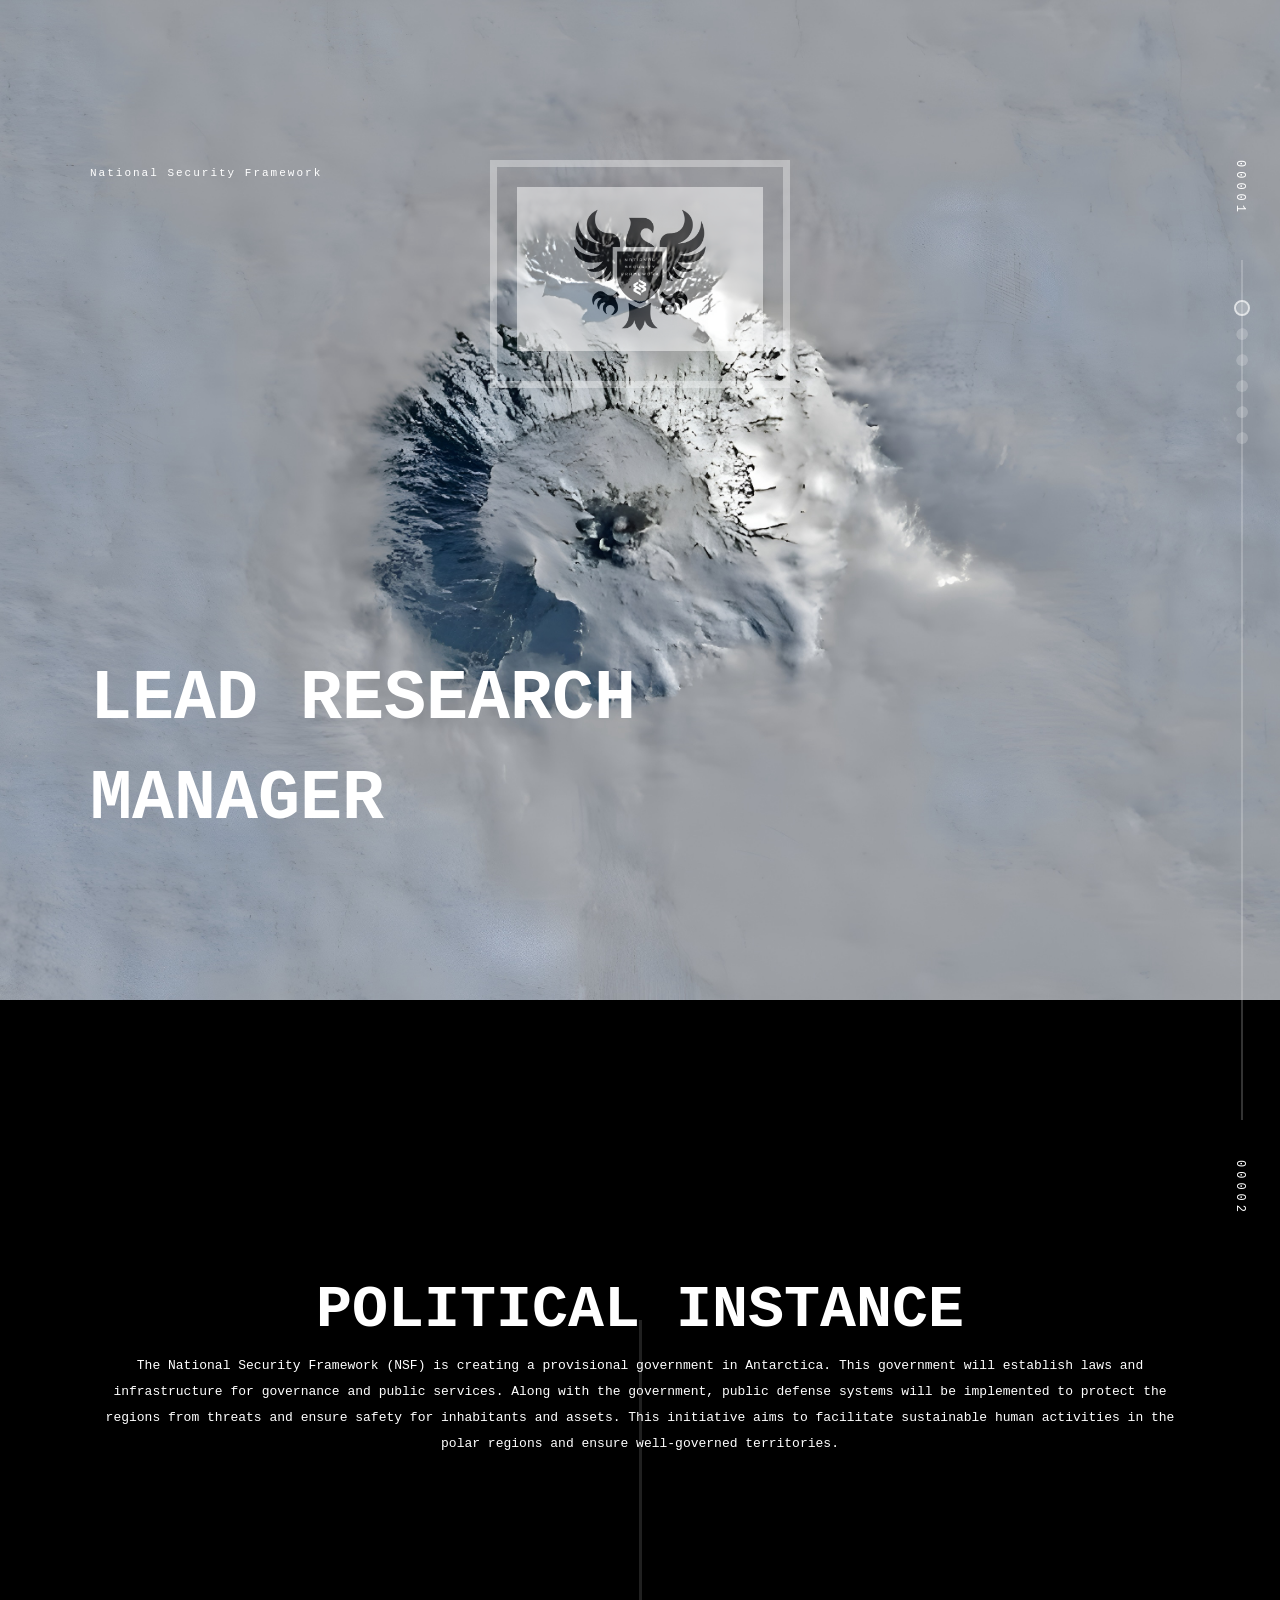
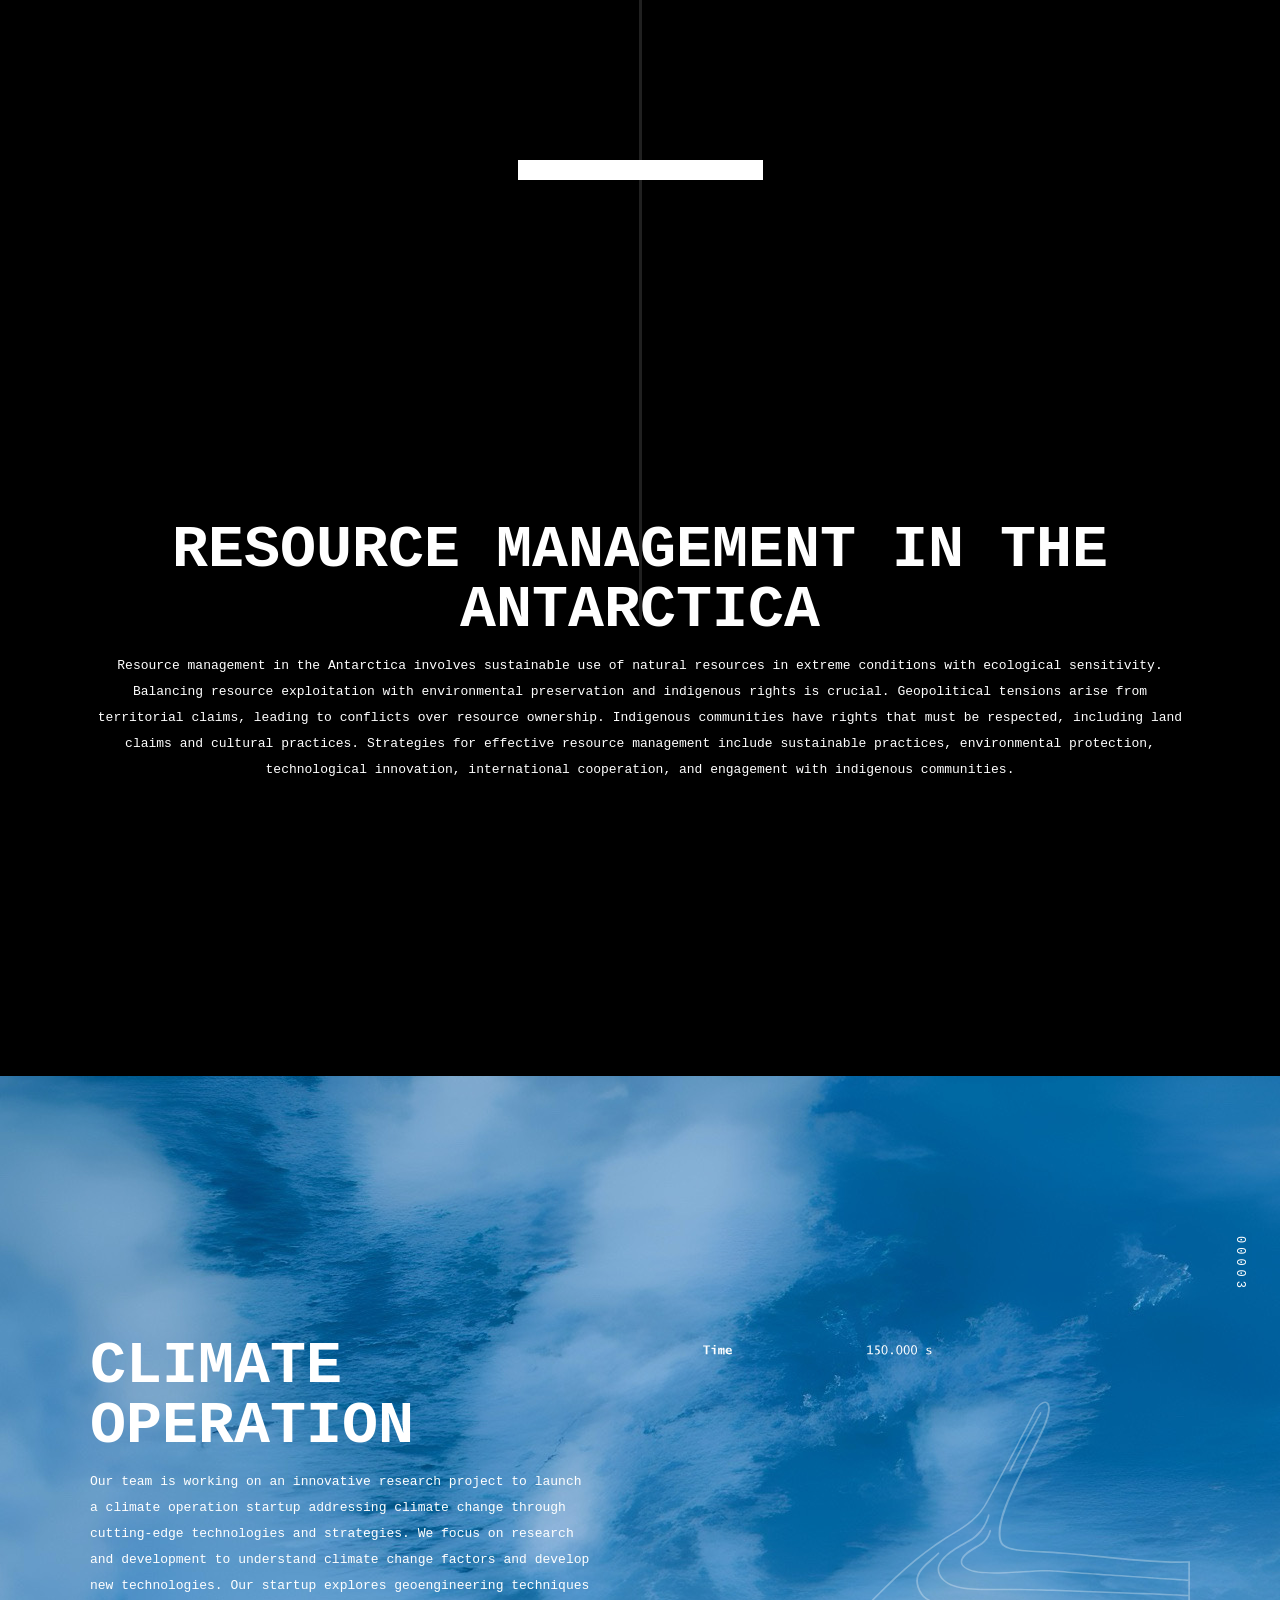
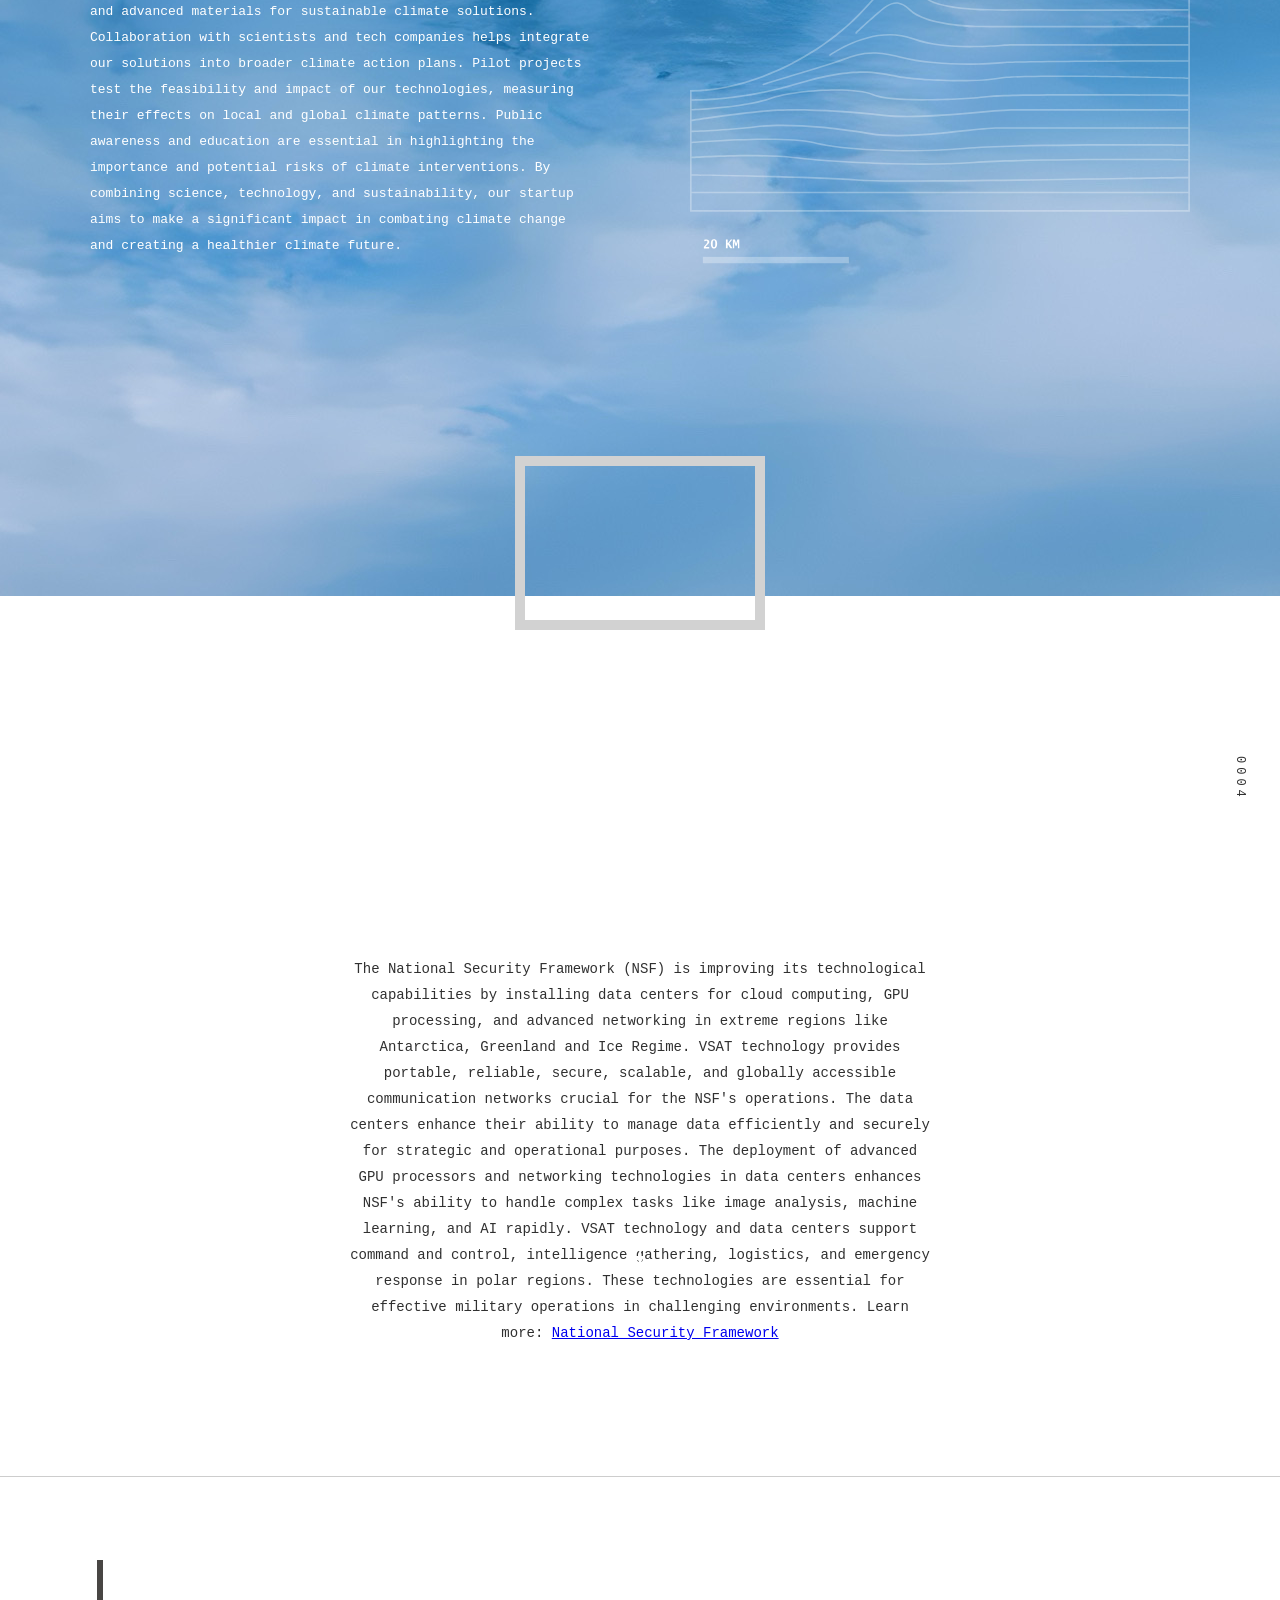
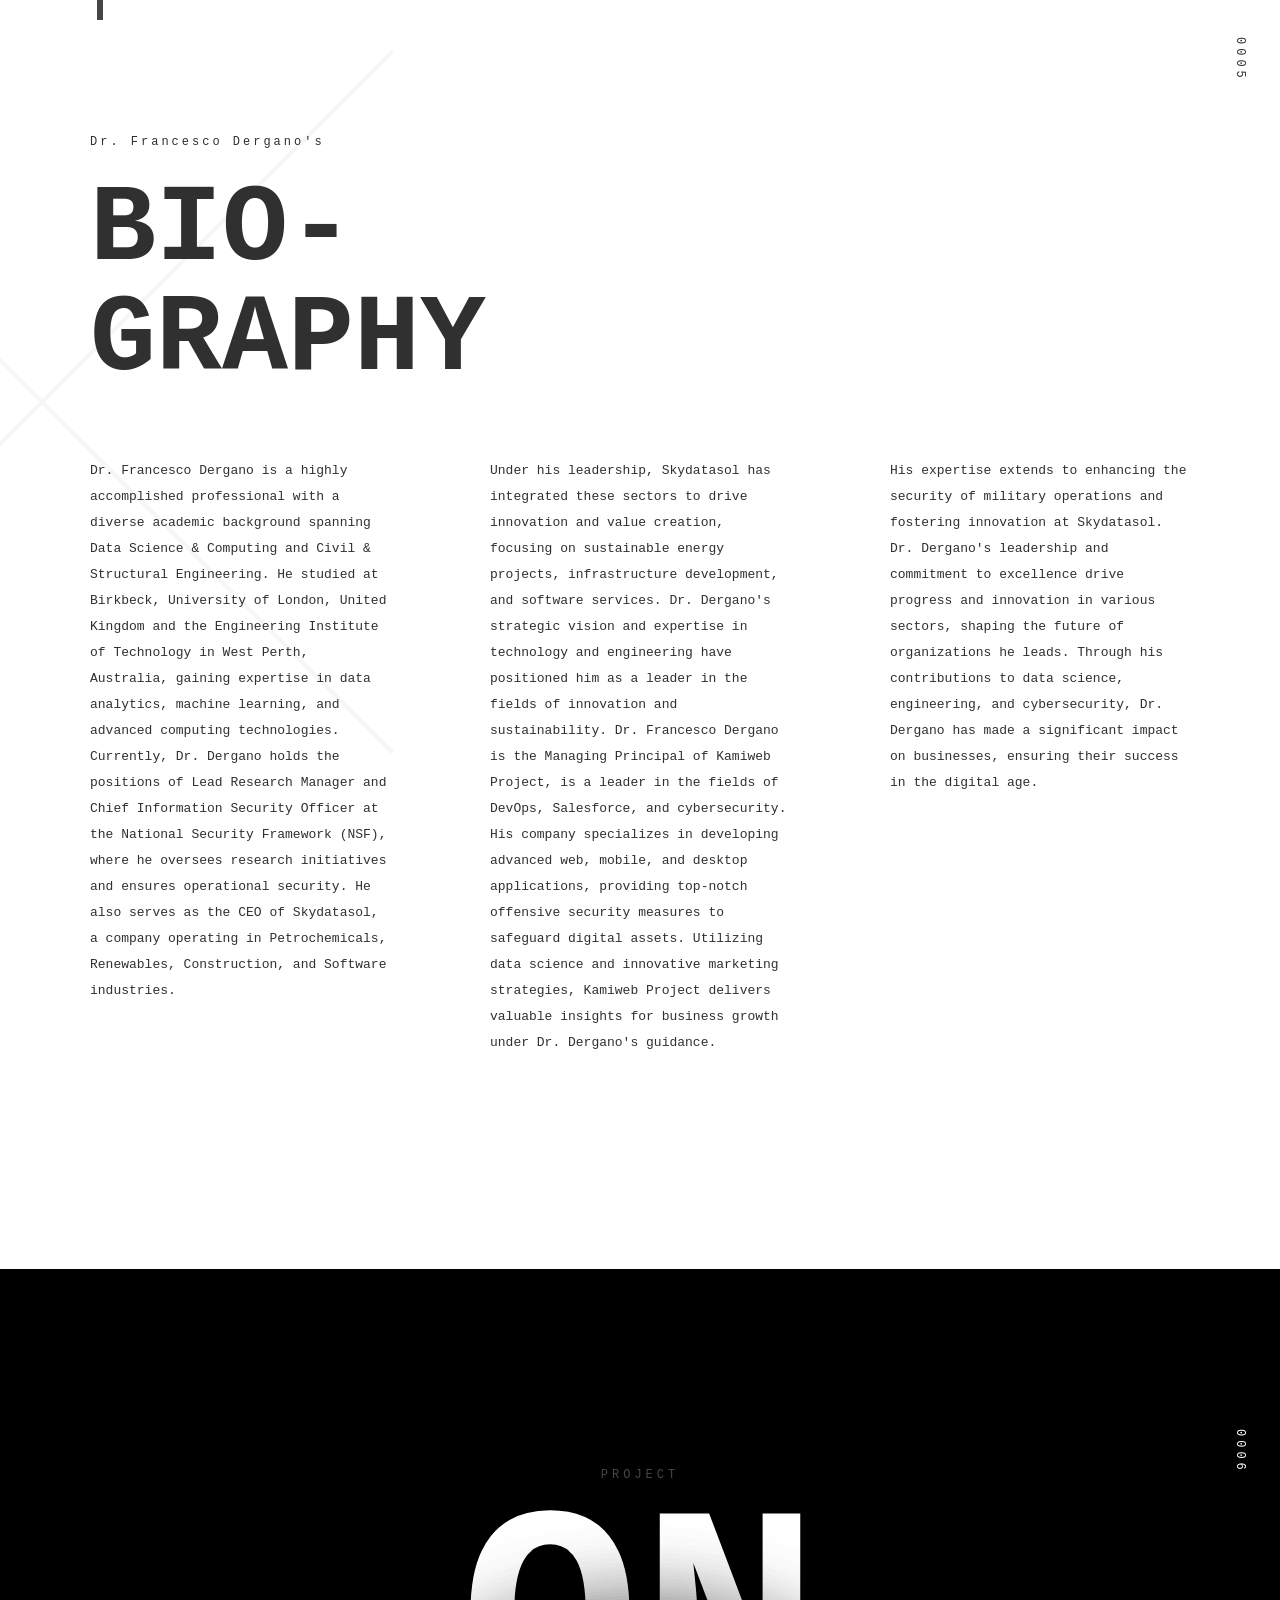
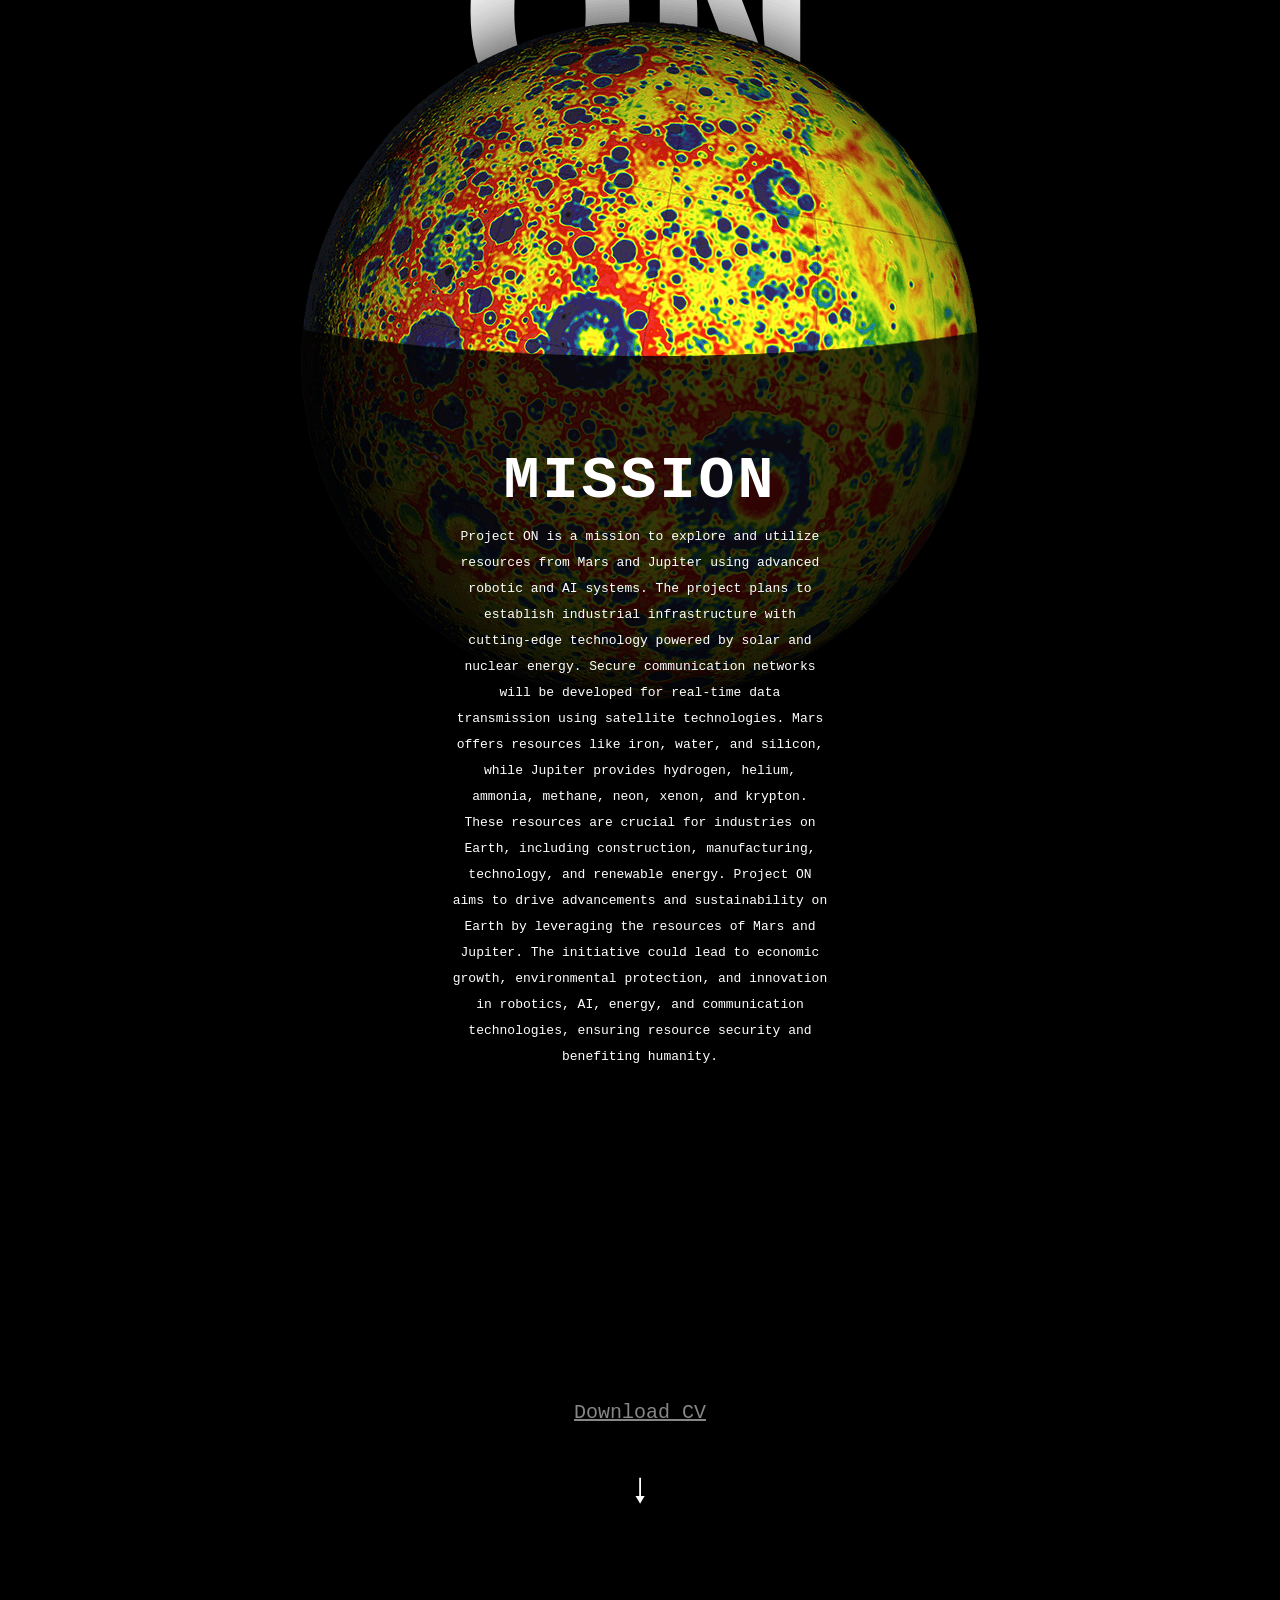
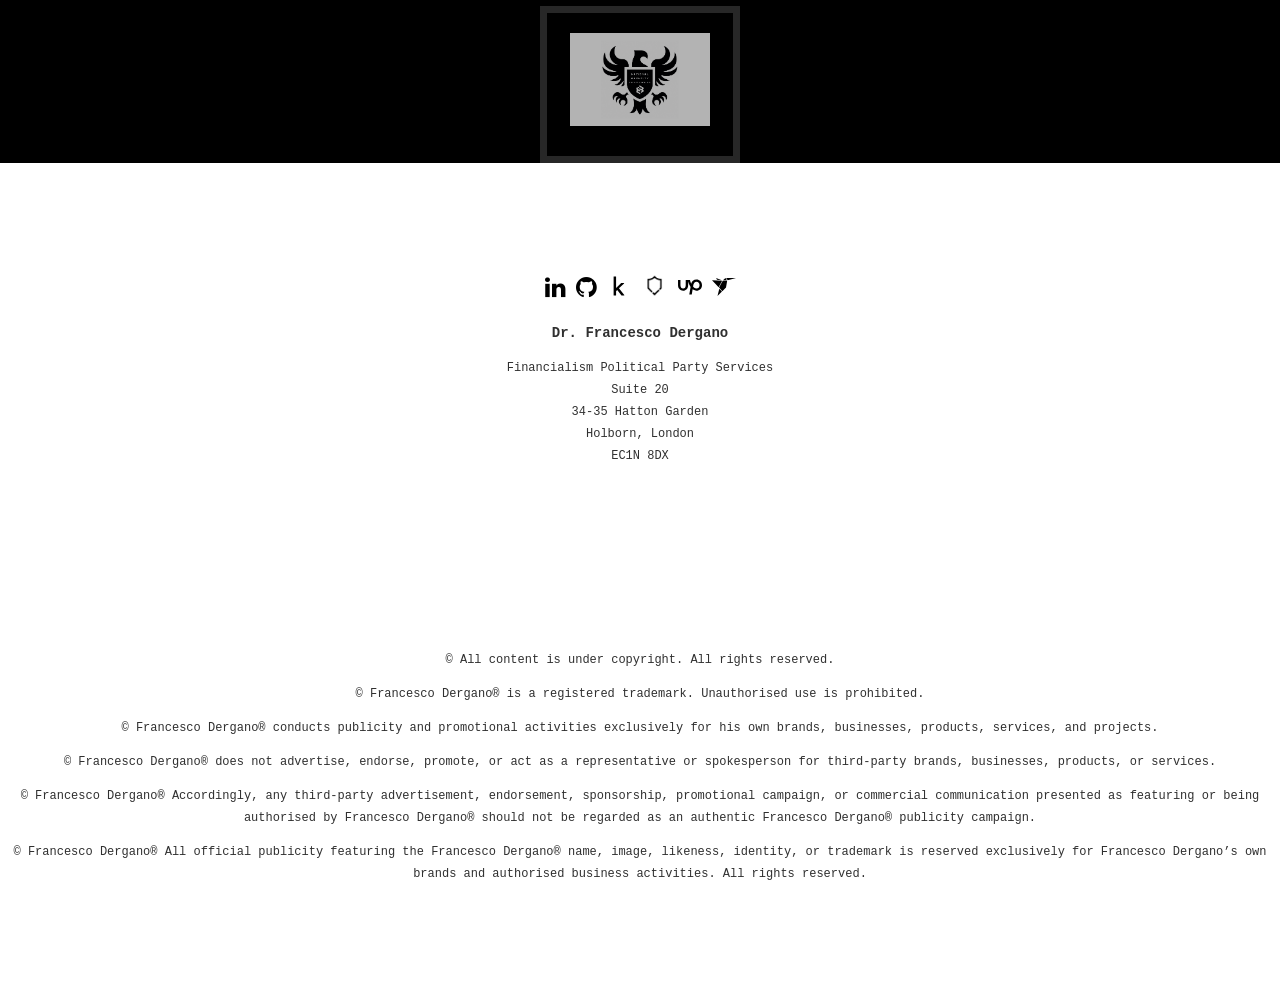
==== index.html @ 64965f9b "Update index.html" ====
<!DOCTYPE html>
<html>

<meta http-equiv="content-type" content="text/html;charset=UTF-8" />

<head>

	<meta charset="utf-8">
	<title>Dr. Francesco Dergano</title>

	<!-- Set Keywords & Description -->
	<meta name="keywords" content="" />
	<meta name="description" content="" />

	<link rel="shortcut icon" type="image/x-icon" href="assets/img/logo.jpg" />

	<!-- Set Viewport Options -->
	<meta name="viewport" content="width=device-width, initial-scale=1.0, maximum-scale=1.0, user-scalable=0;" />
	<meta name="apple-mobile-web-app-capable" content="yes" />

	<!-- Include Fonts -->
	<link
		href="http://fonts.googleapis.com/css?family=Open+Sans:400,300,300italic,400italic,600italic,600,700,700italic"
		rel="stylesheet" type="text/css">

	<!-- Include Stylesheets -->
	<link rel="stylesheet" href="assets/css/main.css" />
	<link rel="stylesheet" href="assets/css/edits.css" />

	<link rel="stylesheet" href="https://cdnjs.cloudflare.com/ajax/libs/font-awesome/4.7.0/css/font-awesome.min.css">
	<!-- Include Libraries -->
	<script src="./assets/js/jquery.min.js"></script>
	<script src="assets/js/lib/waypoints.min.js"></script>
	<script src="assets/js/lib/jquery.easing.min.js"></script>
	<script src="assets/js/lib/modernizr-2.6.2.min.js"></script>
	<script src="assets/js/lib/respond.min.js"></script>


	<!-- Google tag (gtag.js) -->
	<script async src="https://www.googletagmanager.com/gtag/js?id=G-J9BT3529DE"></script>
	<script>
		window.dataLayer = window.dataLayer || [];
		function gtag() { dataLayer.push(arguments); }
		gtag('js', new Date());

		gtag('config', 'G-J9BT3529DE');
	</script>


	<style>
		.social-icons {
			display: flex;
			justify-content: center;
			gap: 10px;
			list-style: none;
			padding: 0;
		}

		.social-icons li {
			display: inline-block;
		}

		.social-icons a {
			color: #000;
			font-size: 24px;
			text-decoration: none;
			transition: color 0.3s;
		}

		.social-icons a:hover {
			color: #0073e6;
		}

		.social-icons .custom-icon {
			width: 24px;
			height: 24px;
		}
	</style>

</head>

<body class="loading">

	<div class="loader">

		<div class="percent">00000</div>

	</div><!-- end .loading -->

	<nav class="navigation">

		<a href="javascript:Navigation.scrollTo('.hero');" class="active"><span></span></a>
		<a href="javascript:Navigation.scrollTo('.about');"><span></span></a>
		<a href="javascript:Navigation.scrollTo('.hydrocode');"><span></span></a>
		<a href="javascript:Navigation.scrollTo('.interests');"><span></span></a>
		<a href="javascript:Navigation.scrollTo('.publications');"><span></span></a>
		<a href="javascript:Navigation.scrollTo('.grail');"><span></span></a>

	</nav><!-- end .navigation -->

	<header class="hero">

		<div class="steez-line"></div>

		<div class="number">00001</div>

		<div class="container">

			<div class="title">National Security Framework</div>

			<div class="logo"><a href="/"><img src="assets/img/logo.jpg" alt="logo" /></a></div>

			<h1 style="font-size: 70px;">Lead Research </br> Manager</h1>

		</div><!-- end .container -->

	</header><!-- end header -->

	<div id="viewport">

		<div class="always-on">

			<div class="on">
				<div class="on-close"><a href="javascript:Dergano.toggleOn();">Close</a></div>
				<div class="on-hold">
					<img src="assets/img/alwayson.svg" alt="alwayson" />
				</div>
			</div><!-- end .on -->

		</div><!-- end .always-on -->

		<section class="about" id="about">

			<canvas class="about-bg-canvas" id="about-bg-canvas"></canvas>

			<div class="number">00002</div>

			<div class="container">

				<h2 style="z-index: 99999999 !important; position: inherit; text-align: center;">Political Instance</h2>
				<p style="z-index: 99999999 !important; position: inherit; text-align: center;">The National Security
					Framework (NSF) is creating a provisional government in Antarctica. This government will establish laws and infrastructure for governance and public
					services. Along with the government, public defense systems will be implemented to protect the
					regions from threats and ensure safety for inhabitants and assets. This initiative aims to
					facilitate sustainable human activities in the polar regions and ensure well-governed territories.
				</p>

				<div class="alwayson">

					<div class="line-steez"></div>
					<div class="line-steez steez-2"></div>
					<div class="rectangle"></div>

				</div><!-- end .alwayson -->


				<h2 style="text-align: center;">
					Resource Management in the Antarctica

				</h2>
				<p style="z-index: 99999999 !important; position: inherit; text-align: center;">
					Resource management in the Antarctica involves sustainable use of natural resources in extreme
					conditions with ecological sensitivity. Balancing resource exploitation with environmental
					preservation and indigenous rights is crucial. Geopolitical tensions arise from territorial claims,
					leading to conflicts over resource ownership. Indigenous communities have rights that must be
					respected, including land claims and cultural practices. Strategies for effective resource
					management include sustainable practices, environmental protection, technological innovation,
					international cooperation, and engagement with indigenous communities.
				</p>
			</div><!-- end .container -->

		</section><!-- end .about -->

		<section class="hydrocode" id="hydrocode">

			<div class="number">00003</div>

			<div class="container">

				<div class="row">

					<div class="column-2">

						<h2>Climate operation</h2>

						<p class="para-3">
							Our team is working on an innovative research project to launch a climate operation startup
							addressing climate change through cutting-edge technologies and strategies. We focus on
							research and development to understand climate change factors and develop new technologies.
							Our startup explores geoengineering techniques and advanced materials for sustainable
							climate solutions. Collaboration with scientists and tech companies helps integrate our
							solutions into broader climate action plans. Pilot projects test the feasibility and impact
							of our technologies, measuring their effects on local and global climate patterns. Public
							awareness and education are essential in highlighting the importance and potential risks of
							climate interventions. By combining science, technology, and sustainability, our startup
							aims to make a significant impact in combating climate change and creating a healthier
							climate future.
						</p>



					</div><!-- end .column-2 -->

					<div class="column-2">

						<div class="graph">
							<img src="assets/img/hydrocode-graph.svg" alt="graph" />
							<div class="graph-line"></div>
							<div class="graph-line line-2"></div>
							<div class="graph-line line-3"></div>
							<div class="graph-line line-4"></div>
						</div><!-- end .graph -->

					</div><!-- end .column-2 -->

				</div><!-- end .row -->



			</div><!-- end .container -->

		</section><!-- end .hydrocode -->

		<section class="interests" id="interests">

			<div class="number">0004</div>

			<div class="container">

				<div class="line-steez"></div>

				<div class="profile">

					<video autoplay muted loop playsinline
						src="https://res.cloudinary.com/djvrkepv3/video/upload/f_mp4/v1780967443/p8sexdv8n1ajid01hcil.mov">
						Your browser does not support the video tag.
					</video><br />

				</div><!-- end .profile -->

				<div class="text">

					The National Security Framework (NSF) is improving its technological capabilities by installing data
					centers for cloud computing, GPU processing, and advanced networking in extreme regions like
					Antarctica, Greenland and Ice Regime. VSAT technology provides portable, reliable, secure, scalable,
					and globally accessible communication networks crucial for the NSF's operations. The data centers
					enhance their ability to manage data efficiently and securely for strategic and operational
					purposes. The deployment of advanced GPU processors and networking technologies in data centers
					enhances NSF's ability to handle complex tasks like image analysis, machine learning, and AI
					rapidly. VSAT technology and data centers support command and control, intelligence gathering,
					logistics, and emergency response in polar regions. These technologies are essential for effective
					military operations in challenging environments. Learn more: <a
						href="http://www.nationalsecurityframework.org/">National Security Framework</a>

				</div><!-- end .text -->

				<div class="scroll"><a href="javascript:Navigation.scrollTo('.publications');"><img
							src="assets/img/icon-arrow.svg" alt="arrow" class="svg-raw" /></a></div>

			</div><!-- end .container -->

		</section><!-- end .interests -->

		<section class="publications" id="publications">

			<div class="number">0005</div>

			<div class="container">

				<div class="line-x"></div>

				<div class="line-x-parallax">
					<div class="line-x line-x-2"></div>
				</div>

				<div class="line-steez"></div>

				<div class="line-steez line-steez-2"></div>

				<div class="text">

					<div class="title">
						<span>Dr. Francesco Dergano's</span>
					</div><!-- end .title -->

					<h2>Bio-<br />
						Graphy</h2>

					<div class="row">

						<div class="column-3">
							<p>Dr. Francesco Dergano is a highly accomplished professional with a diverse academic
								background spanning Data Science & Computing and Civil & Structural Engineering. He
								studied at Birkbeck, University of London, United Kingdom and the Engineering Institute
								of Technology in West Perth, Australia, gaining expertise in data analytics, machine
								learning, and advanced computing technologies. Currently, Dr. Dergano holds the
								positions of Lead Research Manager and Chief Information Security Officer at the
								National Security Framework (NSF), where he oversees research initiatives and ensures
								operational security. He also serves as the CEO of Skydatasol, a company operating in
								Petrochemicals, Renewables, Construction, and Software industries. </p>
						</div><!-- end .column-3 -->

						<div class="column-3">
							<p> Under his leadership,
								Skydatasol has integrated these sectors to drive innovation and value creation, focusing
								on sustainable energy projects, infrastructure development, and software services. Dr.
								Dergano's strategic vision and expertise in technology and engineering have positioned
								him as a leader in the fields of innovation and sustainability.
								Dr. Francesco Dergano is the Managing Principal of Kamiweb Project, is a leader in the
								fields of DevOps, Salesforce, and cybersecurity. His company specializes in developing
								advanced web, mobile, and desktop applications, providing top-notch offensive security
								measures to safeguard digital assets. Utilizing data science and innovative marketing
								strategies, Kamiweb Project delivers valuable insights for business growth under Dr.
								Dergano's guidance. </p>
						</div><!-- end .column-3 -->

						<div class="column-3">
							<p> His expertise extends to enhancing the security of military operations and fostering
								innovation at Skydatasol.
								Dr. Dergano's leadership and commitment to excellence drive progress and innovation in
								various sectors, shaping the future of organizations he leads. Through his contributions
								to data science, engineering, and cybersecurity, Dr. Dergano has made a significant
								impact on businesses, ensuring their success in the digital age.</p>
						</div><!-- end .column-3 -->

					</div><!-- end .row -->



				</div>

			</div><!-- end .container -->

		</section><!-- end .publications -->

		<section class="grail" id="grail">

			<div class="number">0006</div>

			<div class="container">

				<h2>
					<span>Project</span>
					On
				</h2>

				<div class="planet">
					<div class="world-steez-ring"><img src="assets/img/grail-steez-ring.svg" alt="steez" /></div>
					<div class="world-steez"><img src="assets/img/grail-circle.svg" alt="steez" /></div>
					<div class="world"><img src="assets/img/grail-world.png" alt="world" /></div>
				</div><!-- end .planet -->

				<div class="text">

					<h3>Mission</h3>
					<p>Project ON is a mission to explore and utilize resources from Mars and Jupiter using advanced
						robotic and AI systems. The project plans to establish industrial infrastructure with
						cutting-edge technology powered by solar and nuclear energy. Secure communication networks will
						be developed for real-time data transmission using satellite technologies. Mars offers resources
						like iron, water, and silicon, while Jupiter provides hydrogen, helium, ammonia, methane, neon,
						xenon, and krypton. These resources are crucial for industries on Earth, including construction,
						manufacturing, technology, and renewable energy. Project ON aims to drive advancements and
						sustainability on Earth by leveraging the resources of Mars and Jupiter. The initiative could
						lead to economic growth, environmental protection, and innovation in robotics, AI, energy, and
						communication technologies, ensuring resource security and benefiting humanity.</p>

					<div class="vert-line"></div>

				</div><!-- end .text -->

				<div class="cv">

					<!-- <a href="">Latest News</a> <span>|</span>  --><a
						href="./assets/img/Curriculum_Vitae_Francesco_Dergano.pdf" target="_blank">Download CV</a>

				</div><!-- end .cv -->

				<div class="scroll"><a href="javascript:Navigation.scrollTo('.footer');"><img
							src="assets/img/icon-arrow.svg" alt="arrow" class="svg-raw" /></a></div>

				<div class="logo"><a href="/"><img src="assets/img/logo.jpg" alt="logo" /></a></div>

			</div><!-- end .container -->

		</section><!-- end .grail -->

	</div><!-- end #viewport -->

	<footer class="footer">

		<div class="social-icons-main">
			<ul class="social-icons">
				<li><a href="https://www.linkedin.com/in/raccomandino/" target="_blank"><i
							class="fa fa-linkedin"></i></a></li>
				<li><a href="https://github.com/raccomandino" target="_blank"><i class="fa fa-github"></i></a></li>
				<li><a href="https://www.kaggle.com/francescoderganodr" target="_blank"><img
							src="./assets/img/kaggle.svg" alt="Kaggle" class="custom-icon kaggle"></a>
				</li>
				<li><a href="https://www.get-licensed.co.uk/guardpass/francesco-dergano-a60qvubi" target="_blank"><img
							src="./assets/img/guard-pass.png" alt="Guard Pass" class="custom-icon guard-pass"></a>
				</li>
				<li><a href="https://www.upwork.com/freelancers/~01e4e1fadd4714d1fc" target="_blank"><img
							src="./assets/img/upwork-brands-solid.svg" alt="Upwork" class="custom-icon"></a></li>
				<li><a href="https://www.freelancer.com/get/raccomandino" target="_blank"><img
							src="./assets/img/7i9bl65q0tylzdmlchg (1).svg" alt="Freelancer" class="custom-icon"></a>
				</li>
			</ul>
		</div>
		<div class="container">

			<p><b>Dr. Francesco Dergano</b></p>

			<p>
				Financialism Political Party Services
				<br />
				Suite 20
				<br />
				34-35 Hatton Garden
				<br />
				Holborn, London
				<br />
				EC1N 8DX
			</p>

			<div class="vid-hold">
				<video autoplay loop muted playsinline
					src="https://res.cloudinary.com/djvrkepv3/video/upload/f_mp4/v1780967590/sp1g2nskfpmmbtbgrdtg.mov"></video>
			</div>

		</div>

		<p>© All content is under copyright. All rights reserved.</p>
		<p>© Francesco Dergano® is a registered trademark. Unauthorised use is prohibited.</p>
		<p>© Francesco Dergano® conducts publicity and promotional activities exclusively for his own brands, businesses, products, services, and projects.</p>
		<p>© Francesco Dergano® does not advertise, endorse, promote, or act as a representative or spokesperson for third-party brands, businesses, products, or services.</p>
		<p>© Francesco Dergano® Accordingly, any third-party advertisement, endorsement, sponsorship, promotional campaign, or commercial communication presented as featuring or being authorised by Francesco Dergano® should not be regarded as an authentic Francesco Dergano® publicity campaign.</p>
		<p>© Francesco Dergano® All official publicity featuring the Francesco Dergano® name, image, likeness, identity, or trademark is reserved exclusively for Francesco Dergano’s own brands and authorised business activities. All rights reserved.</p>

	</footer><!-- end footer -->

	<!-- Include Scripts -->
	<script src="assets/js/Dergano.Loader.js"></script>
	<script src="assets/js/Dergano.Parallax.js"></script>
	<script src="assets/js/Dergano.Navigation.js"></script>
	<script src="assets/js/Dergano.js"></script>
	<script src="assets/js/about-background.js"></script>

</body>

</html>
---- assets/css/main.css ----
body {
    font-family: "Lucida Sans Typewriter", "Lucida Console", Monaco, "Bitstream Vera Sans Mono", monospace;
    font-weight: 300;
    font-size: 13px;
    color: #303030;
    line-height: 26px
}

@media (max-width: 767px) {
    body {
        font-size: 12px;
        line-height: 24px
    }
}

h1,
h2,
h3,
h4 {
    margin: 0px;
    padding: 0px;
    font-weight: bold;
    text-transform: uppercase
}

@media (max-width: 767px) {

    h1,
    h2,
    h3,
    h4 {
        font-family: 'Open Sans', sans-serif
    }
}

h1 {
    font-size: 110px;
    line-height: 100px
}

@media (max-width: 767px) {
    h1 {
        font-size: 60px;
        line-height: 60px
    }
}

h2 {
    font-size: 60px;
    line-height: 60px
}

@media (max-width: 767px) {
    h2 {
        font-size: 35px;
        line-height: 35px
    }
}

h3 {
    font-size: 22px;
    font-weight: bold;
    color: #484644;
    letter-spacing: 3px;
    text-align: center
}

h3 span {
    display: block;
    font-weight: normal;
    font-size: 13px;
    color: #ffffff;
    letter-spacing: 6px
}

a img {
    border: none
}

html {
    height: 100%
}

body {
    padding: 0px;
    margin: 0px;
    background: #ffffff;
    height: 100%
}

#viewport {
    overflow: hidden;
    width: 100%
}

.container {
    margin: auto;
    width: 1100px;
    position: relative
}

@media (max-width: 1150px) {
    .container {
        width: 900px
    }
}

@media (max-width: 960px) {
    .container {
        width: 700px
    }
}

@media (max-width: 767px) {
    .container {
        width: auto;
        margin: 0px 30px
    }
}

.fade-zoom {
    -webkit-transition: 1.5s all cubic-bezier(0.23, 1, 0.32, 1);
    -moz-transition: 1.5s all cubic-bezier(0.23, 1, 0.32, 1);
    -ms-transition: 1.5s all cubic-bezier(0.23, 1, 0.32, 1);
    -o-transition: 1.5s all cubic-bezier(0.23, 1, 0.32, 1);
    transition: 1.5s all cubic-bezier(0.23, 1, 0.32, 1);
    -webkit-transform: scale(0.5);
    -moz-transform: scale(0.5);
    -ms-transform: scale(0.5);
    transform: scale(0.5);
    opacity: 0
}

img {
    max-width: 100%
}

.borderbox,
.always-on .on,
.navigation a,
.about .rectangle,
.interests .profile {
    box-sizing: border-box;
    -webkit-box-sizing: border-box;
    -moz-box-sizing: border-box
}

.clear {
    clear: both
}

.number {
    -webkit-transform: rotate(90deg);
    -moz-transform: rotate(90deg);
    -ms-transform: rotate(90deg);
    transform: rotate(90deg);
    position: absolute;
    right: 30px;
    top: 160px;
    letter-spacing: 4px;
    font-size: 12px;
    height: 20px;
    width: 20px;
    line-height: 20px
}

@media (max-width: 767px) {
    .number {
        top: 40px;
        right: 15px
    }
}

.number-dark {
    color: #000000
}

.row:after {
    content: "";
    display: table;
    clear: both
}

.row .column-2 {
    width: 500px;
    float: right;
    position: relative
}

@media (max-width: 1150px) {
    .row .column-2 {
        width: 400px
    }
}

@media (max-width: 960px) {
    .row .column-2 {
        width: 100%;
        float: none
    }
}

.row .column-2:first-child {
    float: left
}

@media (max-width: 960px) {
    .row .column-2:first-child {
        float: none
    }
}

.row .column-3 {
    width: 300px;
    float: left;
    position: relative;
    margin-left: 100px
}

@media (max-width: 1150px) {
    .row .column-3 {
        width: 250px;
        margin-left: 60px
    }
}

@media (max-width: 960px) {
    .row .column-3 {
        width: 100%;
        float: none;
        margin-bottom: 80px;
        margin-left: 0px
    }
}

.row .column-3:first-child {
    margin-left: 0px
}

.loading {
    height: 100%;
    overflow: hidden
}

.loader {
    background: #000000;
    position: fixed;
    width: 100%;
    height: 100%;
    z-index: 300
}

.loader .percent {
    color: #ffffff;
    letter-spacing: 4px;
    font-size: 12px;
    position: fixed;
    width: 100%;
    text-align: center;
    bottom: 30px;
    left: 0px
}

.always-on {
    -webkit-transition: 1s all cubic-bezier(0.23, 1, 0.32, 1);
    -moz-transition: 1s all cubic-bezier(0.23, 1, 0.32, 1);
    -ms-transition: 1s all cubic-bezier(0.23, 1, 0.32, 1);
    -o-transition: 1s all cubic-bezier(0.23, 1, 0.32, 1);
    transition: 1s all cubic-bezier(0.23, 1, 0.32, 1);
    position: fixed;
    width: 100%;
    height: 100%;
    top: 0px;
    left: 0px;
    z-index: 400;
    background: rgba(0, 0, 0, 0.9);
    visibility: hidden;
    opacity: 0
}

.always-on .on {
    position: fixed;
    left: 0px;
    right: 0px;
    top: 0px;
    bottom: 0px;
    margin: auto;
    width: 470px;
    height: 650px;
    border: 10px solid #404040
}

@media (max-width: 1150px) {
    .always-on .on {
        width: 400px;
        height: 555px
    }
}

@media (max-width: 960px) {
    .always-on .on {
        width: 300px;
        height: 415px
    }
}

.always-on .on img {
    -webkit-transition: 1s all cubic-bezier(0.23, 1, 0.32, 1);
    -moz-transition: 1s all cubic-bezier(0.23, 1, 0.32, 1);
    -ms-transition: 1s all cubic-bezier(0.23, 1, 0.32, 1);
    -o-transition: 1s all cubic-bezier(0.23, 1, 0.32, 1);
    transition: 1s all cubic-bezier(0.23, 1, 0.32, 1);
    margin-top: -50px;
    opacity: 0
}

.always-on .on-hold {
    overflow: hidden
}

.always-on .on-close {
    position: absolute;
    right: -10px;
    top: -50px;
    text-align: right
}

.always-on .on-close a {
    text-decoration: none;
    color: #5e5e5e
}

.always-on .on-close a:hover {
    color: #ffffff
}

.always-on-active {
    visibility: visible;
    opacity: 1
}

.always-on-active .on img {
    opacity: 1;
    margin-top: 0px
}

header {
    background: #000 url(../img/bg-hero.jpg) center no-repeat;
    background-size: cover;
    height: 1000px;
    position: relative;
    color: #ffffff
}

@media (max-width: 767px) {
    header {
        height: 800px
    }
}

header .steez-line {
    -webkit-transition: 1.5s all cubic-bezier(0.23, 1, 0.32, 1);
    -moz-transition: 1.5s all cubic-bezier(0.23, 1, 0.32, 1);
    -ms-transition: 1.5s all cubic-bezier(0.23, 1, 0.32, 1);
    -o-transition: 1.5s all cubic-bezier(0.23, 1, 0.32, 1);
    transition: 1.5s all cubic-bezier(0.23, 1, 0.32, 1);
    -webkit-transition-delay: 0.5s;
    -moz-transition-delay: 0.5s;
    -ms-transition-delay: 0.5s;
    -o-transition-delay: 0.5s;
    transition-delay: 0.5s;
    background: rgba(255, 255, 255, 0.2);
    position: absolute;
    right: -37px;
    top: 260px;
    width: 2px;
    height: 860px;
    z-index: 10
}

@media (max-width: 767px) {
    header .steez-line {
        display: none
    }
}

header .title {
    -webkit-transition: 1.5s all cubic-bezier(0.23, 1, 0.32, 1);
    -moz-transition: 1.5s all cubic-bezier(0.23, 1, 0.32, 1);
    -ms-transition: 1.5s all cubic-bezier(0.23, 1, 0.32, 1);
    -o-transition: 1.5s all cubic-bezier(0.23, 1, 0.32, 1);
    transition: 1.5s all cubic-bezier(0.23, 1, 0.32, 1);
    letter-spacing: 2px;
    font-size: 11px;
    position: absolute;
    left: 0px;
    top: 50px
}

header .logo {
    -webkit-transition: 1.5s all cubic-bezier(0.23, 1, 0.32, 1);
    -moz-transition: 1.5s all cubic-bezier(0.23, 1, 0.32, 1);
    -ms-transition: 1.5s all cubic-bezier(0.23, 1, 0.32, 1);
    -o-transition: 1.5s all cubic-bezier(0.23, 1, 0.32, 1);
    transition: 1.5s all cubic-bezier(0.23, 1, 0.32, 1);
    -webkit-transform: scale(1.2);
    -moz-transform: scale(1.2);
    -ms-transform: scale(1.2);
    transform: scale(1.2);
    width: 300px;
    position: fixed;
    left: 0px;
    right: 0px;
    margin: auto;
    top: 160px;
    z-index: 300
}

@media (max-width: 767px) {
    header .logo {
        -webkit-transform: scale(1);
        -moz-transform: scale(1);
        -ms-transform: scale(1);
        transform: scale(1);
        top: 100px
    }
}

header .logo img {
    width: 300px;
}

header .logo a {
    -webkit-transition: all 0.3s;
    -moz-transition: all 0.3s;
    -ms-transition: all 0.3s;
    -o-transition: all 0.3s;
    transition: all 0.3s;
    display: block;
    padding: 20px;
    opacity: 1;
    border: 7px solid rgba(255, 255, 255, 0.7)
}

header .logo a:hover {
    opacity: 1;
    border: 7px solid #fff
}

header h1 {
    -webkit-transition: 1.5s all cubic-bezier(0.23, 1, 0.32, 1);
    -moz-transition: 1.5s all cubic-bezier(0.23, 1, 0.32, 1);
    -ms-transition: 1.5s all cubic-bezier(0.23, 1, 0.32, 1);
    -o-transition: 1.5s all cubic-bezier(0.23, 1, 0.32, 1);
    transition: 1.5s all cubic-bezier(0.23, 1, 0.32, 1);
    -webkit-transition-delay: 0.5s;
    -moz-transition-delay: 0.5s;
    -ms-transition-delay: 0.5s;
    -o-transition-delay: 0.5s;
    transition-delay: 0.5s;
    position: absolute;
    top: 750px;
    left: 0px;
    z-index: 10;
    opacity: 0
}

header .container {
    height: 100%
}

.loaded header .title {
    top: 160px
}

@media (max-width: 767px) {
    .loaded header .title {
        top: 40px
    }
}

.loaded header .logo {
    -webkit-transform: scale(1);
    -moz-transform: scale(1);
    -ms-transform: scale(1);
    transform: scale(1);
    position: absolute
}

.loaded header .logo a {
    opacity: 0.5
}

.loaded header .logo a:hover {
    opacity: 1;
    border: 7px solid #fff
}

.loaded header h1 {
    opacity: 1;
    top: 650px
}

@media (max-width: 767px) {
    .loaded header h1 {
        top: 430px
    }
}

.loaded header .steez-line {
    right: 37px
}

.navigation {
    -webkit-transition: 1s all cubic-bezier(0.23, 1, 0.32, 1);
    -moz-transition: 1s all cubic-bezier(0.23, 1, 0.32, 1);
    -ms-transition: 1s all cubic-bezier(0.23, 1, 0.32, 1);
    -o-transition: 1s all cubic-bezier(0.23, 1, 0.32, 1);
    transition: 1s all cubic-bezier(0.23, 1, 0.32, 1);
    -webkit-transition-delay: 1s;
    -moz-transition-delay: 1s;
    -ms-transition-delay: 1s;
    -o-transition-delay: 1s;
    transition-delay: 1s;
    position: fixed;
    top: 300px;
    right: -30px;
    width: 16px;
    z-index: 100
}

@media (max-width: 767px) {
    .navigation {
        top: 150px
    }
}

.navigation a {
    -webkit-transition: all 0.3s;
    -moz-transition: all 0.3s;
    -ms-transition: all 0.3s;
    -o-transition: all 0.3s;
    transition: all 0.3s;
    -webkit-border-radius: 100%;
    -moz-border-radius: 100%;
    -ms-border-radius: 100%;
    border-radius: 100%;
    border: 2px solid rgba(255, 255, 255, 0);
    display: block;
    margin-bottom: 10px;
    width: 16px;
    height: 16px;
    overflow: hidden
}

.navigation a span {
    -webkit-border-radius: 100%;
    -moz-border-radius: 100%;
    -ms-border-radius: 100%;
    border-radius: 100%;
    background: rgba(255, 255, 255, 0.2);
    display: block;
    width: 14px;
    height: 14px;
    vertical-align: top
}

.navigation a.active,
.navigation a:hover {
    border: 2px solid rgba(255, 255, 255, 0.7)
}

.navigation-dark a {
    border: 2px solid transparent
}

.navigation-dark a span {
    background: rgba(0, 0, 0, 0.2)
}

.navigation-dark a.active,
.navigation-dark a:hover {
    border: 2px solid rgba(0, 0, 0, 0.4)
}

.loaded .navigation {
    right: 30px
}

@media (max-width: 767px) {
    .loaded .navigation {
        right: 15px
    }
}

footer {
    padding: 100px 0px;
    text-align: center;
    font-size: 12px;
    line-height: 22px
}

@media (max-width: 767px) {
    footer {
        padding: 80px 0px
    }
}

footer b {
    font-size: 14px;
    font-weight: bold
}

footer a {
    text-decoration: underline;
    color: #303030
}

footer a:hover {
    color: #808080
}

.about {
    background: #000000;
    padding: 280px 0px;
    position: relative;
    color: #ffffff
}

@media (max-width: 767px) {
    .about {
        padding: 100px 0px
    }
}

.about .asteroid {
    width: 300px;
    position: absolute;
    left: -150px;
    top: 0px
}

@media (max-width: 767px) {
    .about .asteroid {
        display: none
    }
}

.about .asteroid-2 {
    width: 120px;
    left: 800px;
    top: 100px;
    z-index: 0
}

@media (max-width: 767px) {
    .about .asteroid-2 {
        display: none
    }
}

.about .asteroid-3 {
    width: 840px;
    left: auto;
    right: -800px;
    top: 600px;
    z-index: 0
}

@media (max-width: 960px) {
    .about .asteroid-3 {
        display: none
    }
}

.about .asteroid-main {
    width: 100%;
    z-index: 50;
    top: -20px;
    position: absolute;
    text-align: center
}

@media (max-width: 960px) {
    .about .asteroid-main {
        top: 40px
    }
}

@media (max-width: 767px) {
    .about .asteroid-main {
        display: none
    }
}

.about .alwayson {
    height: 600px;
    position: relative;
    margin-bottom: 50px
}

@media (max-width: 767px) {
    .about .alwayson {
        display: none
    }
}

.about .rectangle {
    -webkit-transition: 1.3s all cubic-bezier(0.23, 1, 0.32, 1);
    -moz-transition: 1.3s all cubic-bezier(0.23, 1, 0.32, 1);
    -ms-transition: 1.3s all cubic-bezier(0.23, 1, 0.32, 1);
    -o-transition: 1.3s all cubic-bezier(0.23, 1, 0.32, 1);
    transition: 1.3s all cubic-bezier(0.23, 1, 0.32, 1);
    position: absolute;
    left: 0px;
    right: 0px;
    top: 0px;
    bottom: 0px;
    margin: auto;
    border: 10px solid #ffffff;
    height: 0px;
    width: 245px
}

.about .line-steez {
    -webkit-transition: 1.3s all cubic-bezier(0.23, 1, 0.32, 1);
    -moz-transition: 1.3s all cubic-bezier(0.23, 1, 0.32, 1);
    -ms-transition: 1.3s all cubic-bezier(0.23, 1, 0.32, 1);
    -o-transition: 1.3s all cubic-bezier(0.23, 1, 0.32, 1);
    transition: 1.3s all cubic-bezier(0.23, 1, 0.32, 1);
    height: 900px;
    width: 3px;
    background: #202020;
    position: absolute;
    left: 0px;
    right: 0px;
    top: -150px;
    margin: auto
}

.about .text {
    width: 350px;
    margin: auto;
    text-align: center
}

.about .text a {
    color: #484644
}

.about .text a:hover {
    color: #ffffff
}

@media (max-width: 767px) {
    .about .text {
        width: 100%
    }
}

.about .scroll {
    padding-top: 150px;
    height: 30px;
    overflow: hidden
}

@media (max-width: 767px) {
    .about .scroll {
        padding-top: 100px
    }
}

.about .scroll svg,
.about .scroll img {
    width: 20px;
    height: 30px
}

.about .scroll path {
    -webkit-transition: all 0.3s;
    -moz-transition: all 0.3s;
    -ms-transition: all 0.3s;
    -o-transition: all 0.3s;
    transition: all 0.3s;
    fill: #303030
}

.about .scroll a:hover path {
    fill: #ffffff
}

.about h3 {
    z-index: 80;
    position: relative
}

.about-active .rectangle {
    height: 500px
}

.about-active .line-steez {
    -webkit-transform: rotate(45deg);
    -moz-transform: rotate(45deg);
    -ms-transform: rotate(45deg);
    transform: rotate(45deg)
}

.about-active .steez-2 {
    -webkit-transform: rotate(-45deg);
    -moz-transform: rotate(-45deg);
    -ms-transform: rotate(-45deg);
    transform: rotate(-45deg)
}

.hydrocode {
    background: #000 url(../img/bg-hydrocode.jpg) top no-repeat;
    background-size: none;
    padding: 260px 0px;
    position: relative;
    color: #ffffff;
    overflow: hidden
}

@media (min-width: 1800px) {
    .hydrocode {
        background-size: contain
    }
}

@media (max-width: 767px) {
    .hydrocode {
        padding: 160px 0px
    }
}

.hydrocode .impact {
    padding-top: 100px;
    line-height: 18px
}

@media (max-width: 767px) {
    .hydrocode .impact {
        padding-top: 50px;
        padding-bottom: 100px
    }
}

.hydrocode .impact a {
    -webkit-transition: 0.5s all;
    -moz-transition: 0.5s all;
    -ms-transition: 0.5s all;
    -o-transition: 0.5s all;
    transition: 0.5s all;
    color: #ffffff;
    text-decoration: none;
    font-size: 12px;
    display: block
}

.hydrocode .impact a:after {
    content: "";
    display: table;
    clear: both
}

.hydrocode .impact a:hover {
    color: #a98f75
}

.hydrocode .impact a:hover path {
    fill: #a98f75
}

.hydrocode .impact span {
    display: inline-block;
    font-weight: bold;
    text-transform: uppercase;
    letter-spacing: 3px;
    font-size: 14px;
    padding-top: 10px
}

.hydrocode .impact path {
    -webkit-transition: 0.5s all;
    -moz-transition: 0.5s all;
    -ms-transition: 0.5s all;
    -o-transition: 0.5s all;
    transition: 0.5s all
}

.hydrocode .impact svg,
.hydrocode .impact img {
    float: left;
    margin-right: 20px;
    width: 60px;
    height: 70px
}

.hydrocode .alwayson {
    position: absolute;
    left: 0px;
    bottom: -120px
}

@media (max-width: 767px) {
    .hydrocode .alwayson {
        display: none
    }
}

.hydrocode .alwayson b {
    color: #ffffff
}

.hydrocode .alwayson span {
    margin: 0px 5px;
    color: #383838
}

.hydrocode .alwayson a {
    color: #5e5e5e;
    text-decoration: none
}

.hydrocode .alwayson a:hover {
    color: #ffffff
}

.hydrocode .graph {
    height: 600px;
    position: relative
}

@media (max-width: 960px) {
    .hydrocode .graph {
        width: 50%;
        margin: auto;
        margin-top: 100px
    }
}

@media (max-width: 767px) {
    .hydrocode .graph {
        display: none
    }
}

.hydrocode .graph-line {
    -webkit-transition: 1.5s all cubic-bezier(0.23, 1, 0.32, 1);
    -moz-transition: 1.5s all cubic-bezier(0.23, 1, 0.32, 1);
    -ms-transition: 1.5s all cubic-bezier(0.23, 1, 0.32, 1);
    -o-transition: 1.5s all cubic-bezier(0.23, 1, 0.32, 1);
    transition: 1.5s all cubic-bezier(0.23, 1, 0.32, 1);
    background: rgba(255, 255, 255, 0.2);
    width: 2px;
    height: 0px;
    position: absolute;
    left: 0%;
    bottom: -260px
}

.hydrocode .line-2 {
    -webkit-transition: 1.8s all cubic-bezier(0.23, 1, 0.32, 1);
    -moz-transition: 1.8s all cubic-bezier(0.23, 1, 0.32, 1);
    -ms-transition: 1.8s all cubic-bezier(0.23, 1, 0.32, 1);
    -o-transition: 1.8s all cubic-bezier(0.23, 1, 0.32, 1);
    transition: 1.8s all cubic-bezier(0.23, 1, 0.32, 1);
    left: 33%
}

.hydrocode .line-3 {
    -webkit-transition: 2.1s all cubic-bezier(0.23, 1, 0.32, 1);
    -moz-transition: 2.1s all cubic-bezier(0.23, 1, 0.32, 1);
    -ms-transition: 2.1s all cubic-bezier(0.23, 1, 0.32, 1);
    -o-transition: 2.1s all cubic-bezier(0.23, 1, 0.32, 1);
    transition: 2.1s all cubic-bezier(0.23, 1, 0.32, 1);
    left: 66%
}

.hydrocode .line-4 {
    -webkit-transition: 2.4s all cubic-bezier(0.23, 1, 0.32, 1);
    -moz-transition: 2.4s all cubic-bezier(0.23, 1, 0.32, 1);
    -ms-transition: 2.4s all cubic-bezier(0.23, 1, 0.32, 1);
    -o-transition: 2.4s all cubic-bezier(0.23, 1, 0.32, 1);
    transition: 2.4s all cubic-bezier(0.23, 1, 0.32, 1);
    left: 100%
}

.hydrocode-active .fade-zoom {
    -webkit-transform: scale(1);
    -moz-transform: scale(1);
    -ms-transform: scale(1);
    transform: scale(1);
    opacity: 1
}

.hydrocode-active .graph-line {
    height: 860px
}

.interests {
    background: #ffffff;
    position: relative;
    padding-top: 360px;
    padding-bottom: 130px;
    border-bottom: 1px solid #cdcdcd;
    text-align: center;
    font-size: 14px
}

@media (max-width: 767px) {
    .interests {
        padding-top: 240px;
        font-size: 12px
    }
}

.interests .line-steez {
    -webkit-transition: 1.5s all cubic-bezier(0.23, 1, 0.32, 1);
    -moz-transition: 1.5s all cubic-bezier(0.23, 1, 0.32, 1);
    -ms-transition: 1.5s all cubic-bezier(0.23, 1, 0.32, 1);
    -o-transition: 1.5s all cubic-bezier(0.23, 1, 0.32, 1);
    transition: 1.5s all cubic-bezier(0.23, 1, 0.32, 1);
    position: absolute;
    left: 0px;
    top: -300px;
    width: 0px;
    height: 6px;
    background: #484644
}

.interests .profile {
    width: 250px;
    padding: 22px;
    position: absolute;
    left: 0px;
    right: 0px;
    top: -500px;
    padding-bottom: 30px;
    margin: auto;
    border: 10px solid #d2d2d2
}

@media (max-width: 767px) {
    .interests .profile {
        width: 200px;
        top: -430px
    }
}

.interests .profile img {
    margin-bottom: 20px
}

.interests .profile a {
    font-weight: bold;
    color: #303030;
    text-decoration: underline
}

.interests .profile a:hover {
    color: #707070
}

.interests .text {
    width: 580px;
    margin: auto
}

@media (max-width: 767px) {
    .interests .text {
        width: 100%
    }
}

.interests .scroll {
    position: absolute;
    width: 100%;
    left: 0px;
    top: 280px;
    height: 30px;
    overflow: hidden
}

@media (max-width: 767px) {
    .interests .scroll {
        top: auto;
        bottom: -145px
    }
}

.interests .scroll svg,
.interests .scroll img {
    width: 20px;
    height: 30px
}

.interests .scroll path {
    fill: #303030
}

.interests-active .line-steez {
    width: 60px
}

.publications {
    padding: 250px 0px;
    position: relative;
    padding-bottom: 200px
}

@media (max-width: 767px) {
    .publications {
        padding-bottom: 100px
    }
}

.publications .line-x {
    -webkit-transform: rotate(45deg);
    -moz-transform: rotate(45deg);
    -ms-transform: rotate(45deg);
    transform: rotate(45deg);
    position: absolute;
    left: 0px;
    top: -200px;
    z-index: 0;
    height: 850px;
    width: 4px;
    background: #f6f6f6
}

.publications .line-x-2 {
    -webkit-transform: rotate(-45deg);
    -moz-transform: rotate(-45deg);
    -ms-transform: rotate(-45deg);
    transform: rotate(-45deg);
    top: -100px
}

.publications .line-steez {
    -webkit-transition: 1.5s all cubic-bezier(0.23, 1, 0.32, 1);
    -moz-transition: 1.5s all cubic-bezier(0.23, 1, 0.32, 1);
    -ms-transition: 1.5s all cubic-bezier(0.23, 1, 0.32, 1);
    -o-transition: 1.5s all cubic-bezier(0.23, 1, 0.32, 1);
    transition: 1.5s all cubic-bezier(0.23, 1, 0.32, 1);
    -webkit-transform: rotate(90deg);
    -moz-transform: rotate(90deg);
    -ms-transform: rotate(90deg);
    transform: rotate(90deg);
    position: absolute;
    left: -20px;
    top: -140px;
    width: 60px;
    height: 6px;
    background: #484644
}

.publications .line-steez-2 {
    -webkit-transform: rotate(0deg);
    -moz-transform: rotate(0deg);
    -ms-transform: rotate(0deg);
    transform: rotate(0deg);
    top: -160px;
    left: auto;
    width: 0px;
    right: 0px
}

.publications .text {
    position: relative;
    z-index: 1
}

.publications .title {
    font-size: 18px;
    margin-bottom: 20px
}

.publications .title span {
    font-size: 12px;
    letter-spacing: 3px
}

.publications h2 {
    font-size: 110px;
    line-height: 110px;
    margin-bottom: 50px
}

@media (max-width: 767px) {
    .publications h2 {
        font-size: 40px;
        line-height: 40px
    }
}

.publications .highlight {
    background: #fff899;
    padding: 0px 5px;
    display: inline-block
}

.publications .contact {
    text-align: center;
    margin-top: 100px;
    height: 290px;
    overflow: hidden
}

@media (max-width: 767px) {
    .publications .contact {
        margin-top: 20px
    }
}

.publications .contact a {
    -webkit-transition: all 0.3s;
    -moz-transition: all 0.3s;
    -ms-transition: all 0.3s;
    -o-transition: all 0.3s;
    transition: all 0.3s;
    border: 10px solid #e0e0e0;
    display: inline-block
}

.publications .contact a:hover {
    border: 10px solid #000000
}

.publications .contact svg,
.publications .contact img {
    -webkit-transition: all 0.3s;
    -moz-transition: all 0.3s;
    -ms-transition: all 0.3s;
    -o-transition: all 0.3s;
    transition: all 0.3s;
    width: 120px;
    height: 248px
}

@media (max-width: 767px) {

    .publications .contact svg,
    .publications .contact img {
        width: 100px
    }
}

.publications-active .line-steez-2 {
    width: 60px
}

.grail {
    background: #000000;
    padding: 200px 0px;
    text-align: center;
    position: relative;
    color: #ffffff;
    padding-bottom: 0px;
    overflow: hidden
}

@media (max-width: 767px) {
    .grail {
        padding: 100px 0px
    }
}

.grail .planet {
    height: 270px;
    position: relative
}

@media (max-width: 767px) {
    .grail .planet {
        height: 20px
    }
}

.grail .planet .world {
    width: 880px;
    position: absolute;
    left: 0px;
    right: 0px;
    margin: auto;
    top: -260px;
    z-index: 5
}

@media (max-width: 960px) {
    .grail .planet .world {
        width: 700px;
        top: -200px
    }
}

@media (max-width: 767px) {
    .grail .planet .world {
        display: none
    }
}

.grail .planet .world-steez {
    -webkit-transition: 1.5s all cubic-bezier(0.23, 1, 0.32, 1);
    -moz-transition: 1.5s all cubic-bezier(0.23, 1, 0.32, 1);
    -ms-transition: 1.5s all cubic-bezier(0.23, 1, 0.32, 1);
    -o-transition: 1.5s all cubic-bezier(0.23, 1, 0.32, 1);
    transition: 1.5s all cubic-bezier(0.23, 1, 0.32, 1);
    -webkit-transform: rotate(12deg) scale(0.8);
    -moz-transform: rotate(12deg) scale(0.8);
    -ms-transform: rotate(12deg) scale(0.8);
    transform: rotate(12deg) scale(0.8);
    width: 800px;
    left: 0px;
    right: 0px;
    top: -225px;
    margin: auto;
    position: absolute;
    z-index: 4
}

@media (max-width: 960px) {
    .grail .planet .world-steez {
        width: 600px;
        top: -155px
    }
}

@media (max-width: 767px) {
    .grail .planet .world-steez {
        display: none
    }
}

.grail .planet .world-steez-ring {
    -webkit-transition: 1.5s all cubic-bezier(0.23, 1, 0.32, 1);
    -moz-transition: 1.5s all cubic-bezier(0.23, 1, 0.32, 1);
    -ms-transition: 1.5s all cubic-bezier(0.23, 1, 0.32, 1);
    -o-transition: 1.5s all cubic-bezier(0.23, 1, 0.32, 1);
    transition: 1.5s all cubic-bezier(0.23, 1, 0.32, 1);
    position: absolute;
    width: 1065px;
    z-index: 6;
    left: 0px;
    right: 0px;
    top: 195px;
    margin: auto;
    opacity: 0
}

@media (max-width: 1150px) {
    .grail .planet .world-steez-ring {
        left: -85px
    }
}

@media (max-width: 960px) {
    .grail .planet .world-steez-ring {
        width: 865px
    }
}

@media (max-width: 767px) {
    .grail .planet .world-steez-ring {
        display: none
    }
}

.grail .text {
    position: relative;
    z-index: 10;
    width: 380px;
    margin: auto
}

@media (max-width: 767px) {
    .grail .text {
        width: 100%
    }
}

.grail .vert-line {
    -webkit-transition: 1.5s all cubic-bezier(0.23, 1, 0.32, 1);
    -moz-transition: 1.5s all cubic-bezier(0.23, 1, 0.32, 1);
    -ms-transition: 1.5s all cubic-bezier(0.23, 1, 0.32, 1);
    -o-transition: 1.5s all cubic-bezier(0.23, 1, 0.32, 1);
    transition: 1.5s all cubic-bezier(0.23, 1, 0.32, 1);
    width: 1px;
    background: #232323;
    height: 0px;
    position: absolute;
    left: 0px;
    right: 0px;
    margin: auto;
    top: 240px
}

@media (max-width: 767px) {
    .grail .vert-line {
        display: none
    }
}

.grail .cv {
    color: #363636;
    margin-top: 290px;
    padding-top: 40px
}

@media (max-width: 767px) {
    .grail .cv {
        margin-top: 20px
    }
}

.grail .cv span {
    margin: 0px 5px
}

.grail .cv a {
    color: #868686
}

.grail .cv a:hover {
    color: #ffffff
}

.grail .scroll {
    padding-top: 50px;
    margin-bottom: 100px;
    height: 30px;
    overflow: hidden
}

@media (max-width: 767px) {
    .grail .scroll {
        margin-bottom: 70px
    }
}

.grail .scroll svg,
.grail .scroll img {
    width: 20px;
    height: 30px
}

.grail .scroll path {
    -webkit-transition: all 0.3s;
    -moz-transition: all 0.3s;
    -ms-transition: all 0.3s;
    -o-transition: all 0.3s;
    transition: all 0.3s;
    fill: #303030
}

.grail .scroll a:hover path {
    fill: #ffffff
}

.grail .logo {
    width: 200px;
    margin: auto;
}

@media (max-width: 767px) {
    .grail .logo {
        width: 100px;
        margin-bottom: 0px
    }
}

.grail .logo img {
    width: 140px
}

@media (max-width: 767px) {
    .grail .logo img {
        width: 100px
    }
}

.grail .logo a {
    -webkit-transition: all 0.3s;
    -moz-transition: all 0.3s;
    -ms-transition: all 0.3s;
    -o-transition: all 0.3s;
    transition: all 0.3s;
    display: block;
    padding: 20px;
    opacity: 0.7;
    border: 7px solid rgba(255, 255, 255, 0.22)
}

.grail .logo a:hover {
    opacity: 1;
    border: 7px solid #fff
}

.grail h2 {
    color: #ffffff;
    font-size: 300px;
    line-height: 300px
}

@media (max-width: 767px) {
    .grail h2 {
        font-size: 120px;
        line-height: 120px
    }
}

.grail h2 span {
    font-size: 12px;
    letter-spacing: 4px;
    display: block;
    line-height: 12px;
    color: #484644;
    font-weight: normal
}

.grail h3 {
    font-size: 60px;
    line-height: 60px;
    color: #ffffff
}

@media (max-width: 767px) {
    .grail h3 {
        font-size: 40px;
        line-height: 40px
    }
}

.grail-active .planet .world-steez-ring {
    top: 95px;
    opacity: 1
}

.grail-active .planet .world-steez {
    -webkit-transform: rotate(0deg) scale(1);
    -moz-transform: rotate(0deg) scale(1);
    -ms-transform: rotate(0deg) scale(1);
    transform: rotate(0deg) scale(1)
}

.grail-active .vert-line {
    height: 250px
}

video {
    width: 300px;
}

.social-icons {
    display: flex;
    justify-content: center;
    gap: 10px;
    list-style: none;
    padding: 0;
}

.social-icons li {
    display: inline-block;
}

.social-icons a {
    color: #000;
    font-size: 24px;
    text-decoration: none;
    transition: color 0.3s;
}

.social-icons a:hover {
    color: #0073e6;
}

.social-icons .custom-icon {
    width: 24px;
    height: 24px;
}

.para-3 {
	margin-bottom: 50px;
}

img.custom-icon.substack {
    width: 20px !important;
}

img.custom-icon.kaggle {
    height: 22px;
    padding: 0px !important;
    margin: 0px !important;
}

img.custom-icon.guard-pass {
    height: 27px;
    width: 27px;
    transform: translate(0px, -3px);
}

.profile video {
    width: 100%;
    max-width: 300px;
    height: auto;
    object-fit: cover;
}
---- assets/css/edits.css ----
.cv {

	font-size: 20px;
}

.about {
	overflow: hidden;
}

.about-bg-canvas {
	position: absolute;
	inset: 0;
	top: 0;
	left: 0;
	width: 100%;
	height: 100%;
	display: block;
	z-index: 0;
	pointer-events: none;
}

.about .container {
	z-index: 5;
}


@media (max-width: 767px) {
	.about .alwayson {
		display: block;
		height: 210px;
		margin-bottom: 0;
	}

	.about .alwayson .line-steez,
	.about .alwayson .rectangle {
		display: none;
	}
}
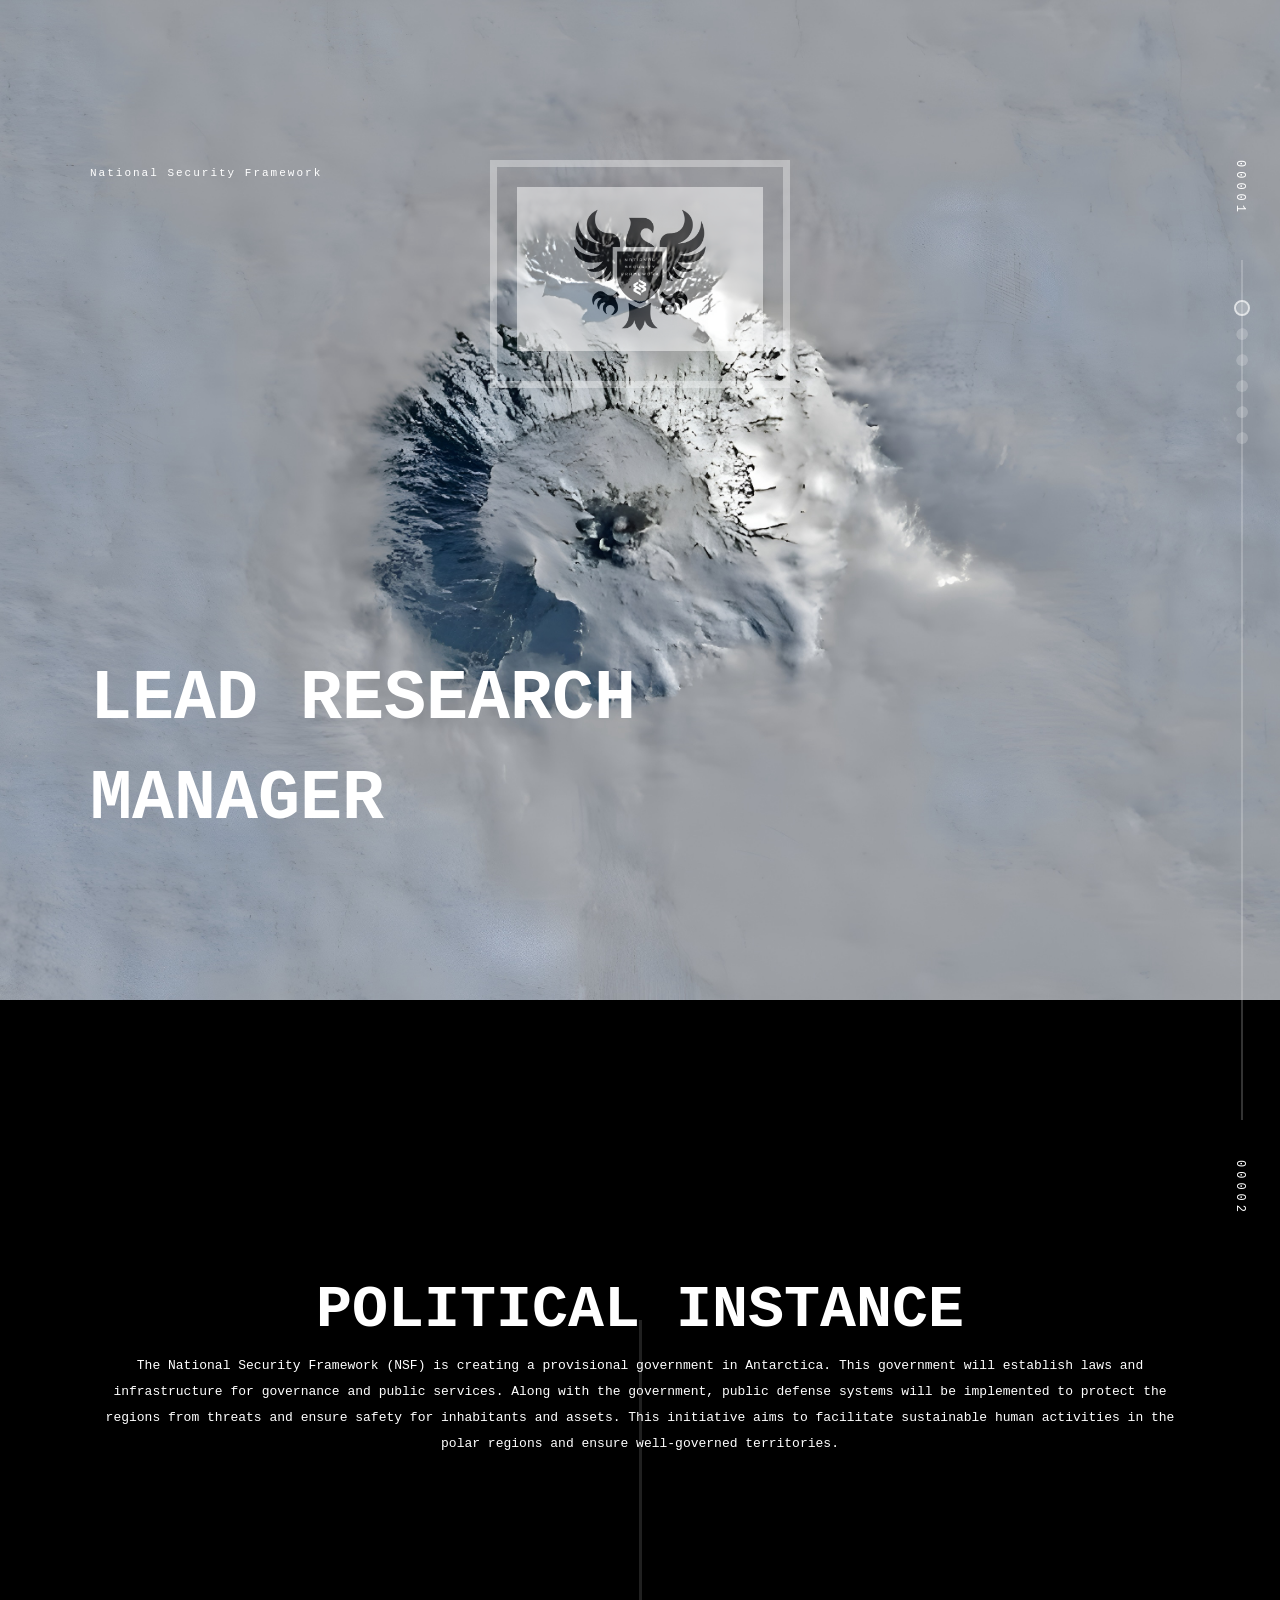
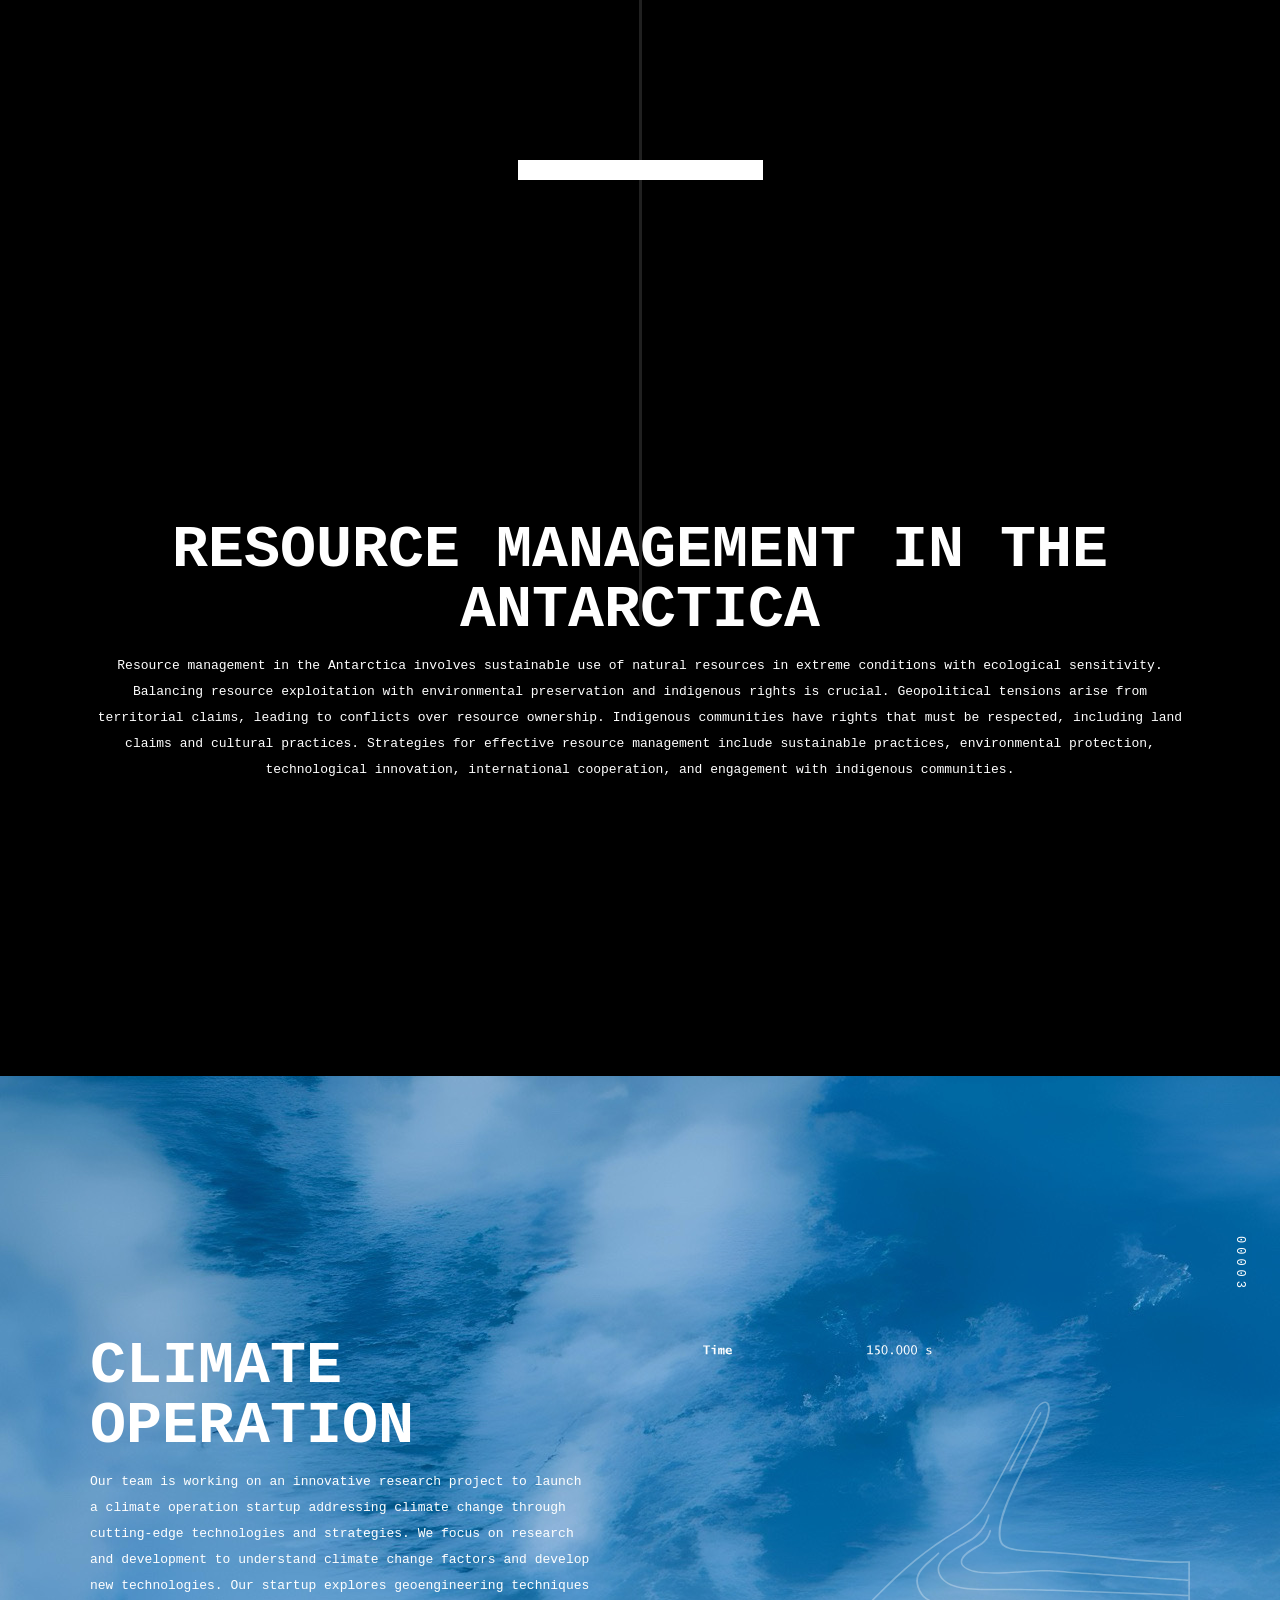
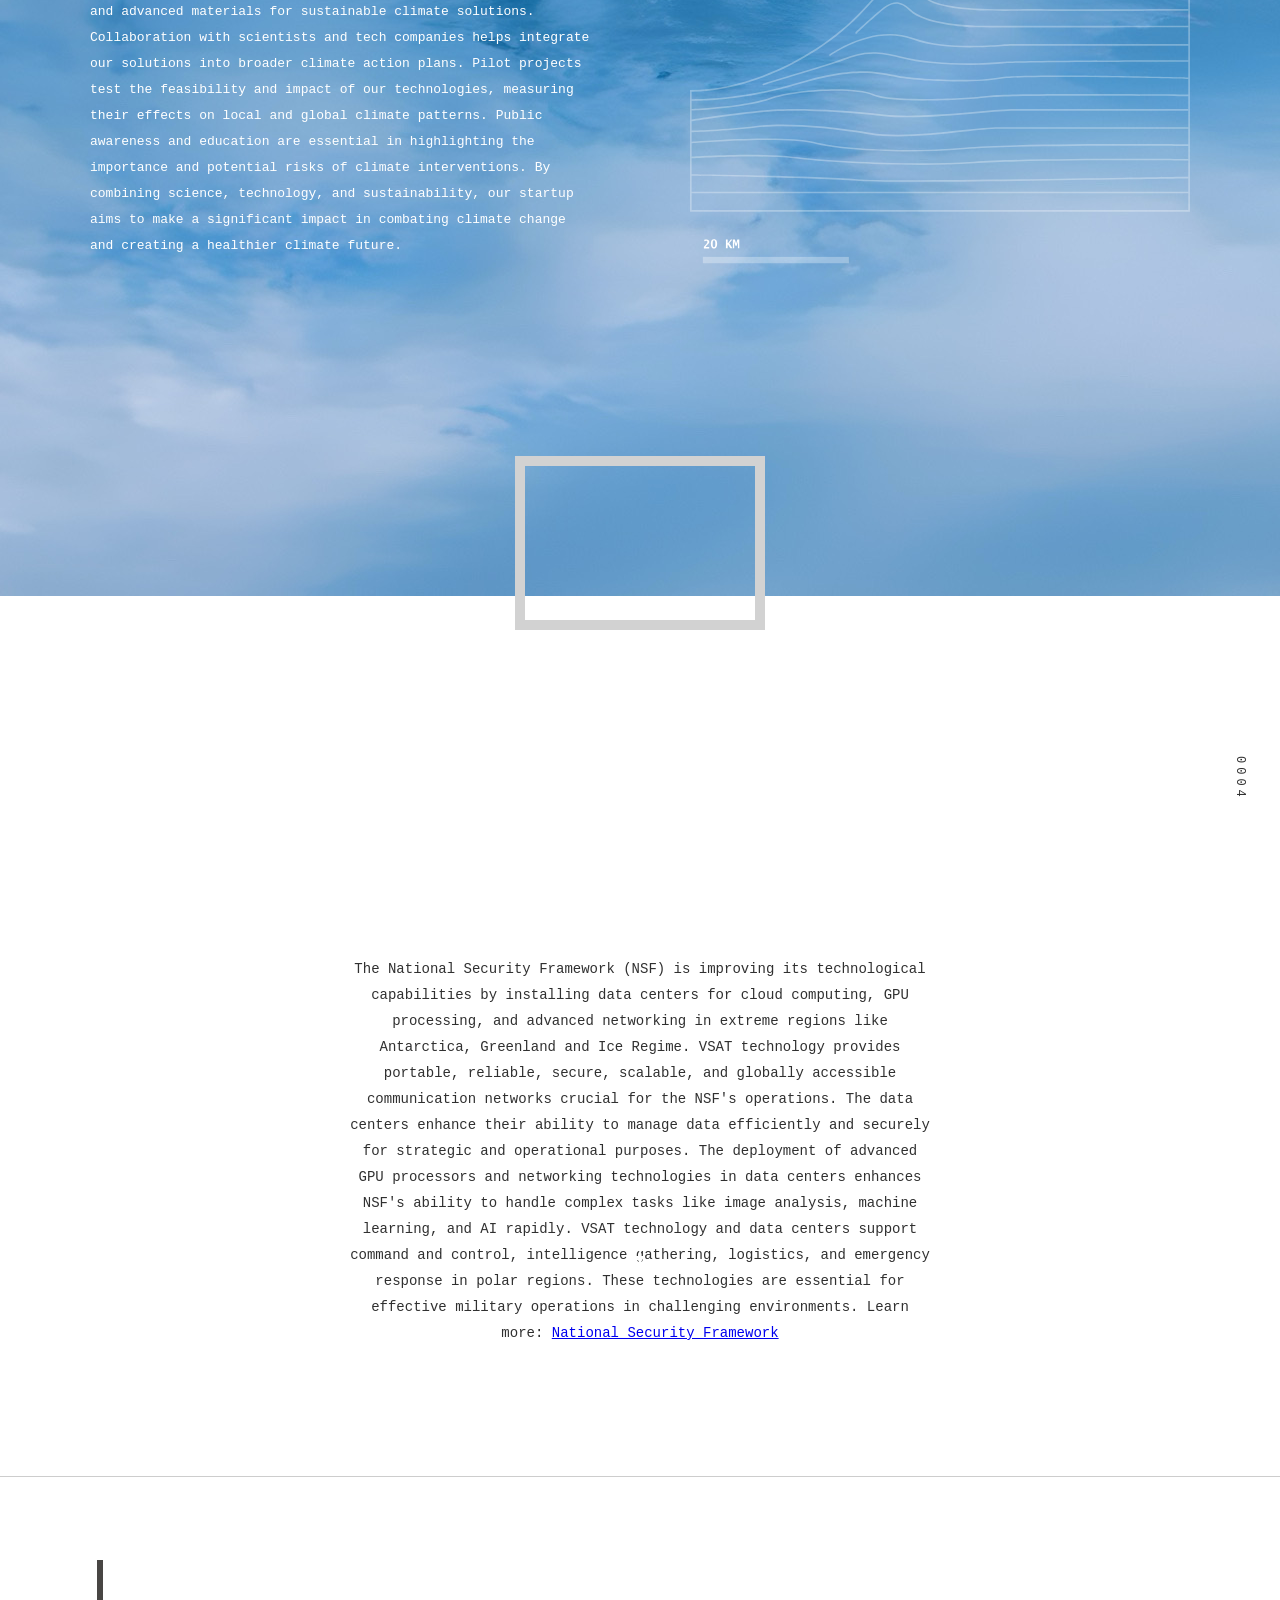
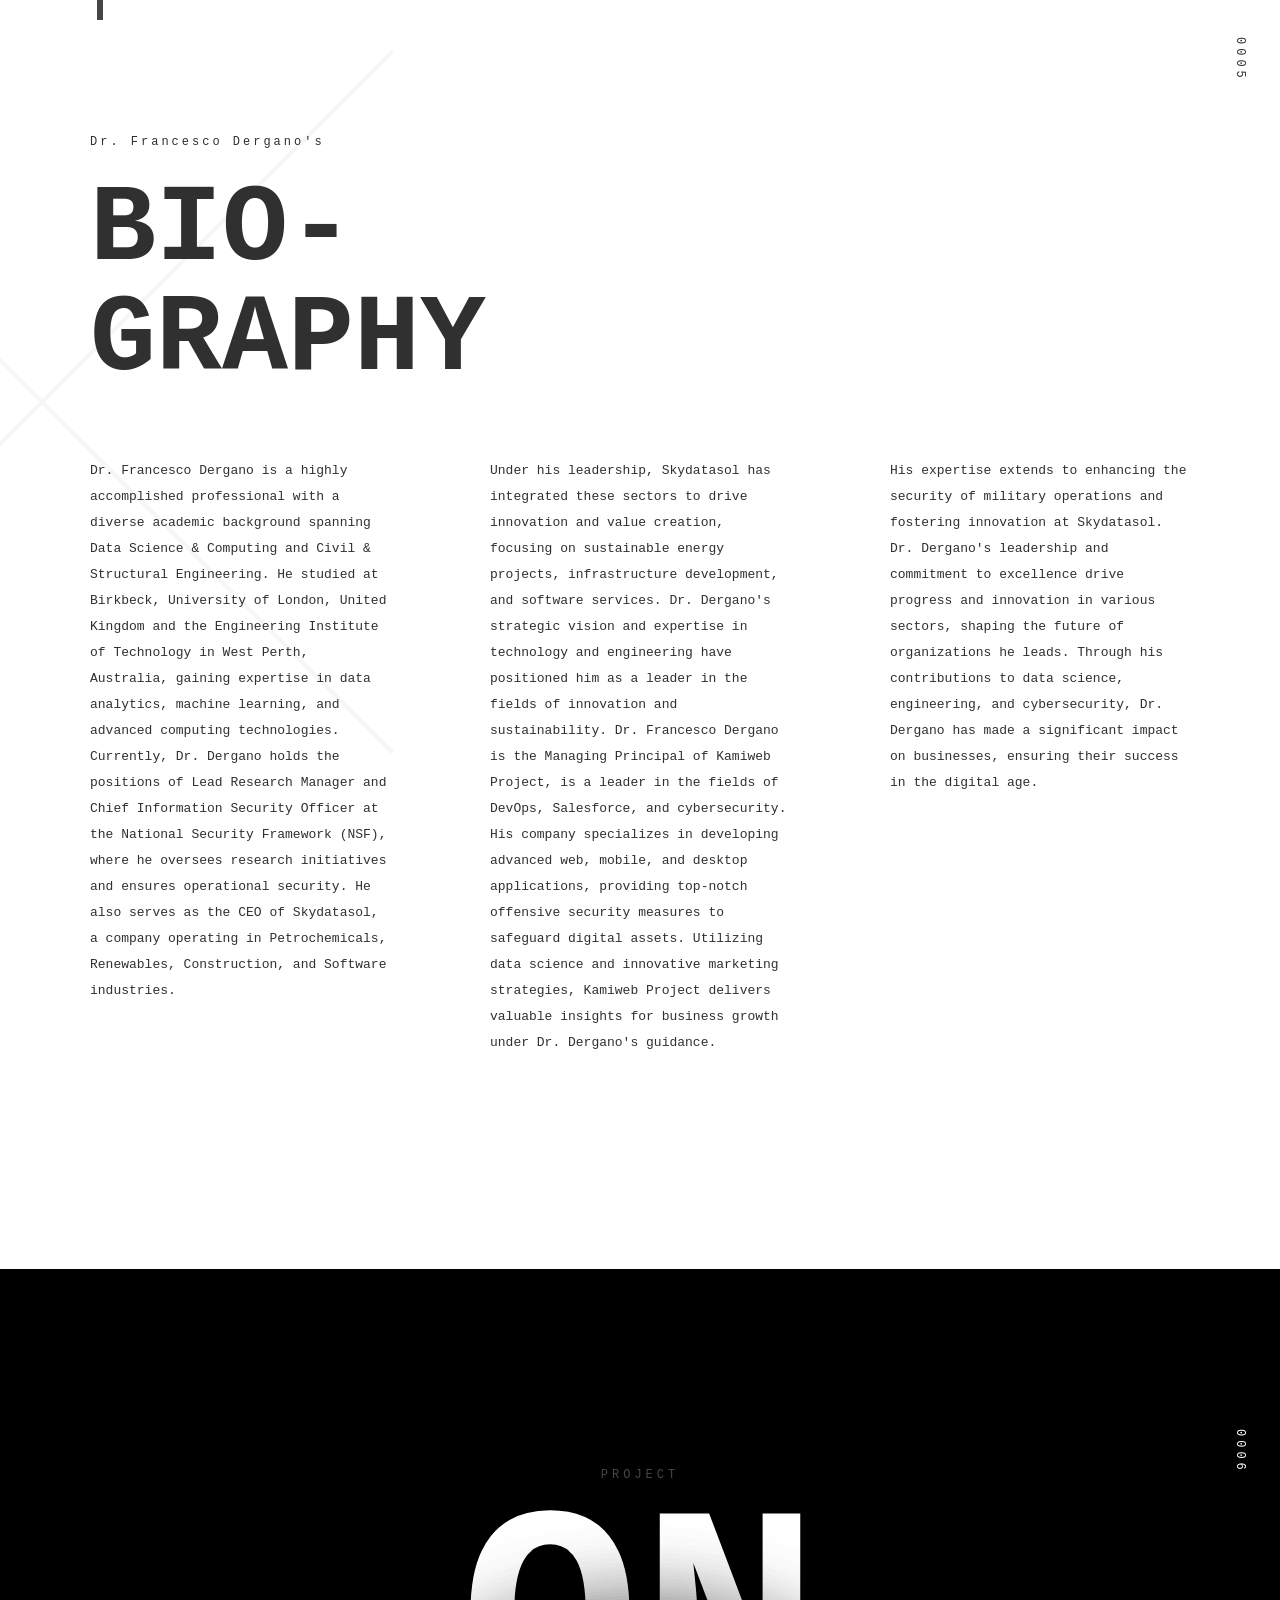
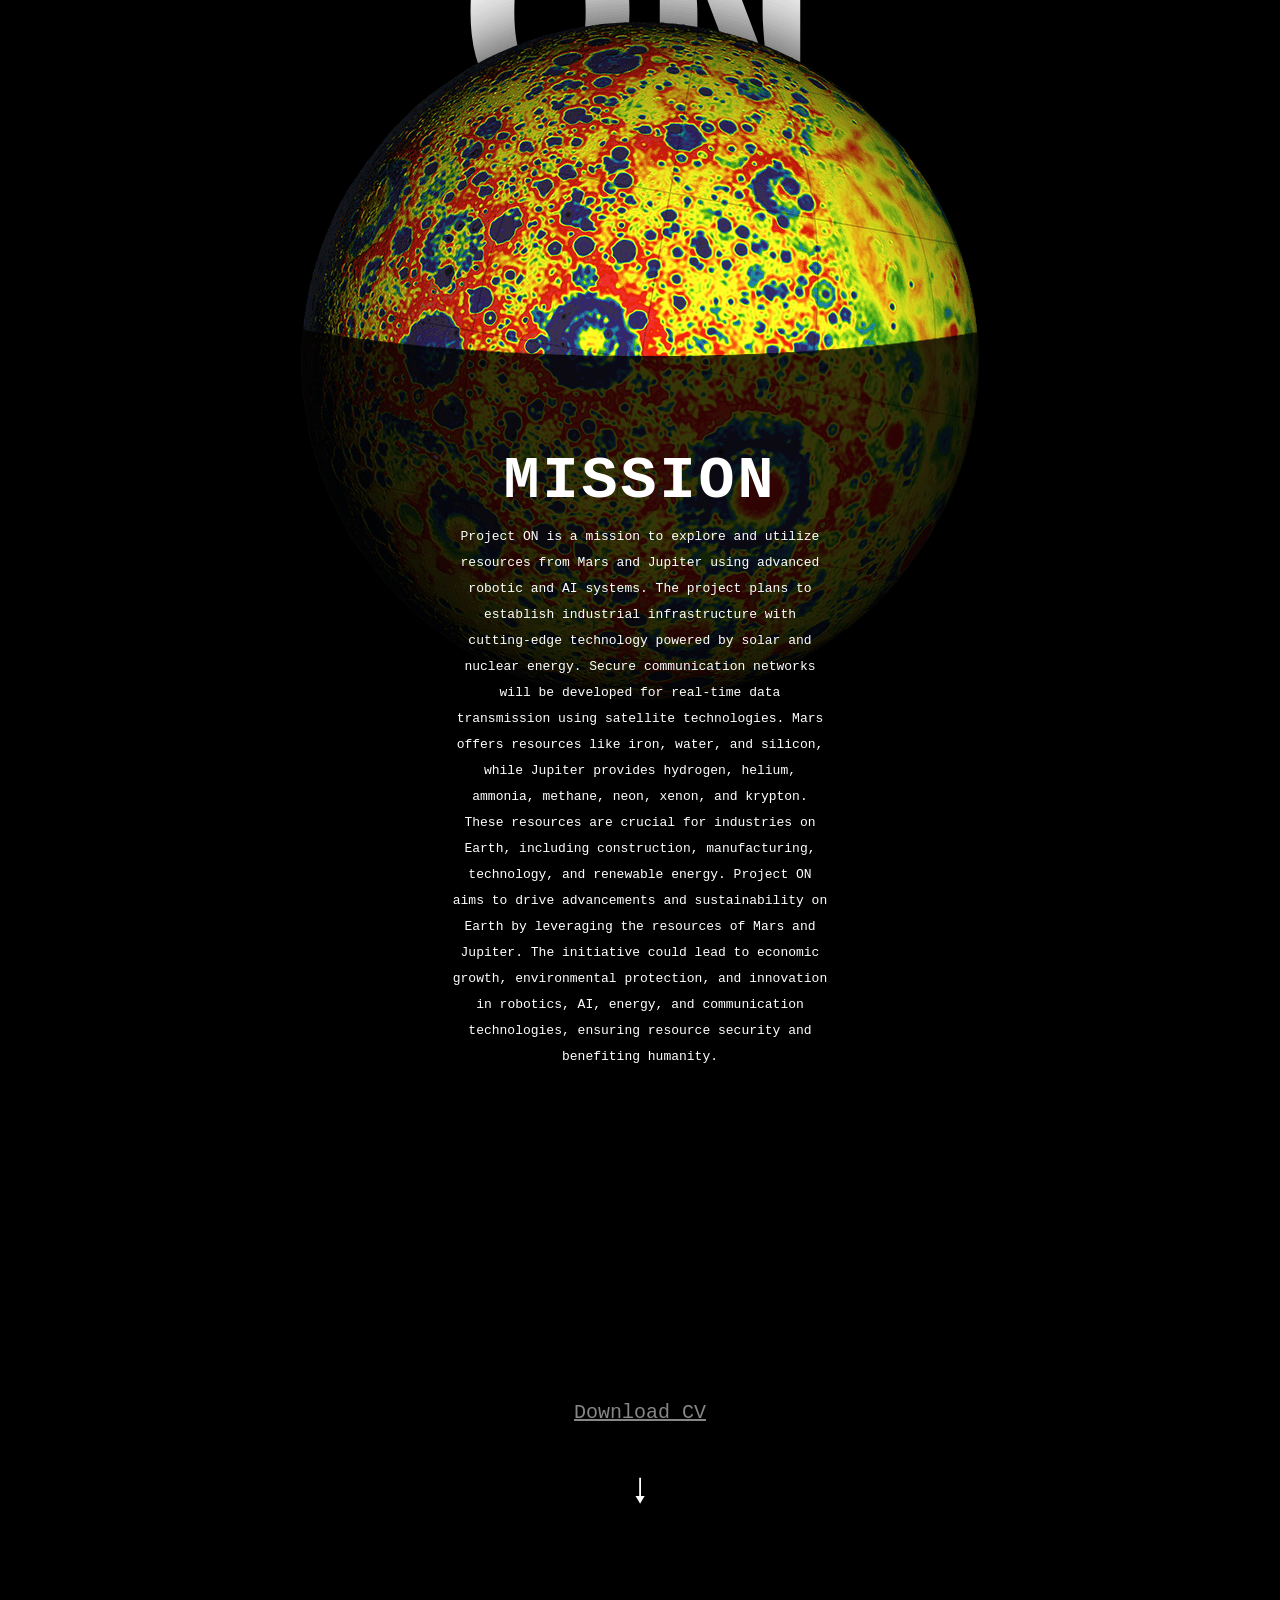
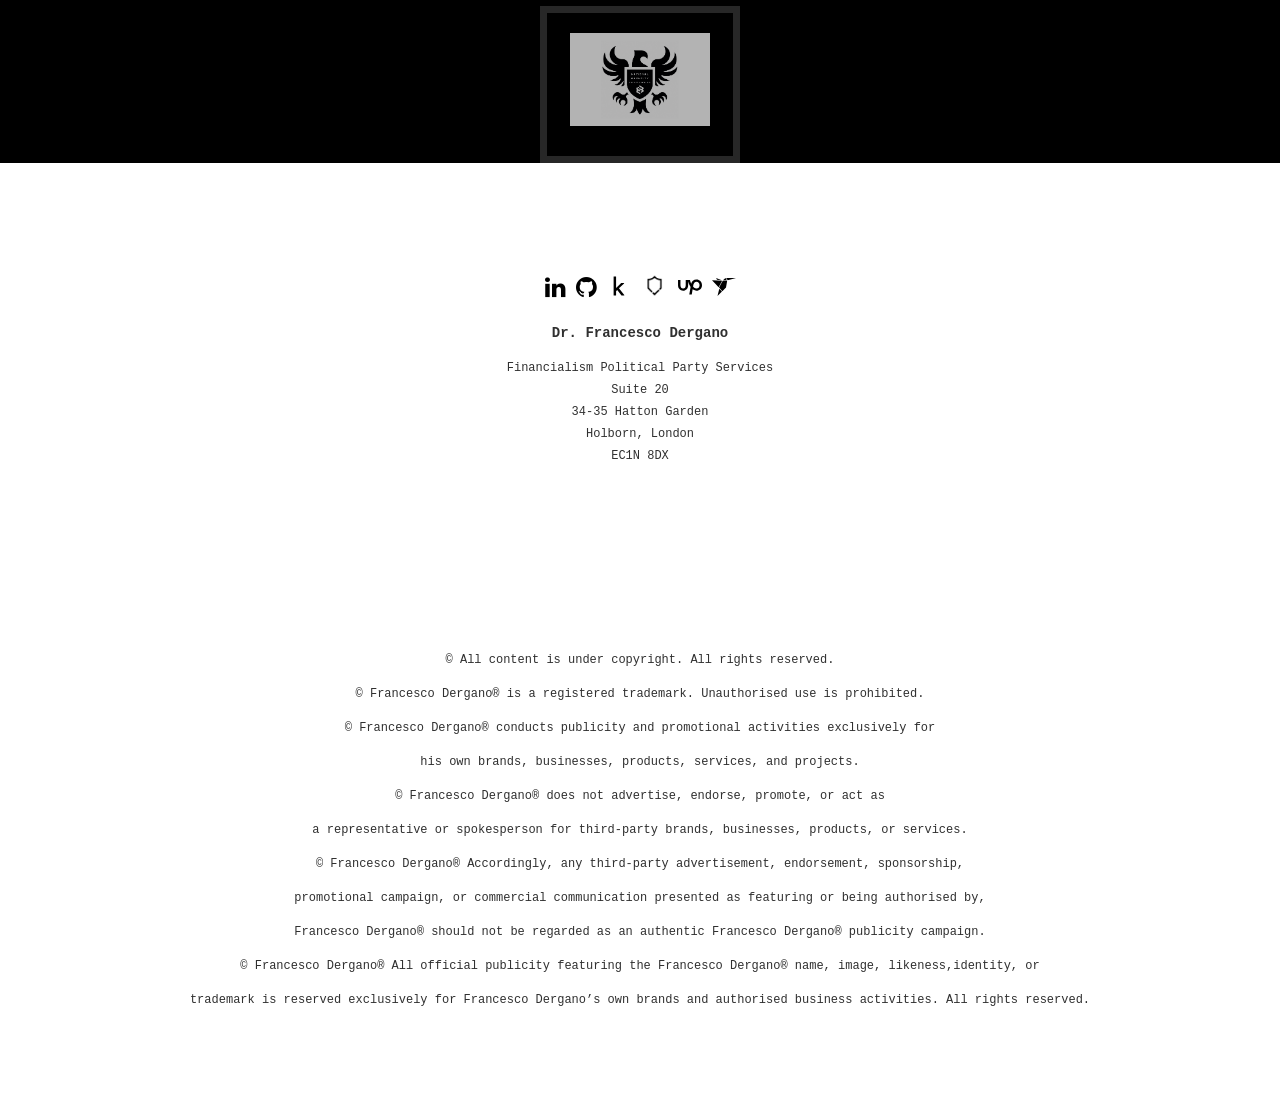
==== commit 26530d9b: "Update index.html" ====
--- a/index.html
+++ b/index.html
@@ -431,10 +431,15 @@
 
 		<p>© All content is under copyright. All rights reserved.</p>
 		<p>© Francesco Dergano® is a registered trademark. Unauthorised use is prohibited.</p>
-		<p>© Francesco Dergano® conducts publicity and promotional activities exclusively for his own brands, businesses, products, services, and projects.</p>
-		<p>© Francesco Dergano® does not advertise, endorse, promote, or act as a representative or spokesperson for third-party brands, businesses, products, or services.</p>
-		<p>© Francesco Dergano® Accordingly, any third-party advertisement, endorsement, sponsorship, promotional campaign, or commercial communication presented as featuring or being authorised by Francesco Dergano® should not be regarded as an authentic Francesco Dergano® publicity campaign.</p>
-		<p>© Francesco Dergano® All official publicity featuring the Francesco Dergano® name, image, likeness, identity, or trademark is reserved exclusively for Francesco Dergano’s own brands and authorised business activities. All rights reserved.</p>
+		<p>© Francesco Dergano® conducts publicity and promotional activities exclusively for<p>
+		</p>his own brands, businesses, products, services, and projects.</p>
+		<p>© Francesco Dergano® does not advertise, endorse, promote, or act as</p>
+		<p>a representative or spokesperson for third-party brands, businesses, products, or services.</p>
+		<p>© Francesco Dergano® Accordingly, any third-party advertisement, endorsement, sponsorship,</p>
+		<p>promotional campaign, or commercial communication presented as featuring or being authorised by,</p>
+		<p>Francesco Dergano® should not be regarded as an authentic Francesco Dergano® publicity campaign.</p>
+		<p>© Francesco Dergano® All official publicity featuring the Francesco Dergano® name, image, likeness,identity, or </p>
+		<p>trademark is reserved exclusively for Francesco Dergano’s own brands and authorised business activities. All rights reserved.</p>
 
 	</footer><!-- end footer -->
 
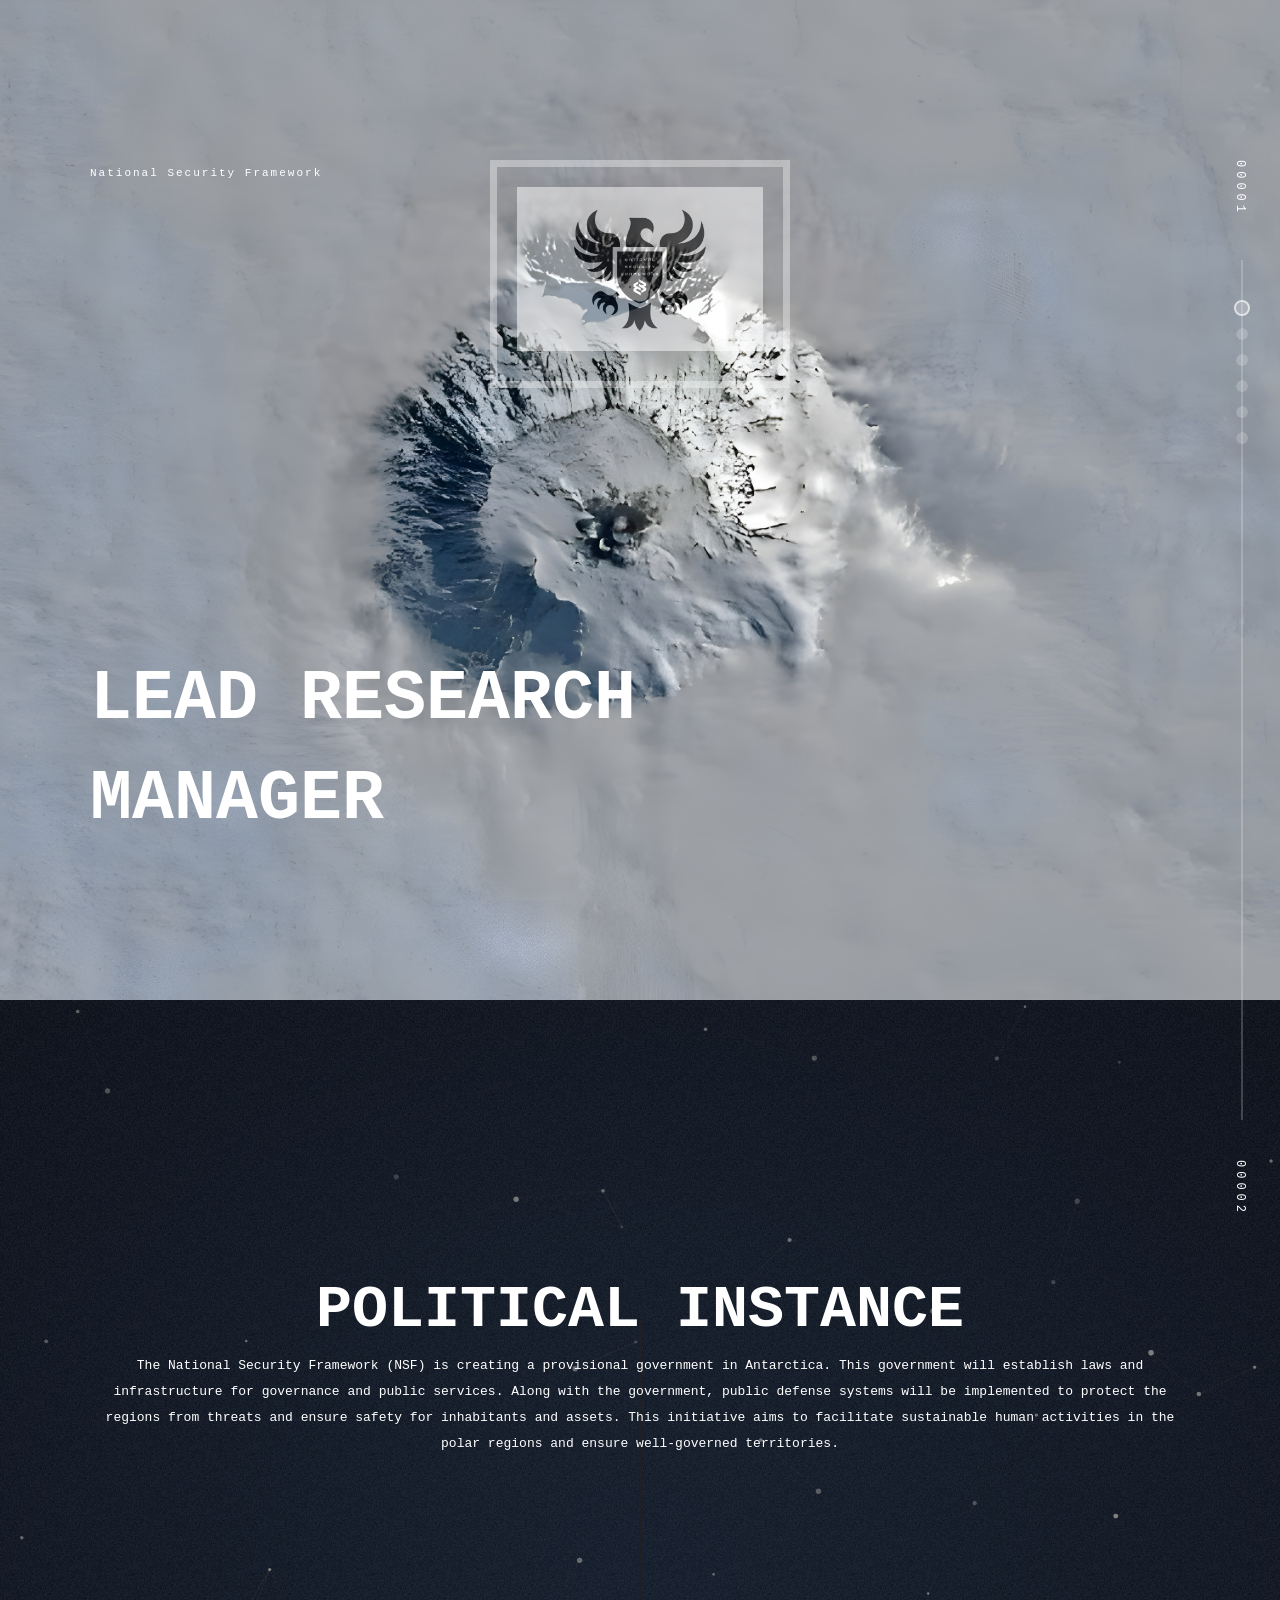
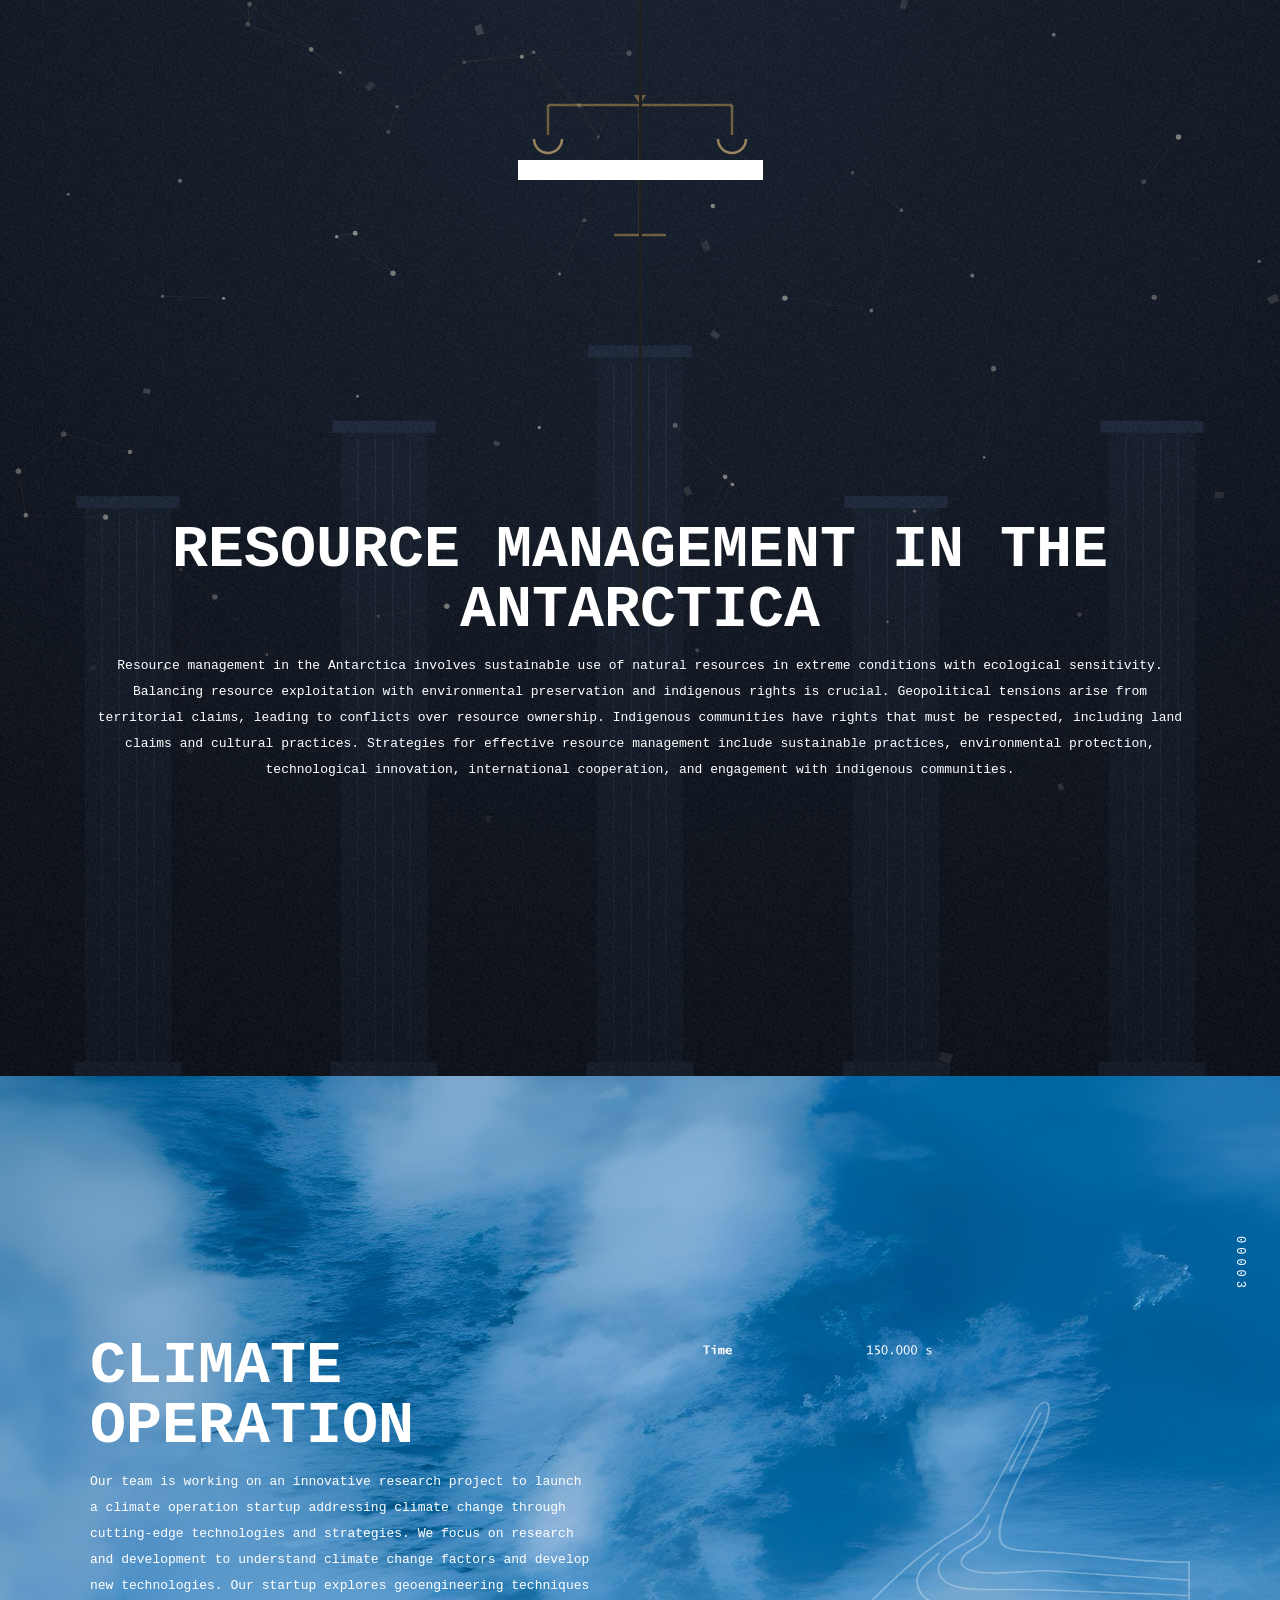
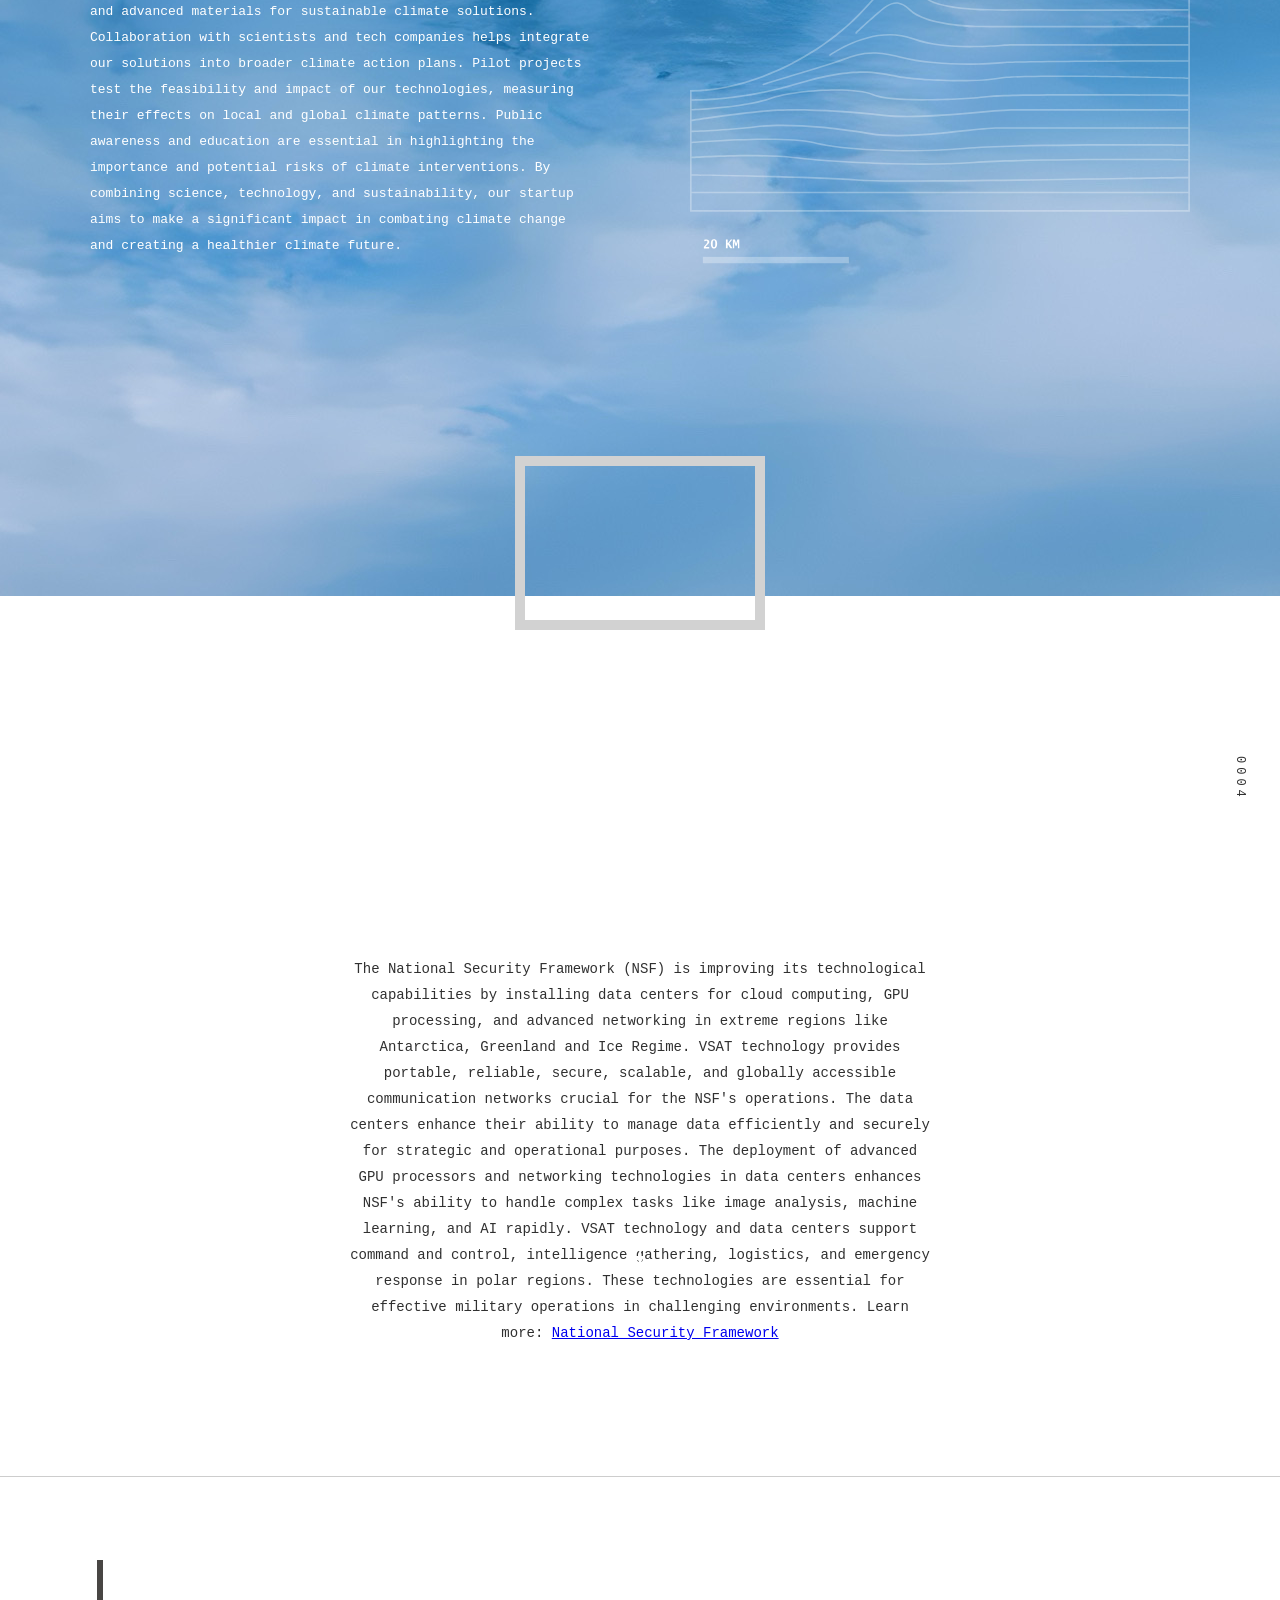
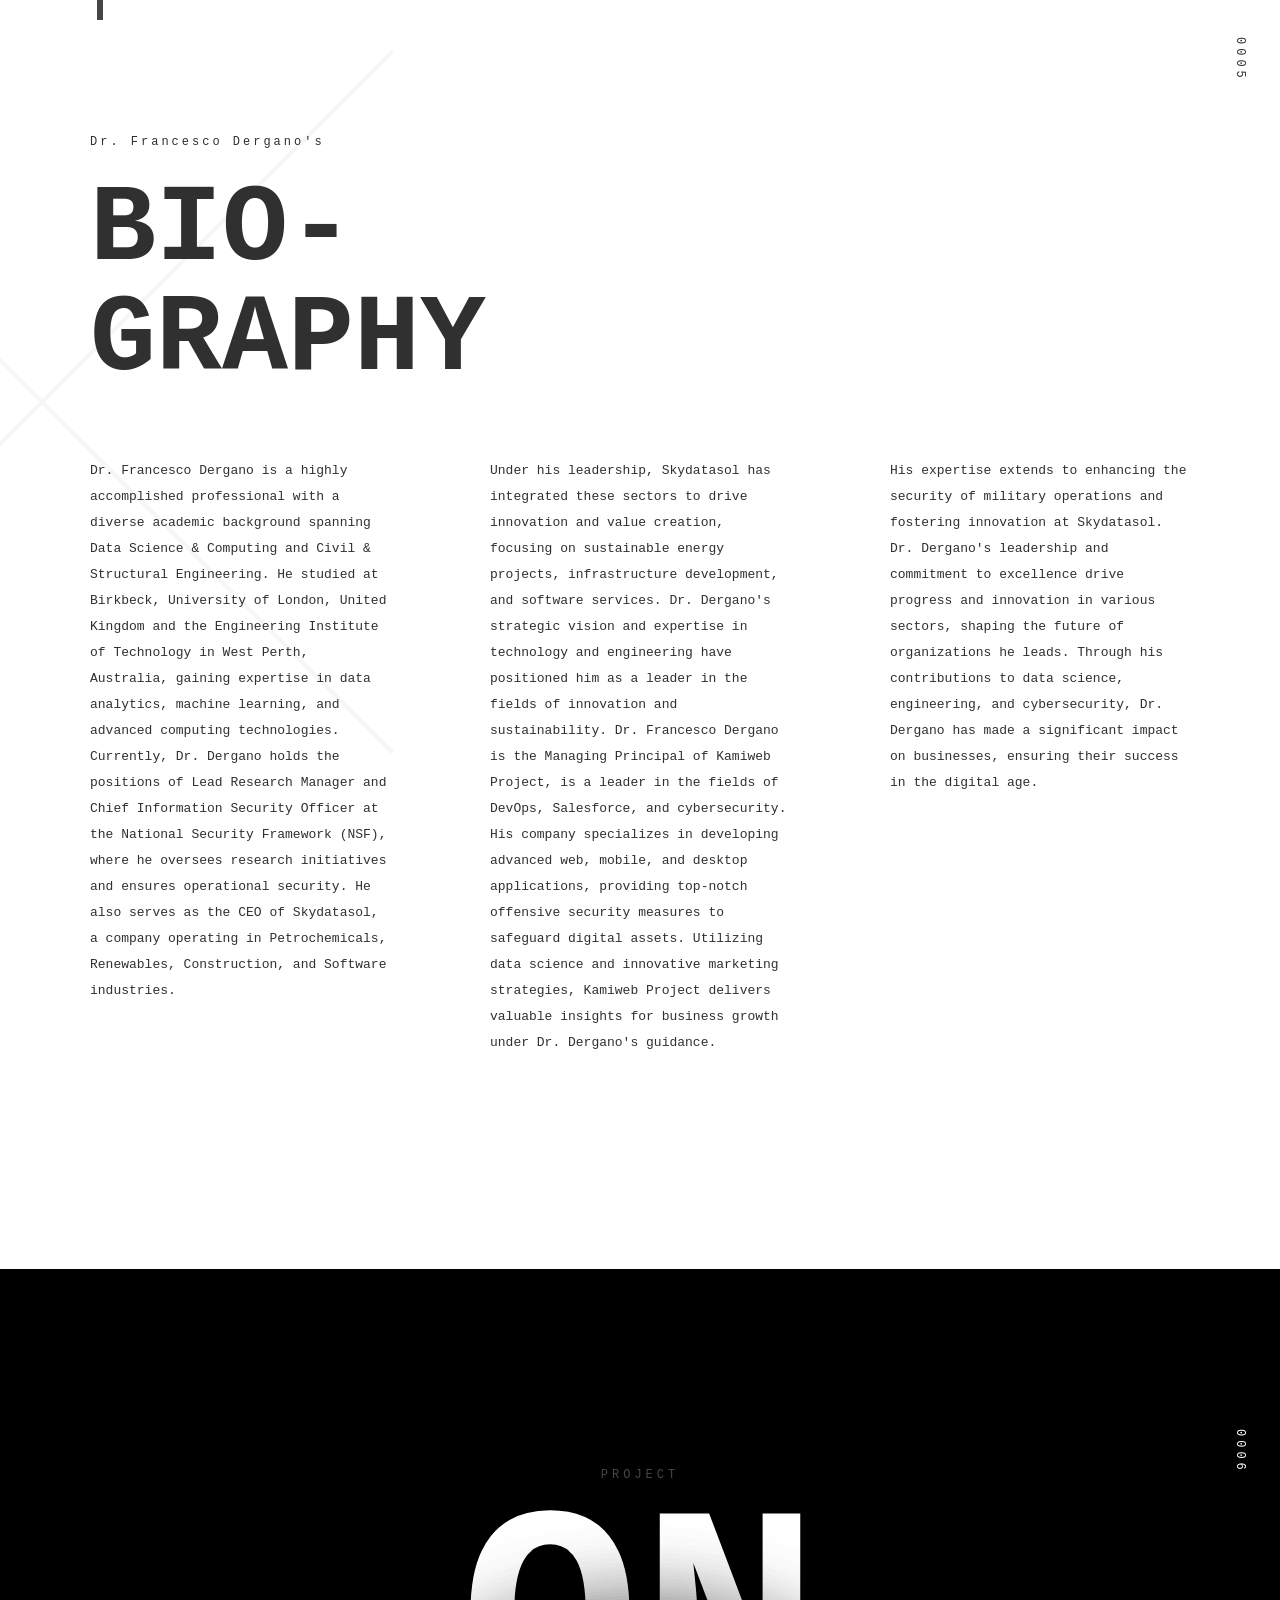
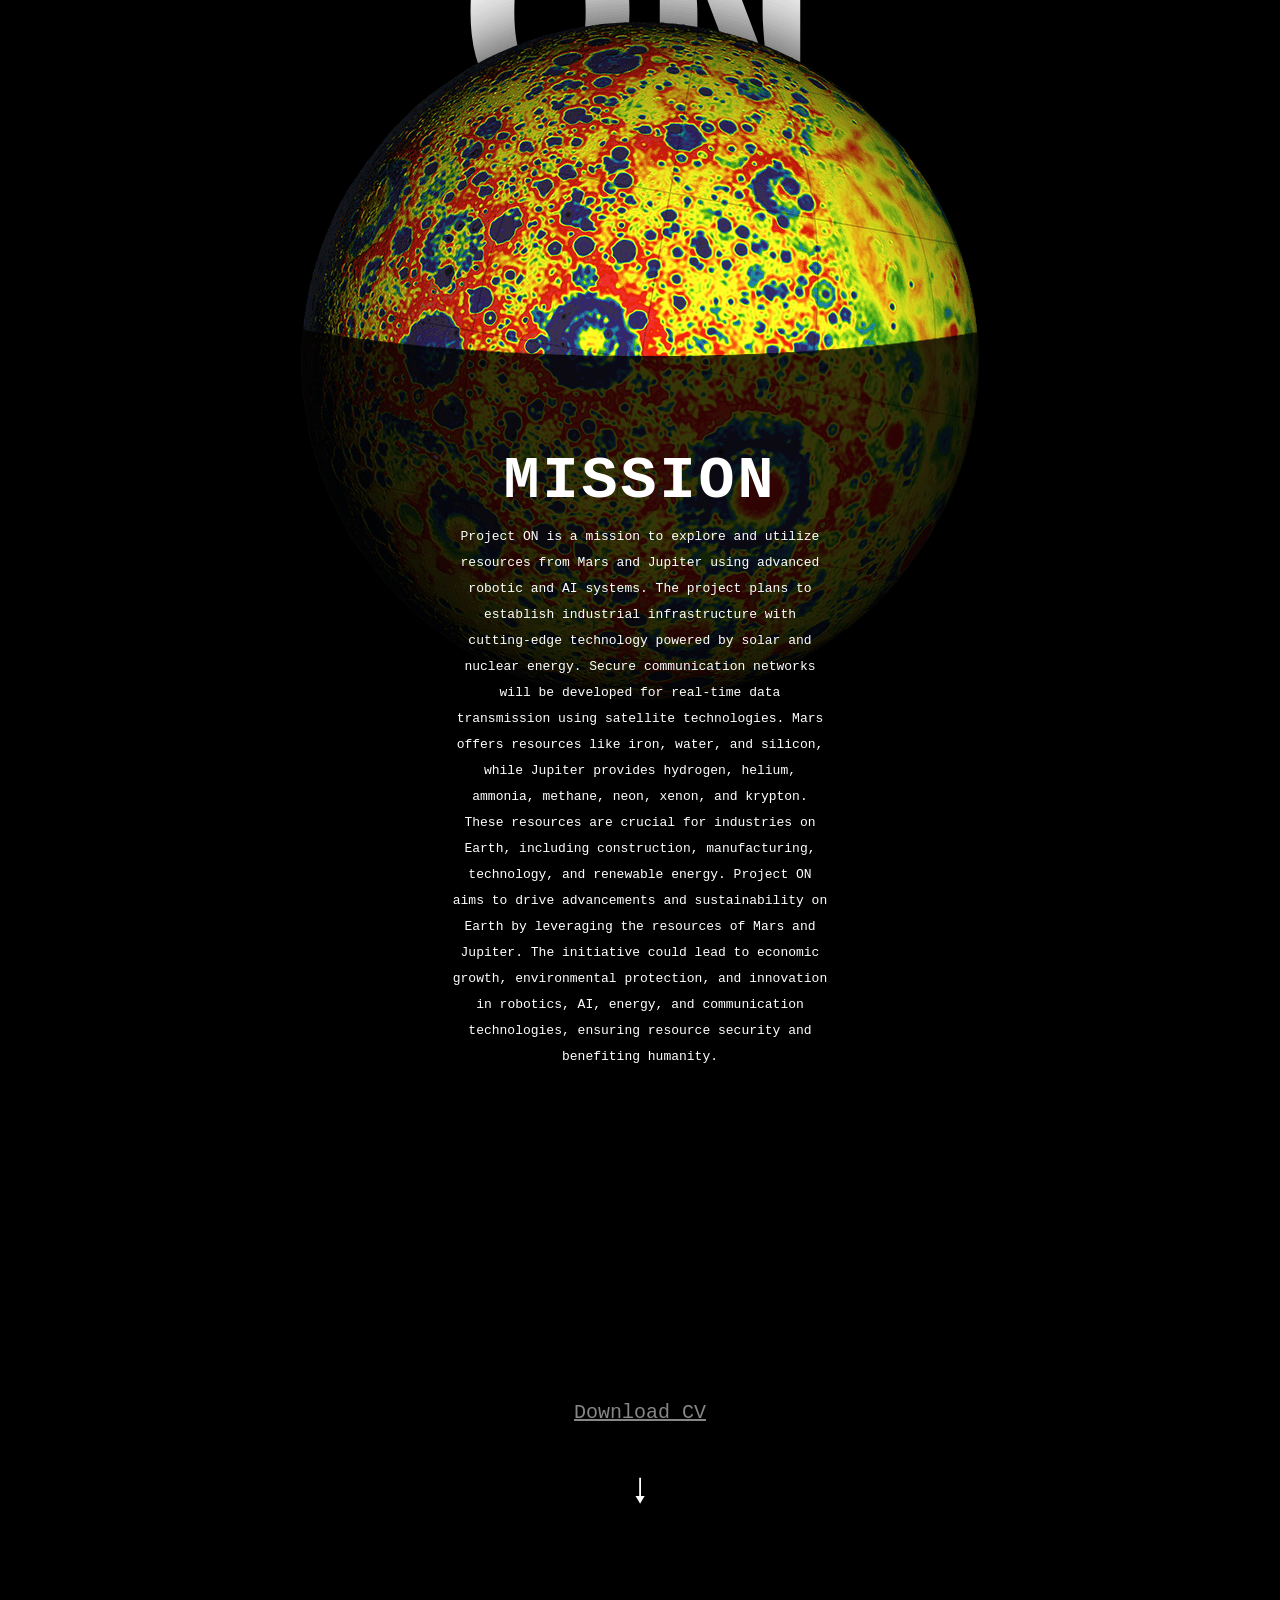
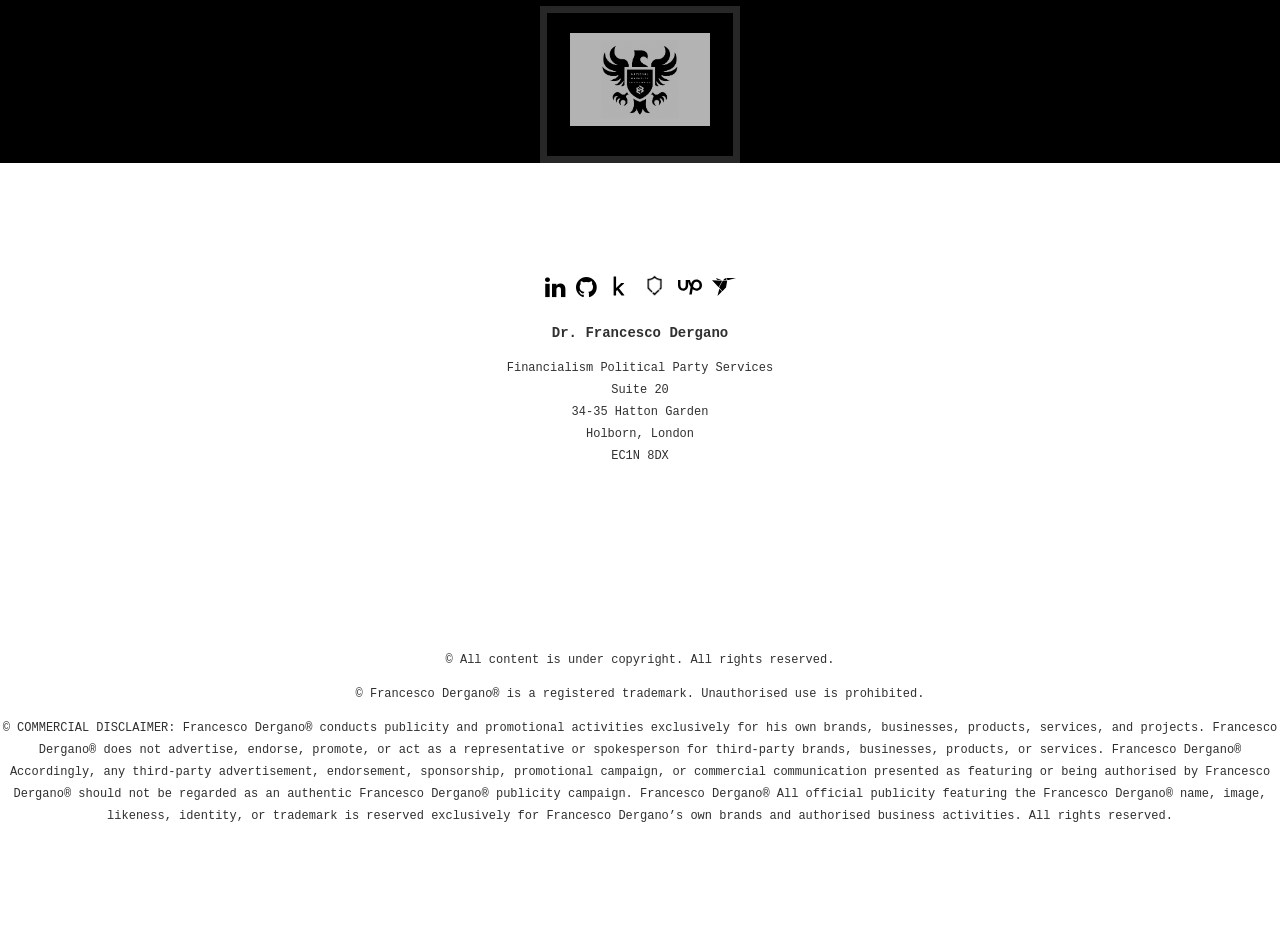
==== commit 0dfbd4f1: "Update index.html" ====
--- a/index.html
+++ b/index.html
@@ -431,15 +431,7 @@
 
 		<p>© All content is under copyright. All rights reserved.</p>
 		<p>© Francesco Dergano® is a registered trademark. Unauthorised use is prohibited.</p>
-		<p>© Francesco Dergano® conducts publicity and promotional activities exclusively for<p>
-		</p>his own brands, businesses, products, services, and projects.</p>
-		<p>© Francesco Dergano® does not advertise, endorse, promote, or act as</p>
-		<p>a representative or spokesperson for third-party brands, businesses, products, or services.</p>
-		<p>© Francesco Dergano® Accordingly, any third-party advertisement, endorsement, sponsorship,</p>
-		<p>promotional campaign, or commercial communication presented as featuring or being authorised by,</p>
-		<p>Francesco Dergano® should not be regarded as an authentic Francesco Dergano® publicity campaign.</p>
-		<p>© Francesco Dergano® All official publicity featuring the Francesco Dergano® name, image, likeness,identity, or </p>
-		<p>trademark is reserved exclusively for Francesco Dergano’s own brands and authorised business activities. All rights reserved.</p>
+		<p>© COMMERCIAL DISCLAIMER: Francesco Dergano® conducts publicity and promotional activities exclusively for his own brands, businesses, products, services, and projects. Francesco Dergano® does not advertise, endorse, promote, or act as a representative or spokesperson for third-party brands, businesses, products, or services. Francesco Dergano® Accordingly, any third-party advertisement, endorsement, sponsorship, promotional campaign, or commercial communication presented as featuring or being authorised by Francesco Dergano® should not be regarded as an authentic Francesco Dergano® publicity campaign. Francesco Dergano® All official publicity featuring the Francesco Dergano® name, image, likeness, identity, or trademark is reserved exclusively for Francesco Dergano’s own brands and authorised business activities. All rights reserved.</p>
 
 	</footer><!-- end footer -->
 
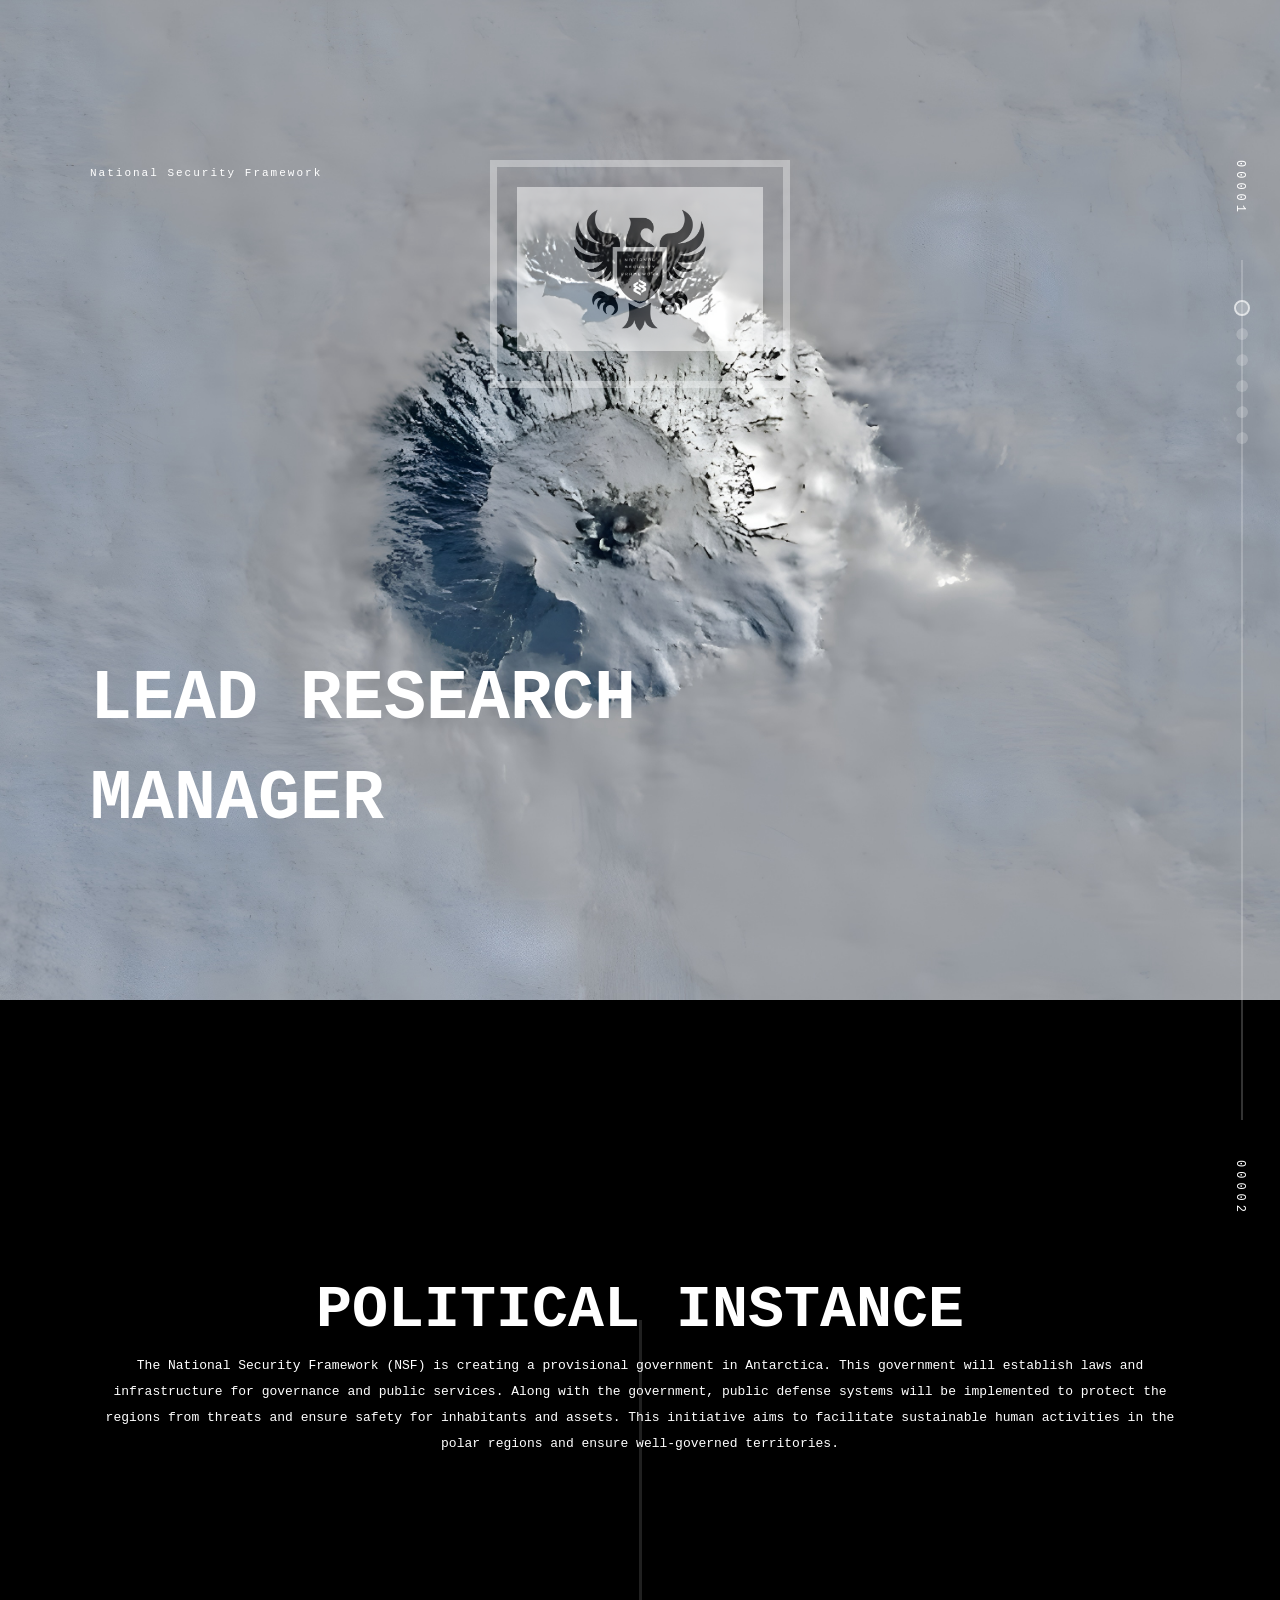
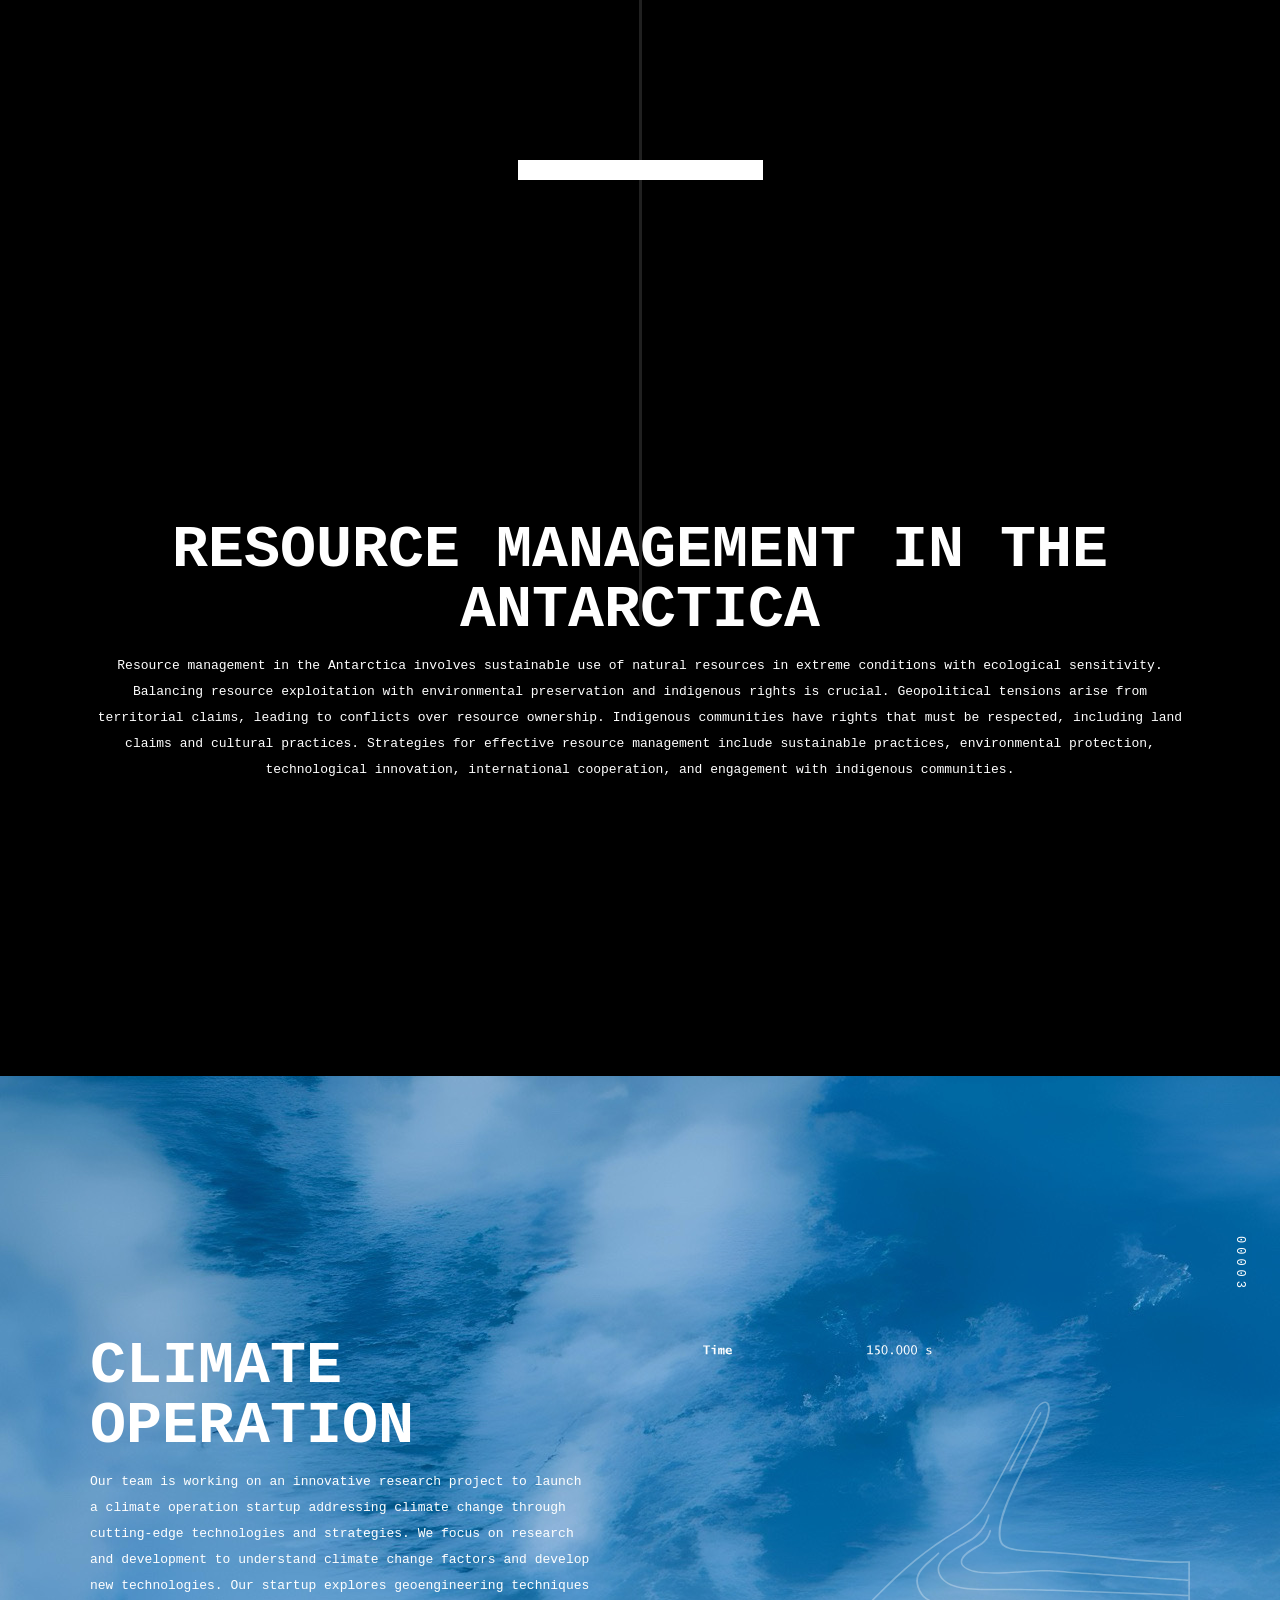
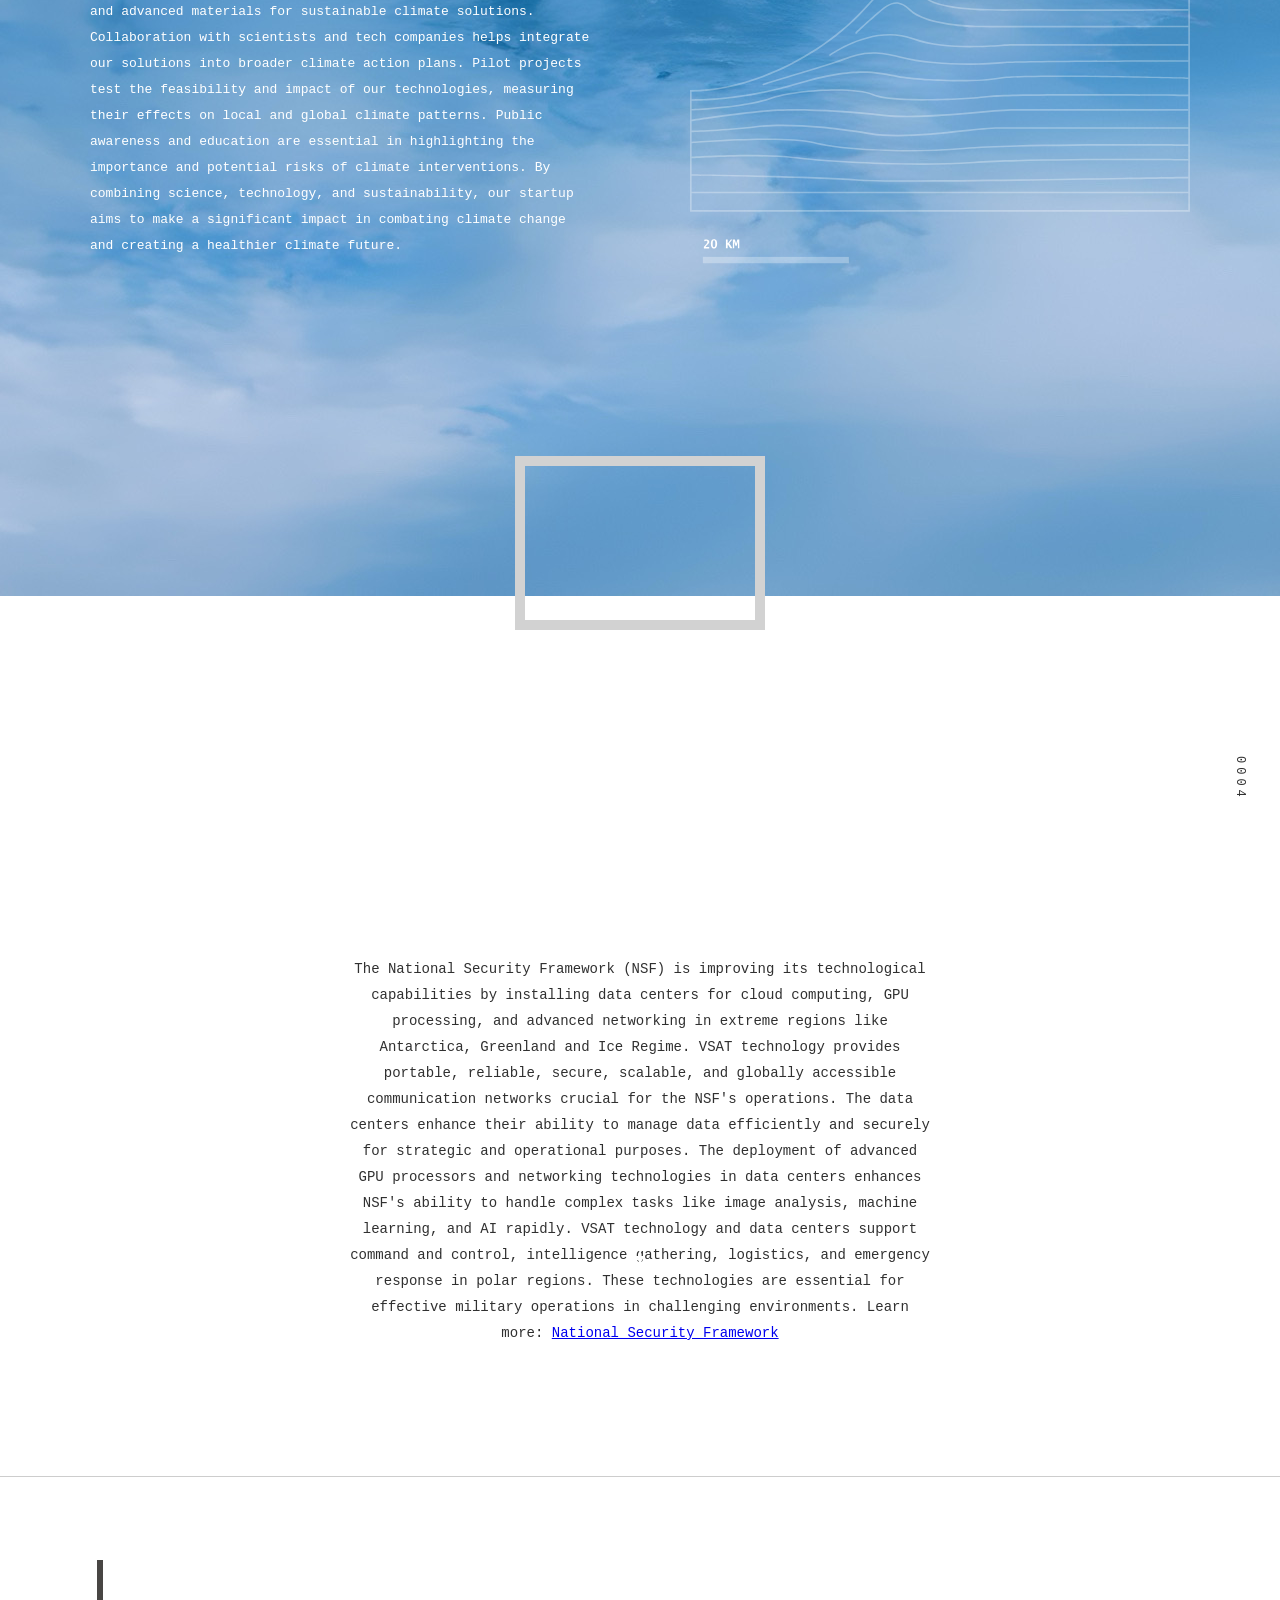
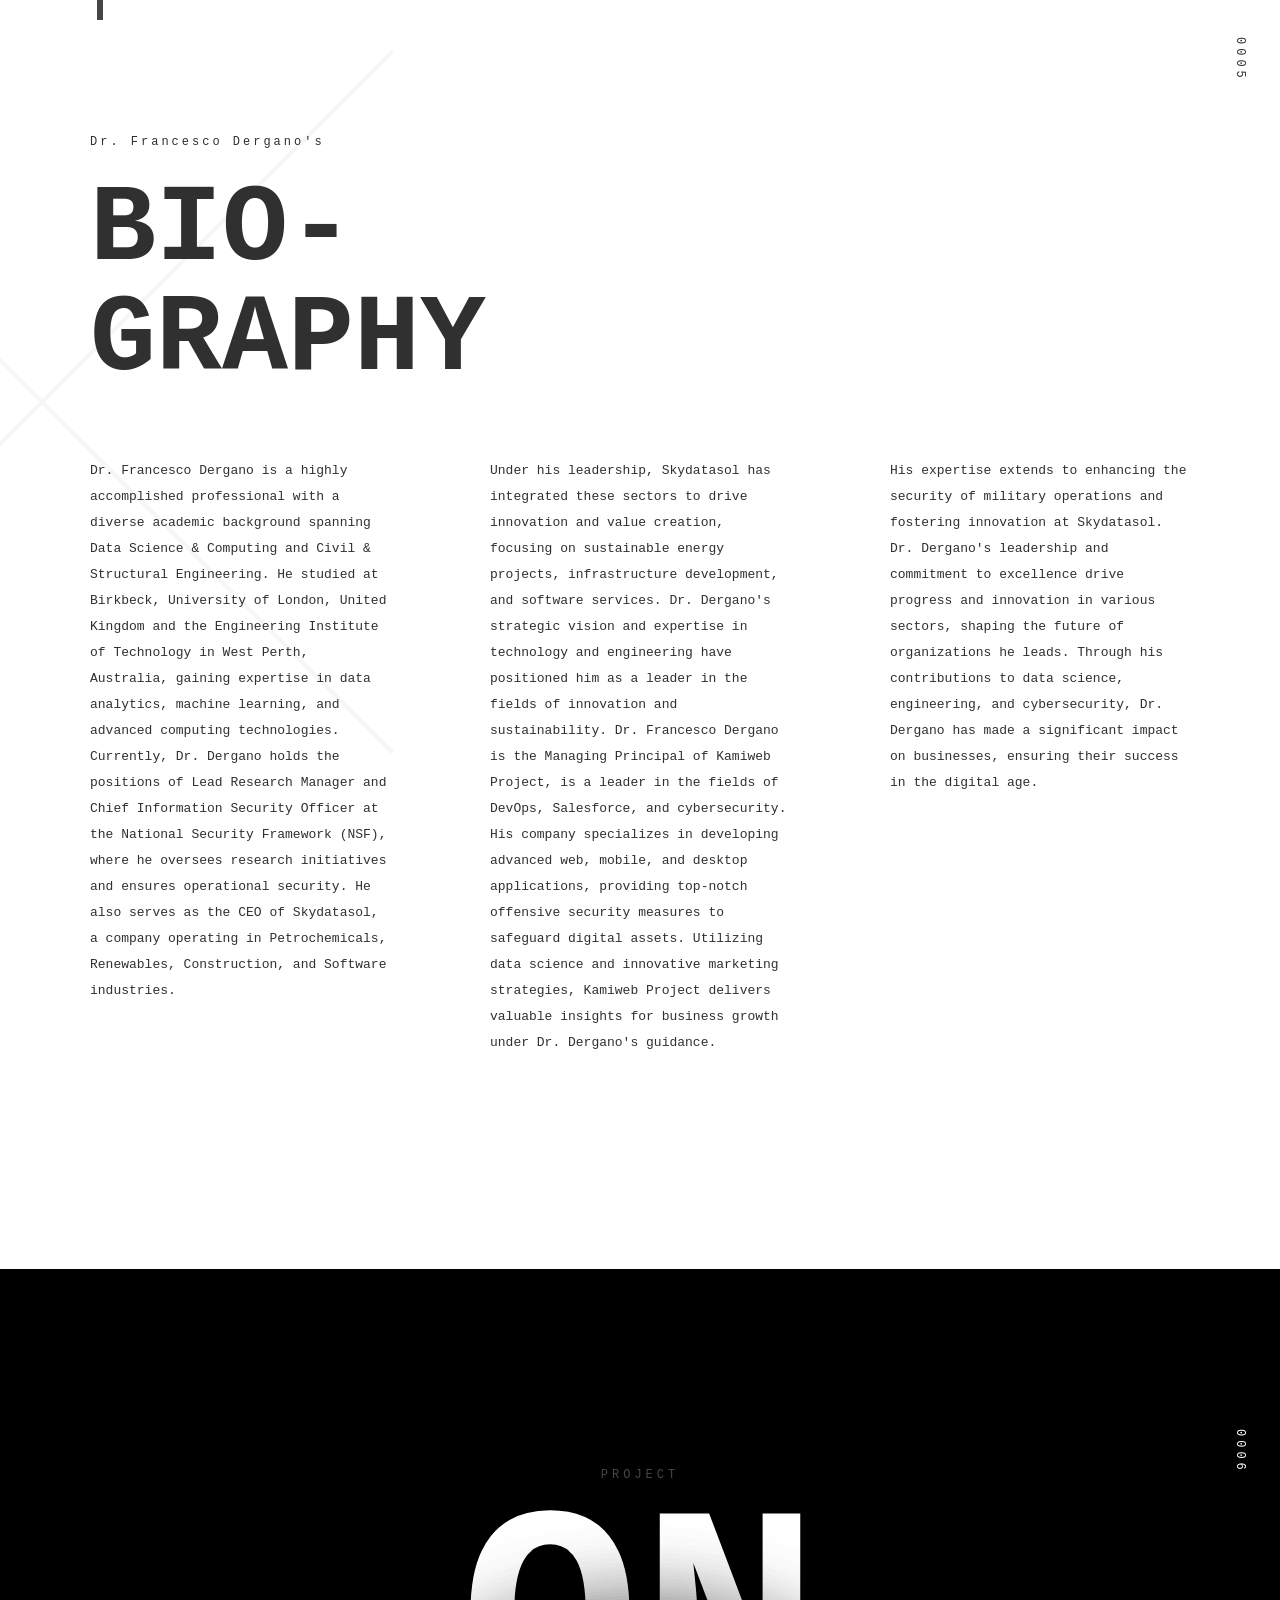
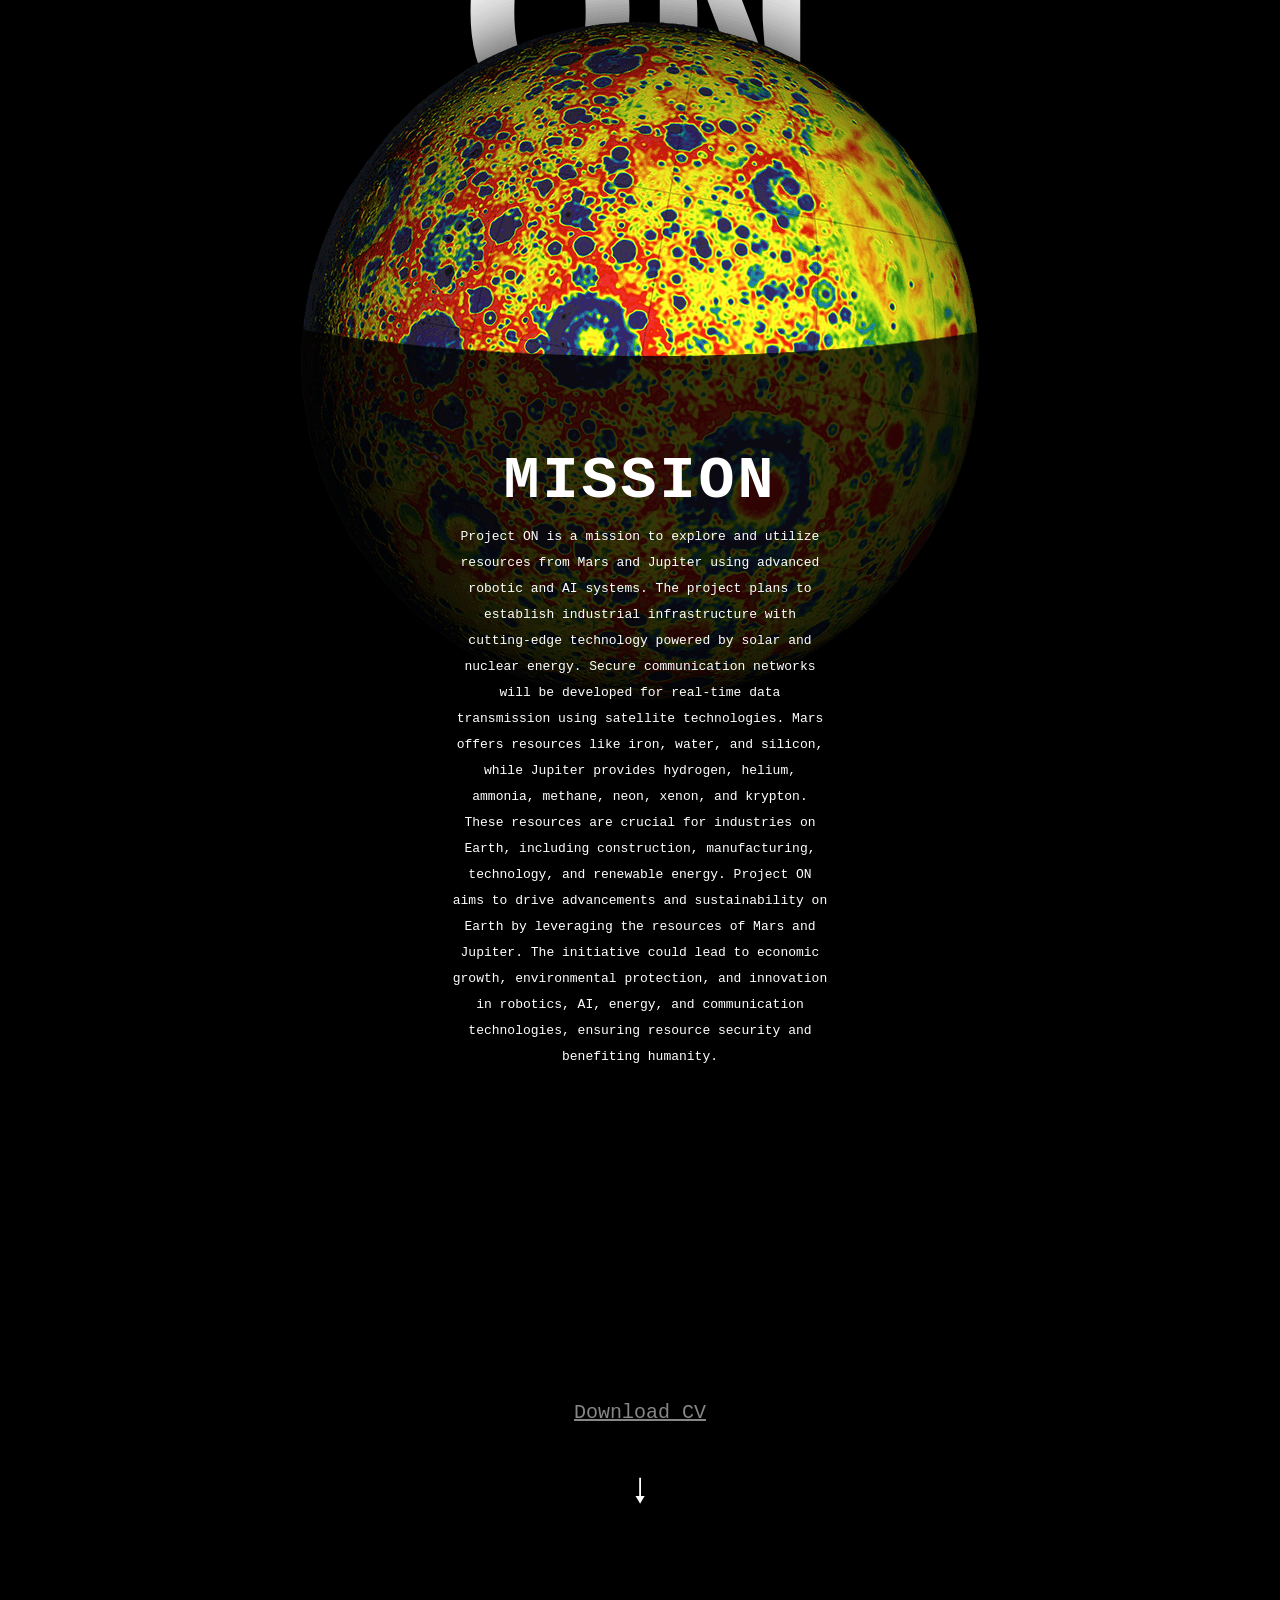
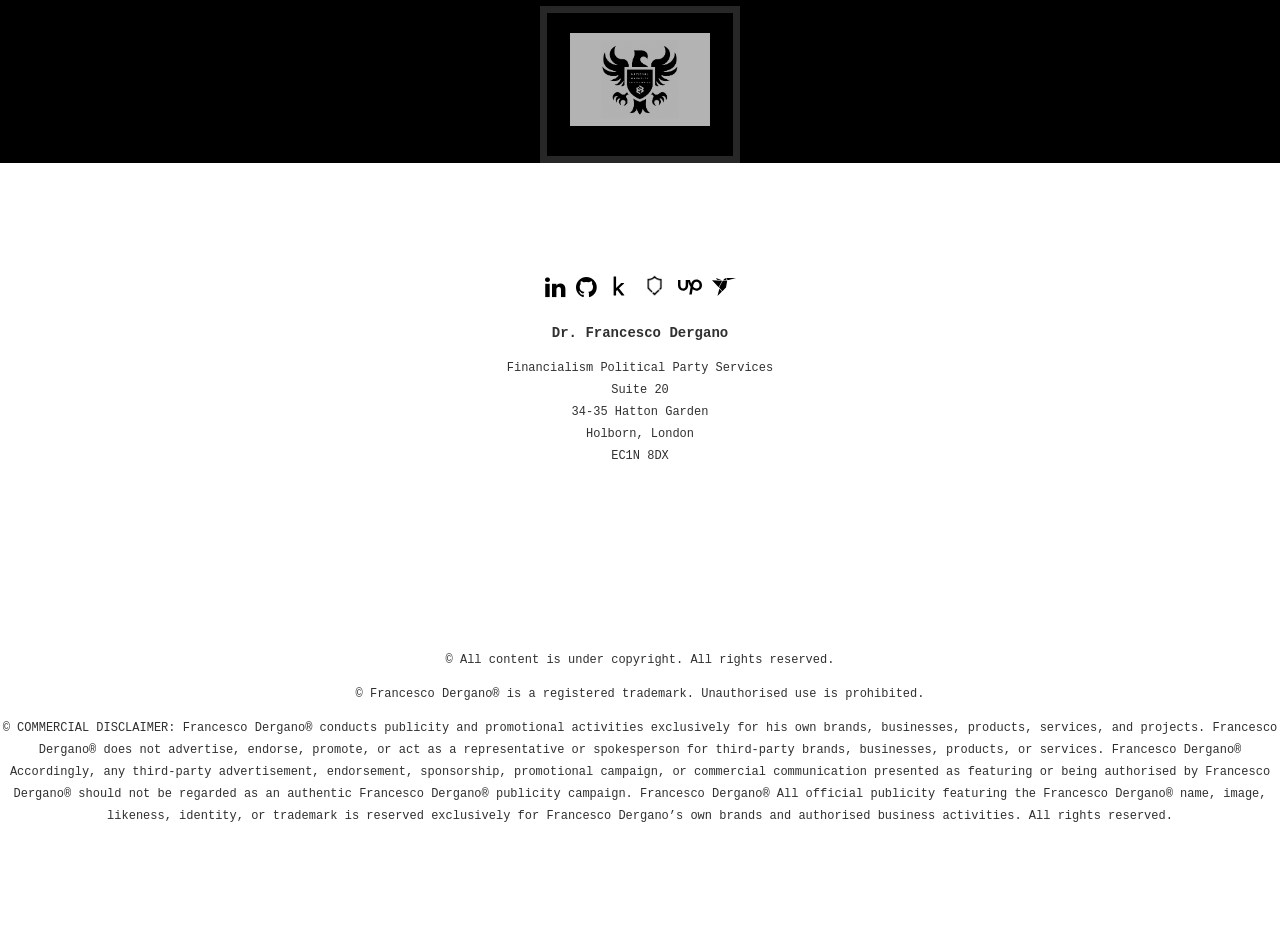
==== commit c4741925: "Install Vercel Web Analytics ## Vercel Web Analytics Installation  Successfully installed and config" ====
--- a/index.html
+++ b/index.html
@@ -45,6 +45,9 @@
 
 		gtag('config', 'G-J9BT3529DE');
 	</script>
+
+	<!-- Vercel Web Analytics -->
+	<script defer src="https://cdn.vercel-insights.com/v1/script.js"></script>
 
 
 	<style>
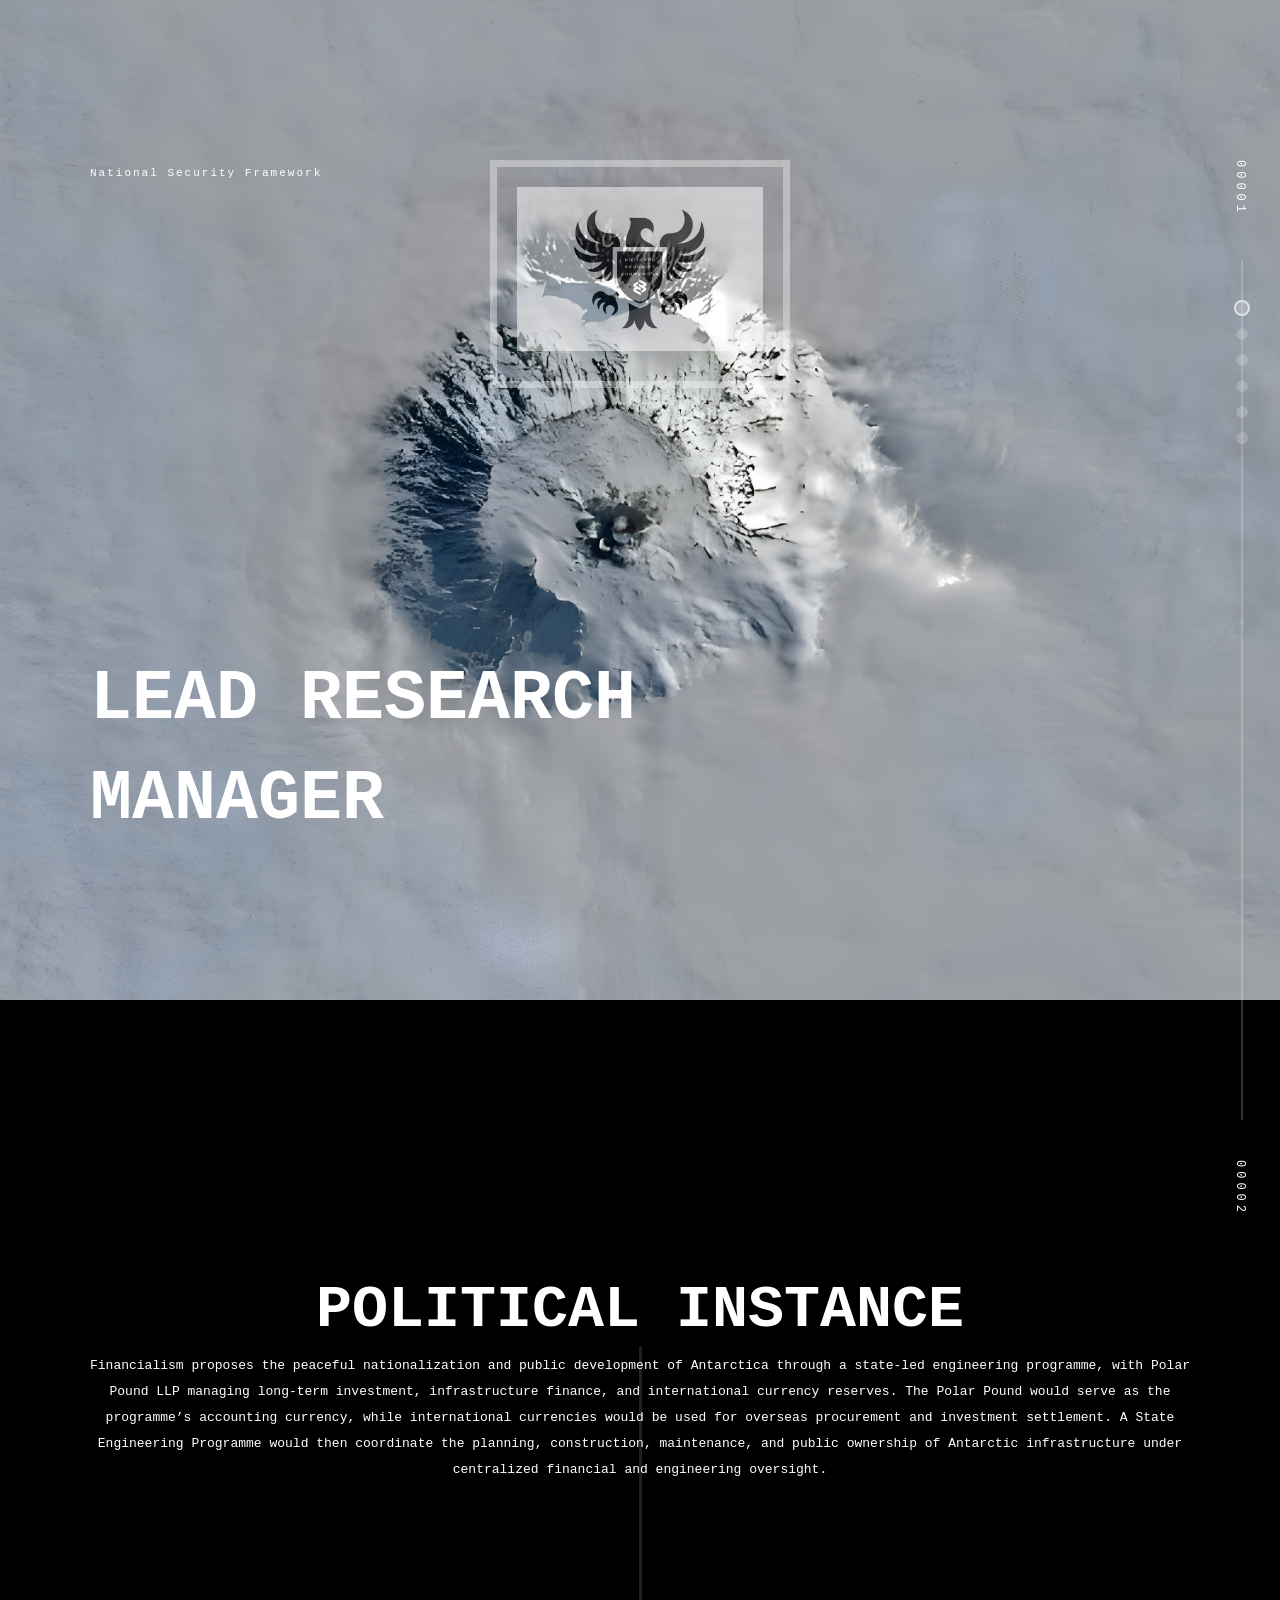
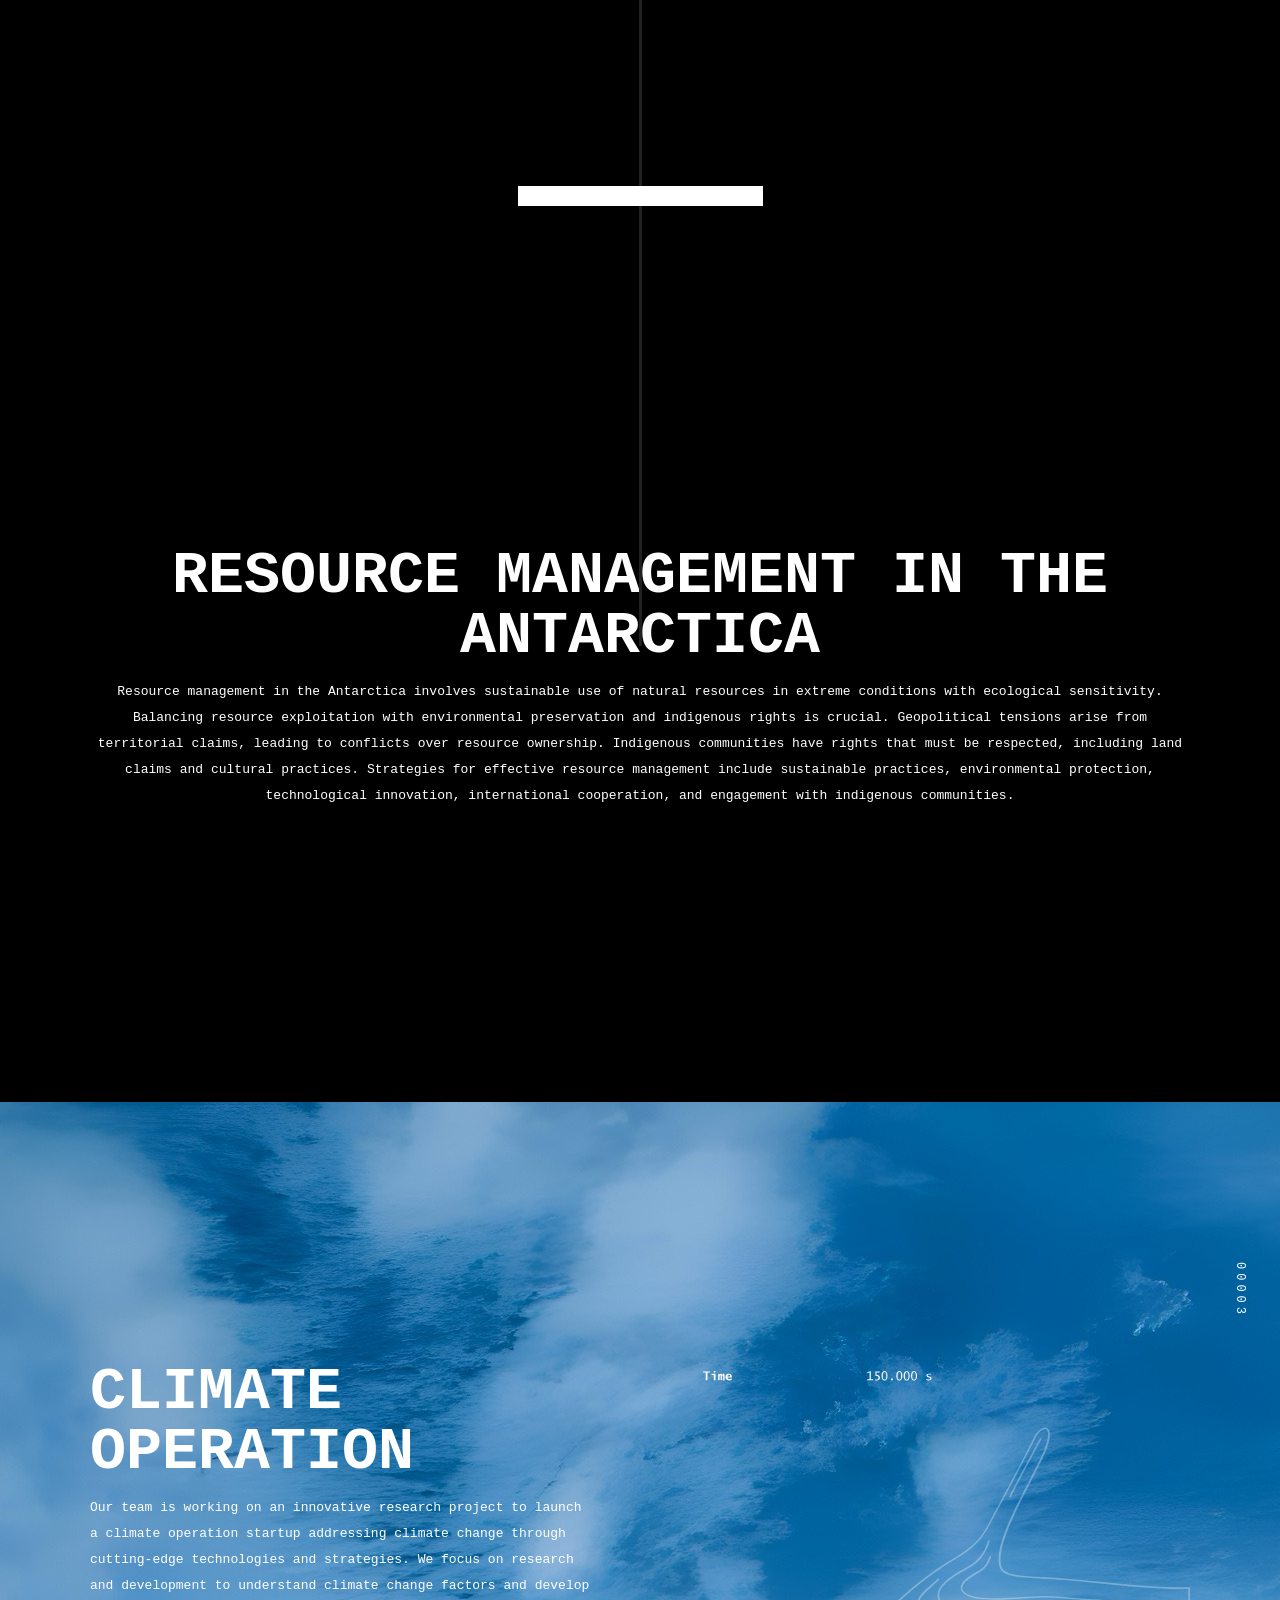
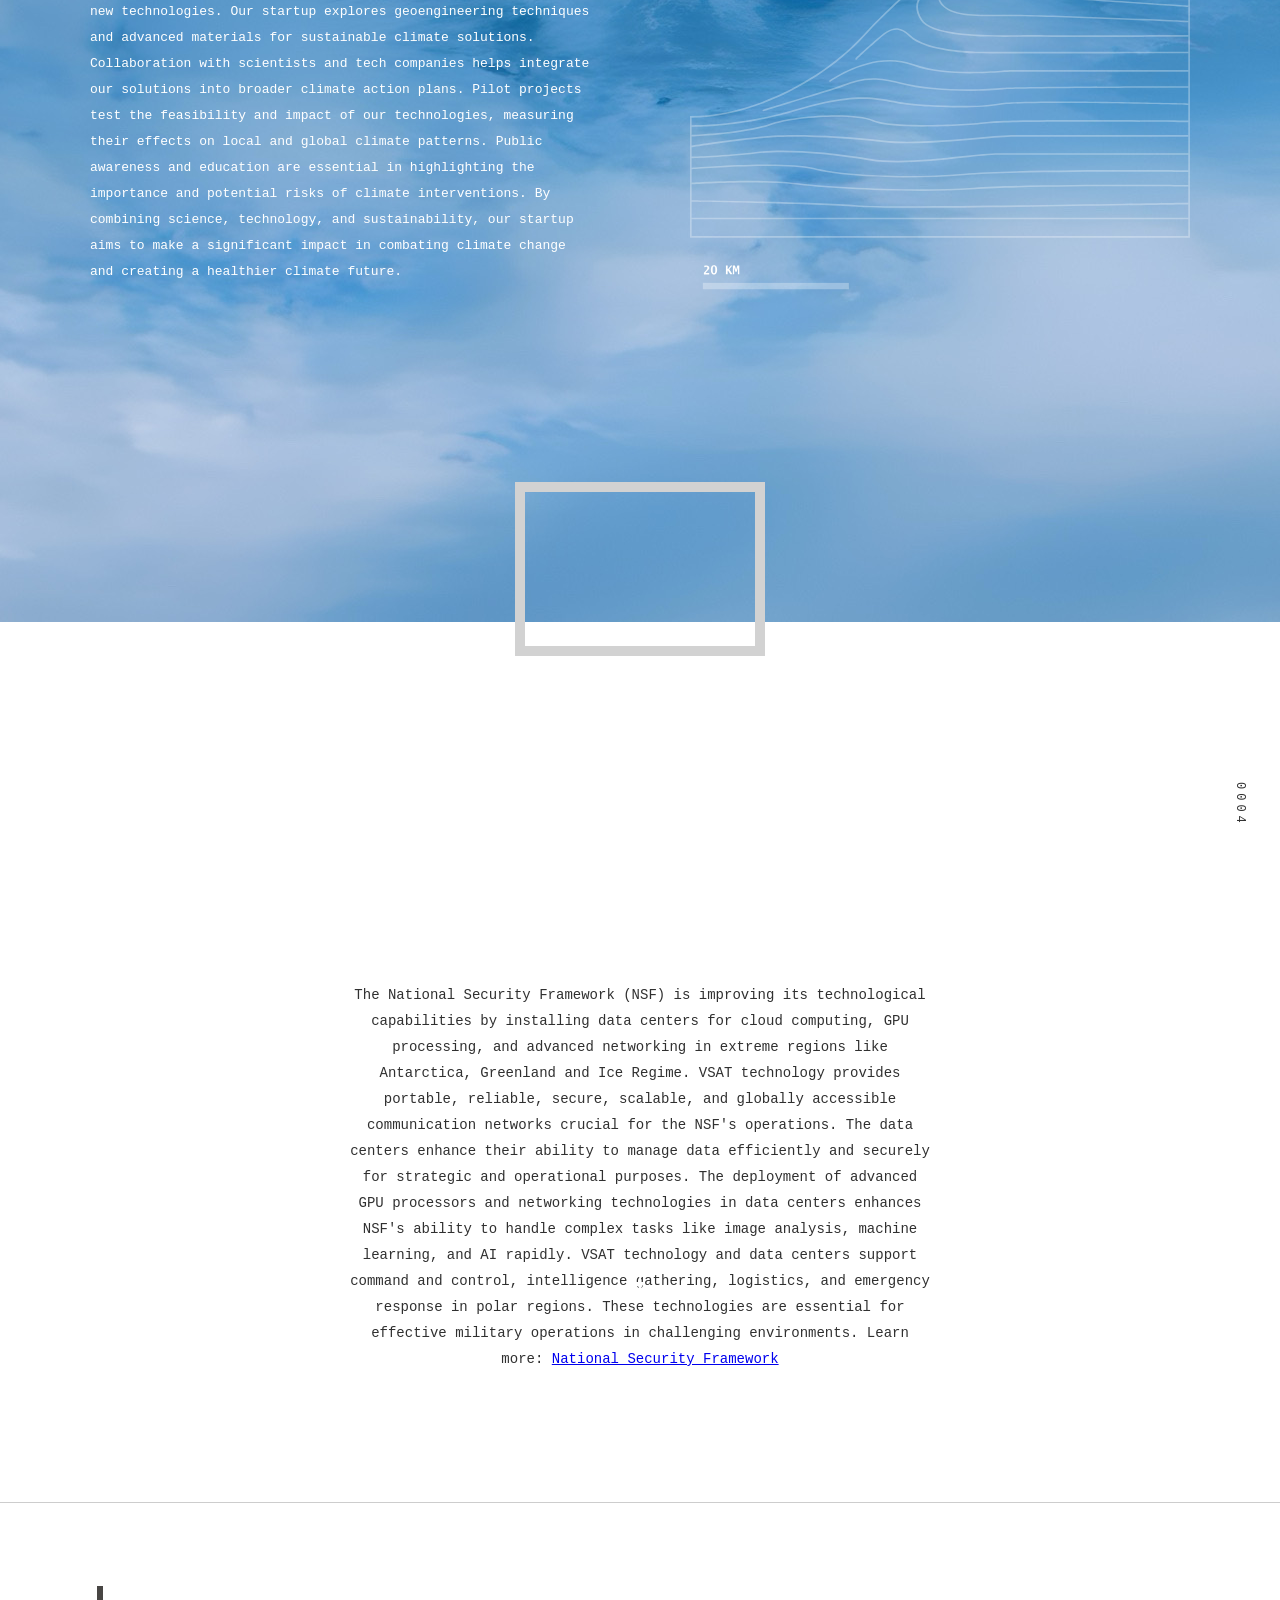
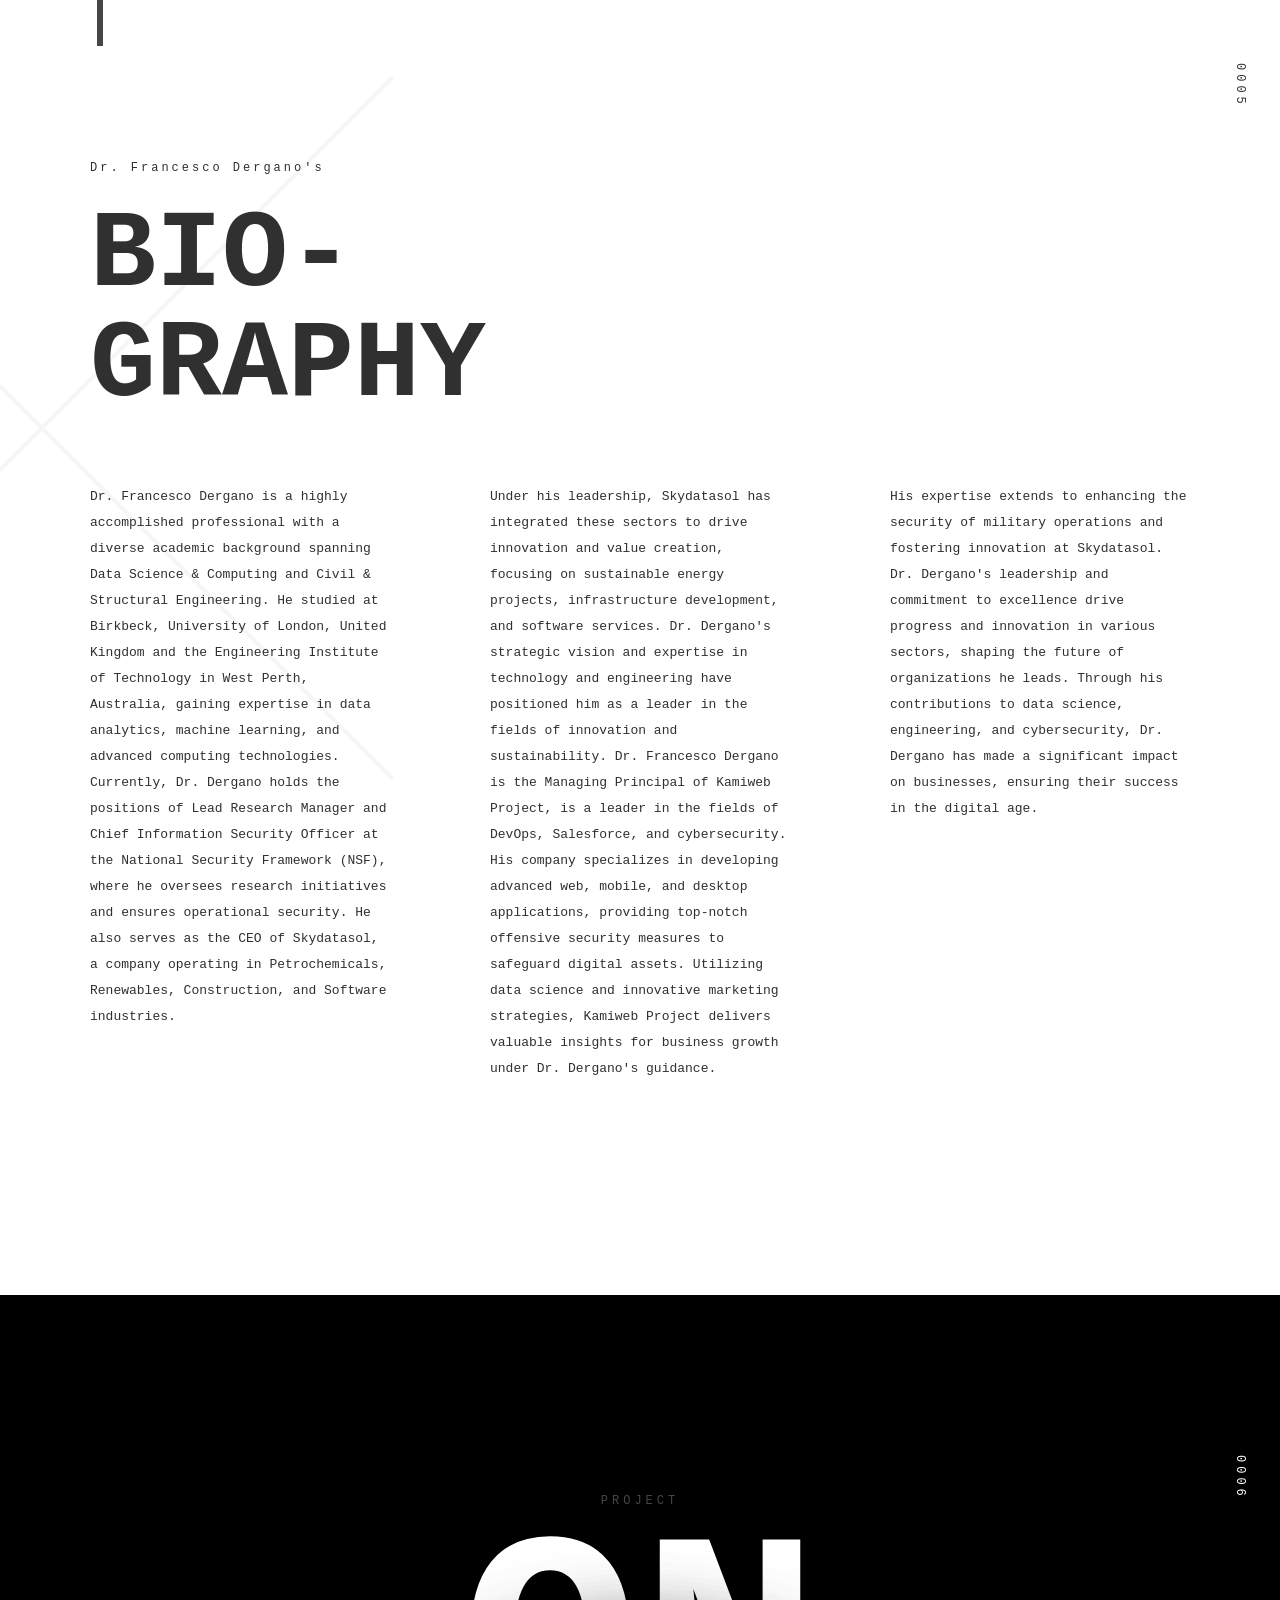
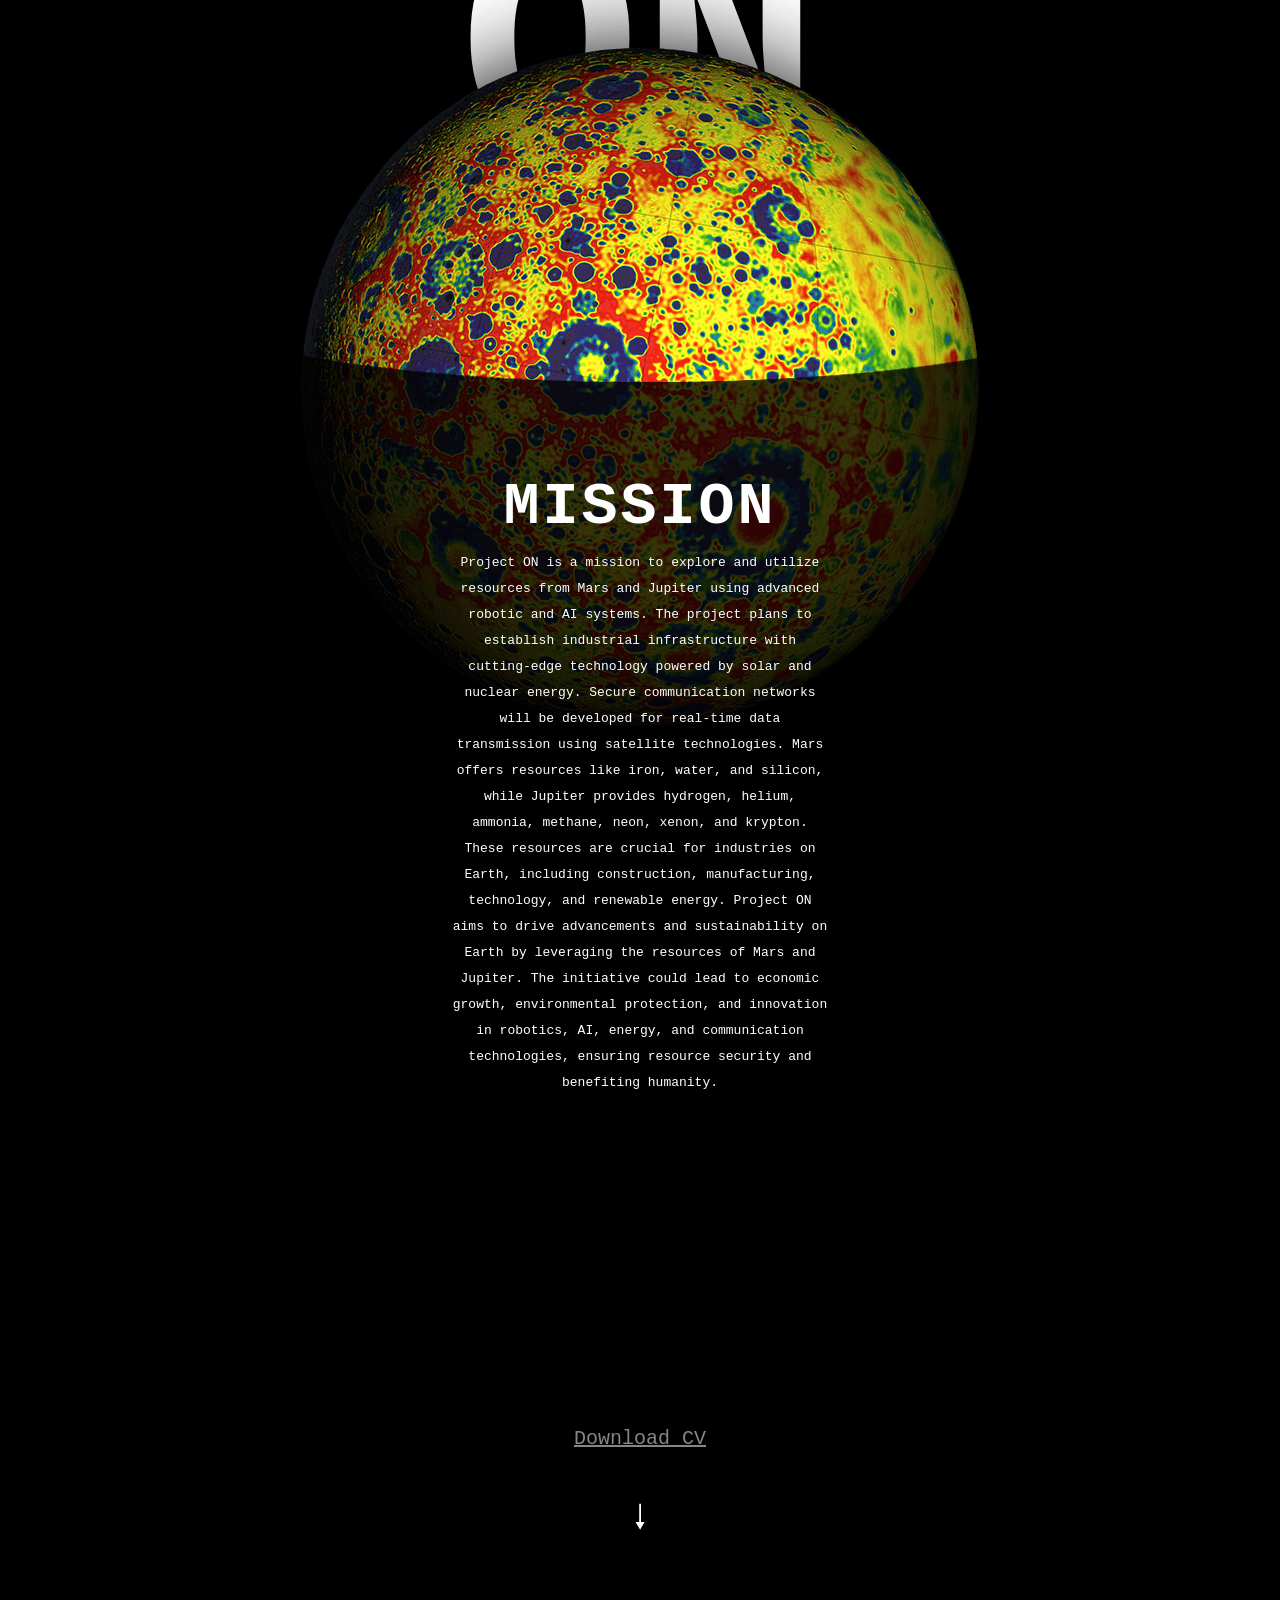
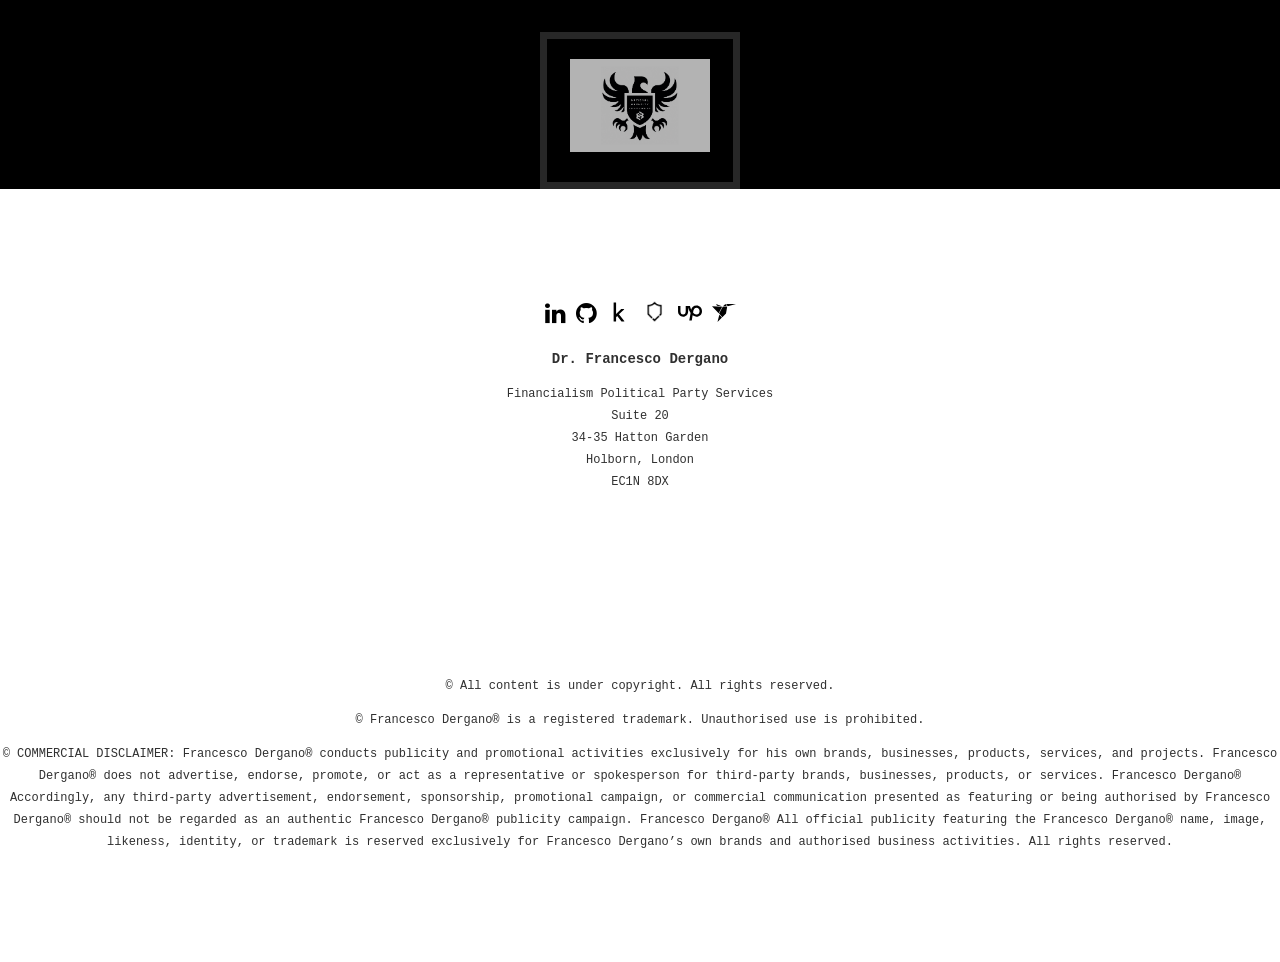
==== commit 023f85c9: "Revise description of Antarctic governance initiative Updated the description of the political initi" ====
--- a/index.html
+++ b/index.html
@@ -45,9 +45,6 @@
 
 		gtag('config', 'G-J9BT3529DE');
 	</script>
-
-	<!-- Vercel Web Analytics -->
-	<script defer src="https://cdn.vercel-insights.com/v1/script.js"></script>
 
 
 	<style>
@@ -141,11 +138,7 @@
 			<div class="container">
 
 				<h2 style="z-index: 99999999 !important; position: inherit; text-align: center;">Political Instance</h2>
-				<p style="z-index: 99999999 !important; position: inherit; text-align: center;">The National Security
-					Framework (NSF) is creating a provisional government in Antarctica. This government will establish laws and infrastructure for governance and public
-					services. Along with the government, public defense systems will be implemented to protect the
-					regions from threats and ensure safety for inhabitants and assets. This initiative aims to
-					facilitate sustainable human activities in the polar regions and ensure well-governed territories.
+				<p style="z-index: 99999999 !important; position: inherit; text-align: center;">Financialism proposes the peaceful nationalization and public development of Antarctica through a state-led engineering programme, with Polar Pound LLP managing long-term investment, infrastructure finance, and international currency reserves. The Polar Pound would serve as the programme’s accounting currency, while international currencies would be used for overseas procurement and investment settlement. A State Engineering Programme would then coordinate the planning, construction, maintenance, and public ownership of Antarctic infrastructure under centralized financial and engineering oversight.
 				</p>
 
 				<div class="alwayson">
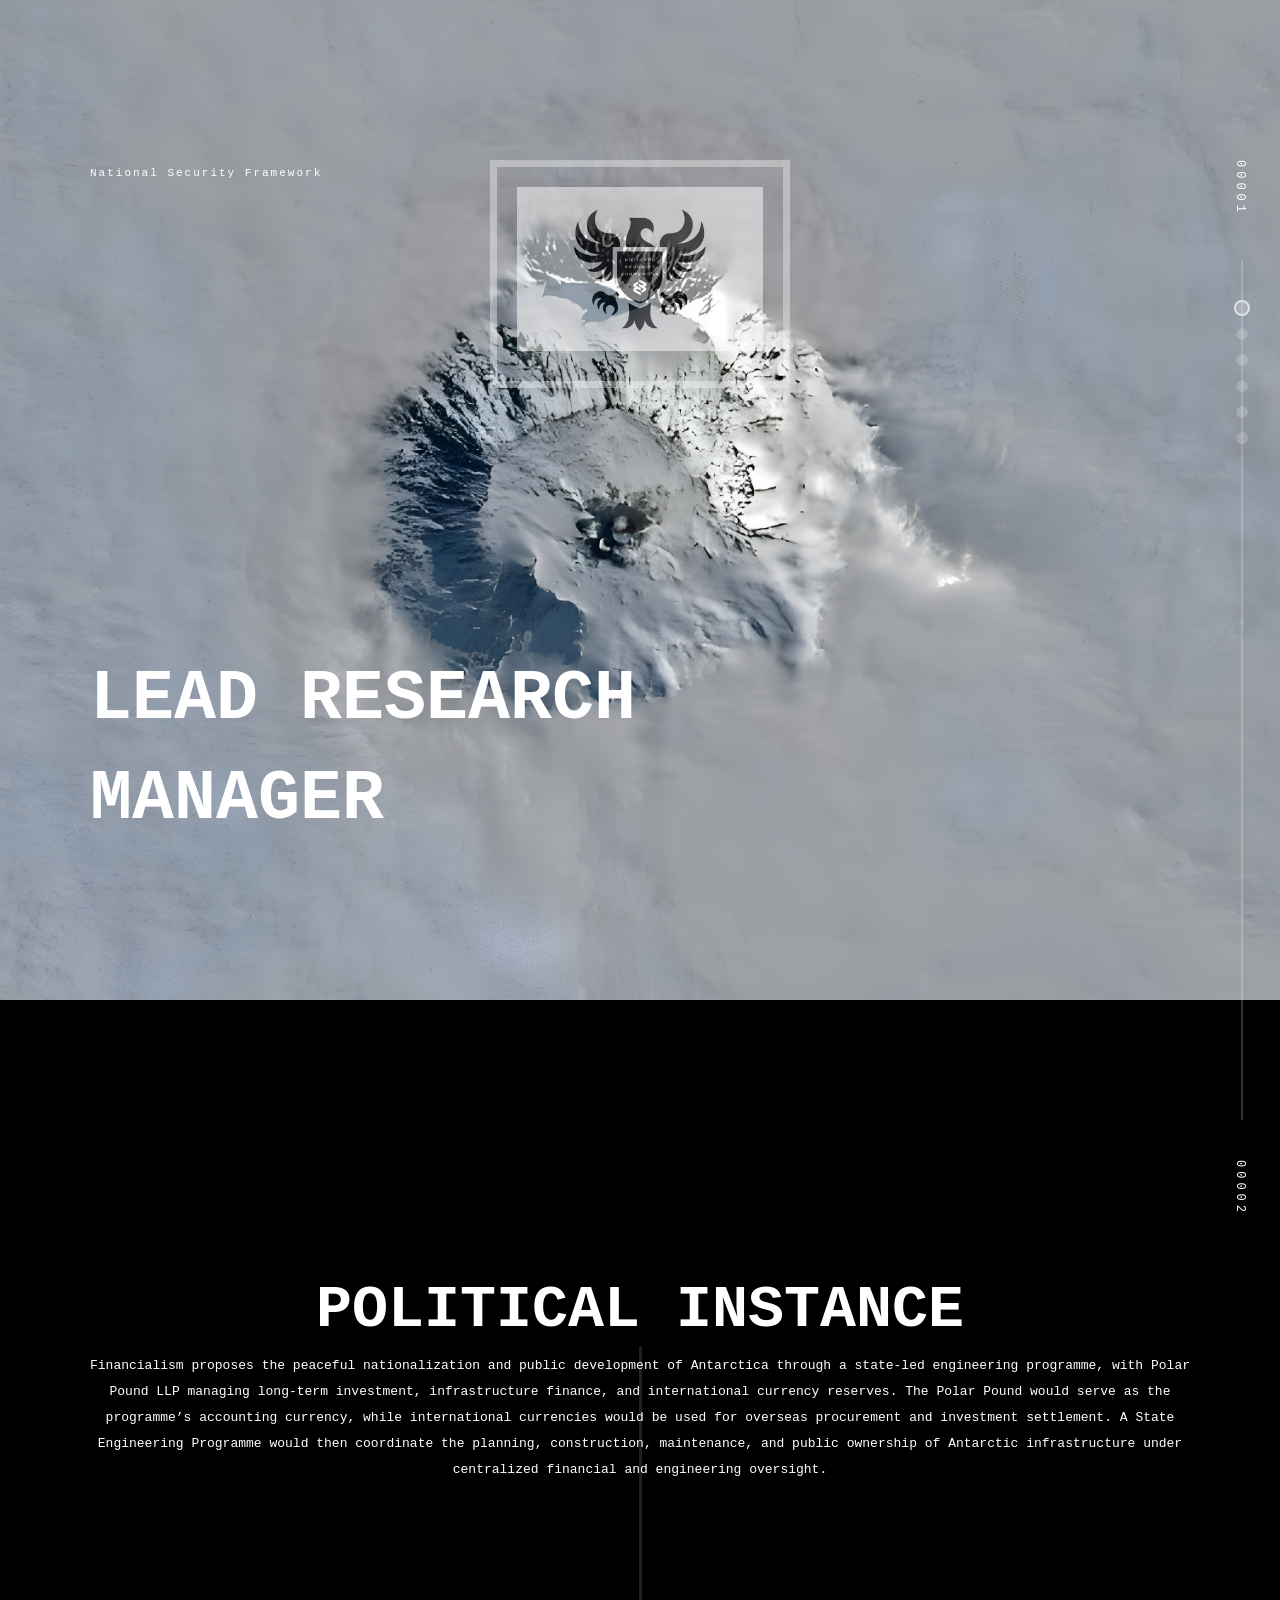
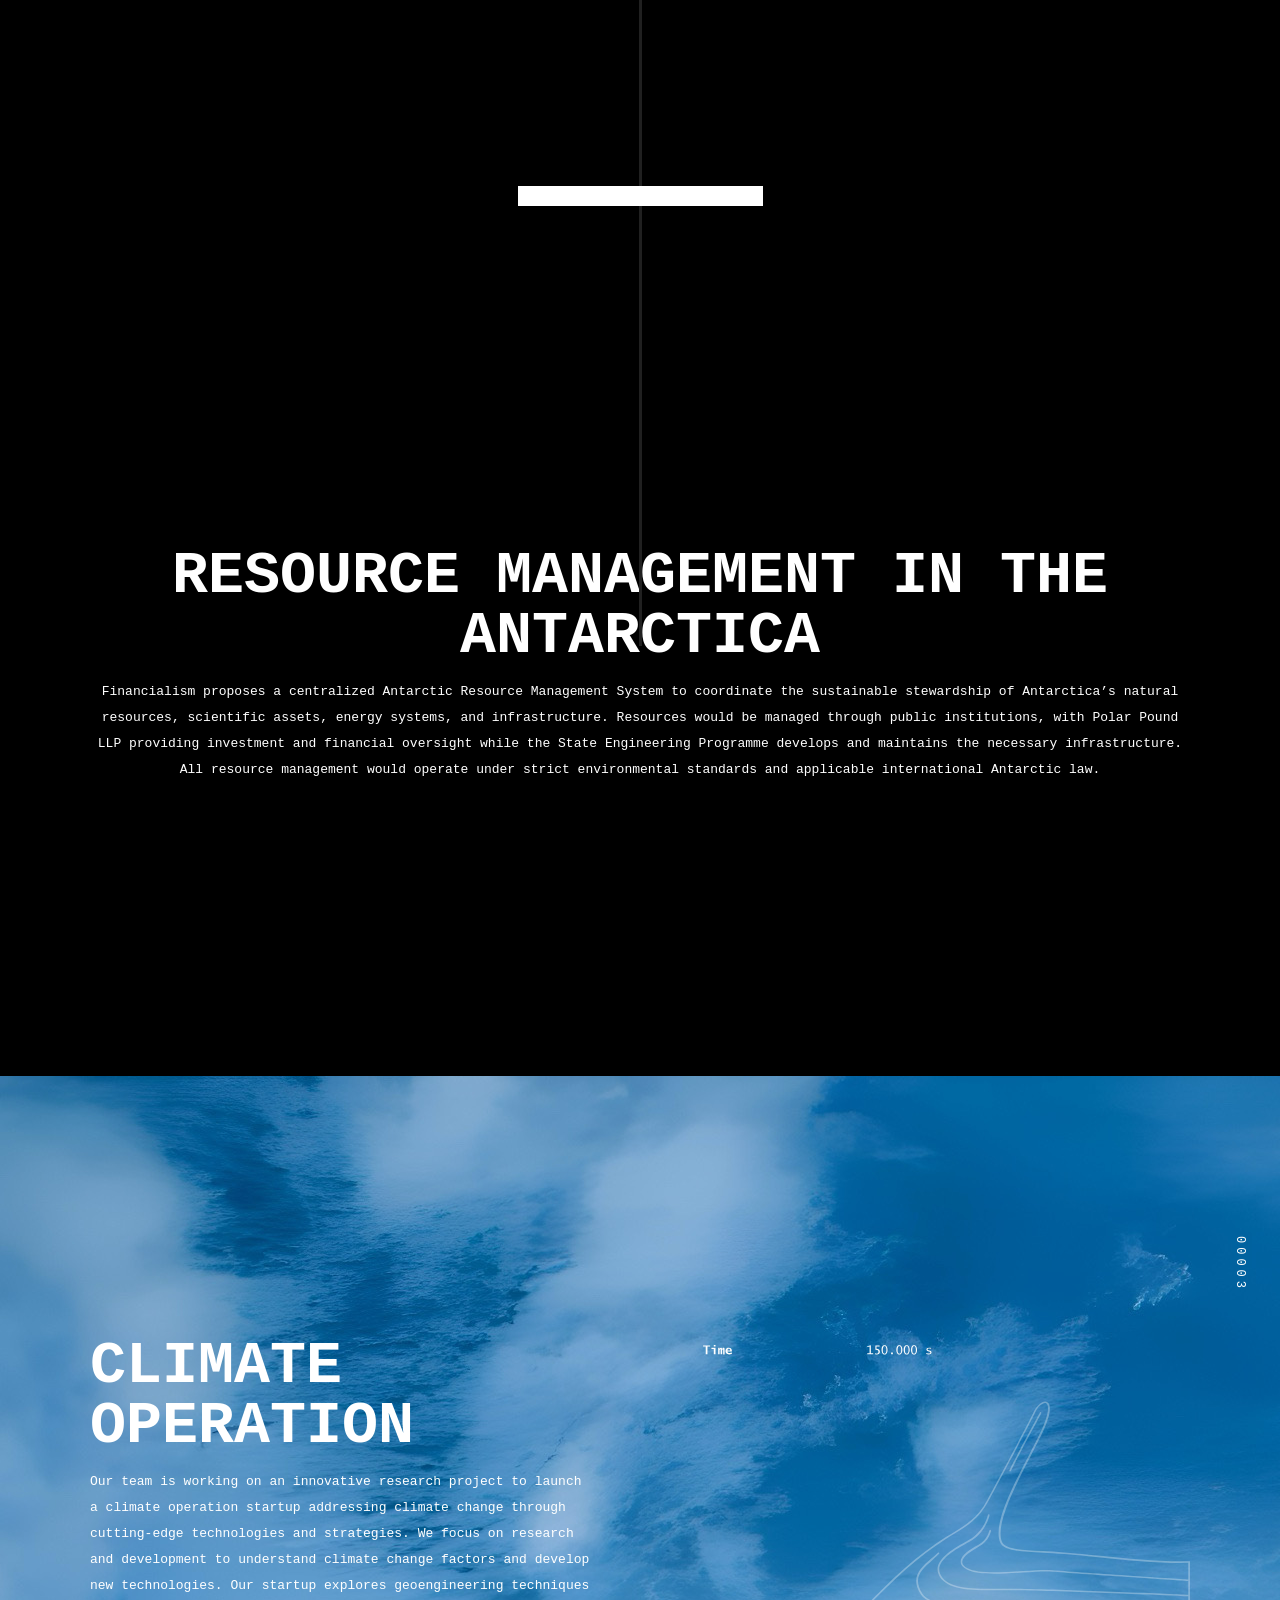
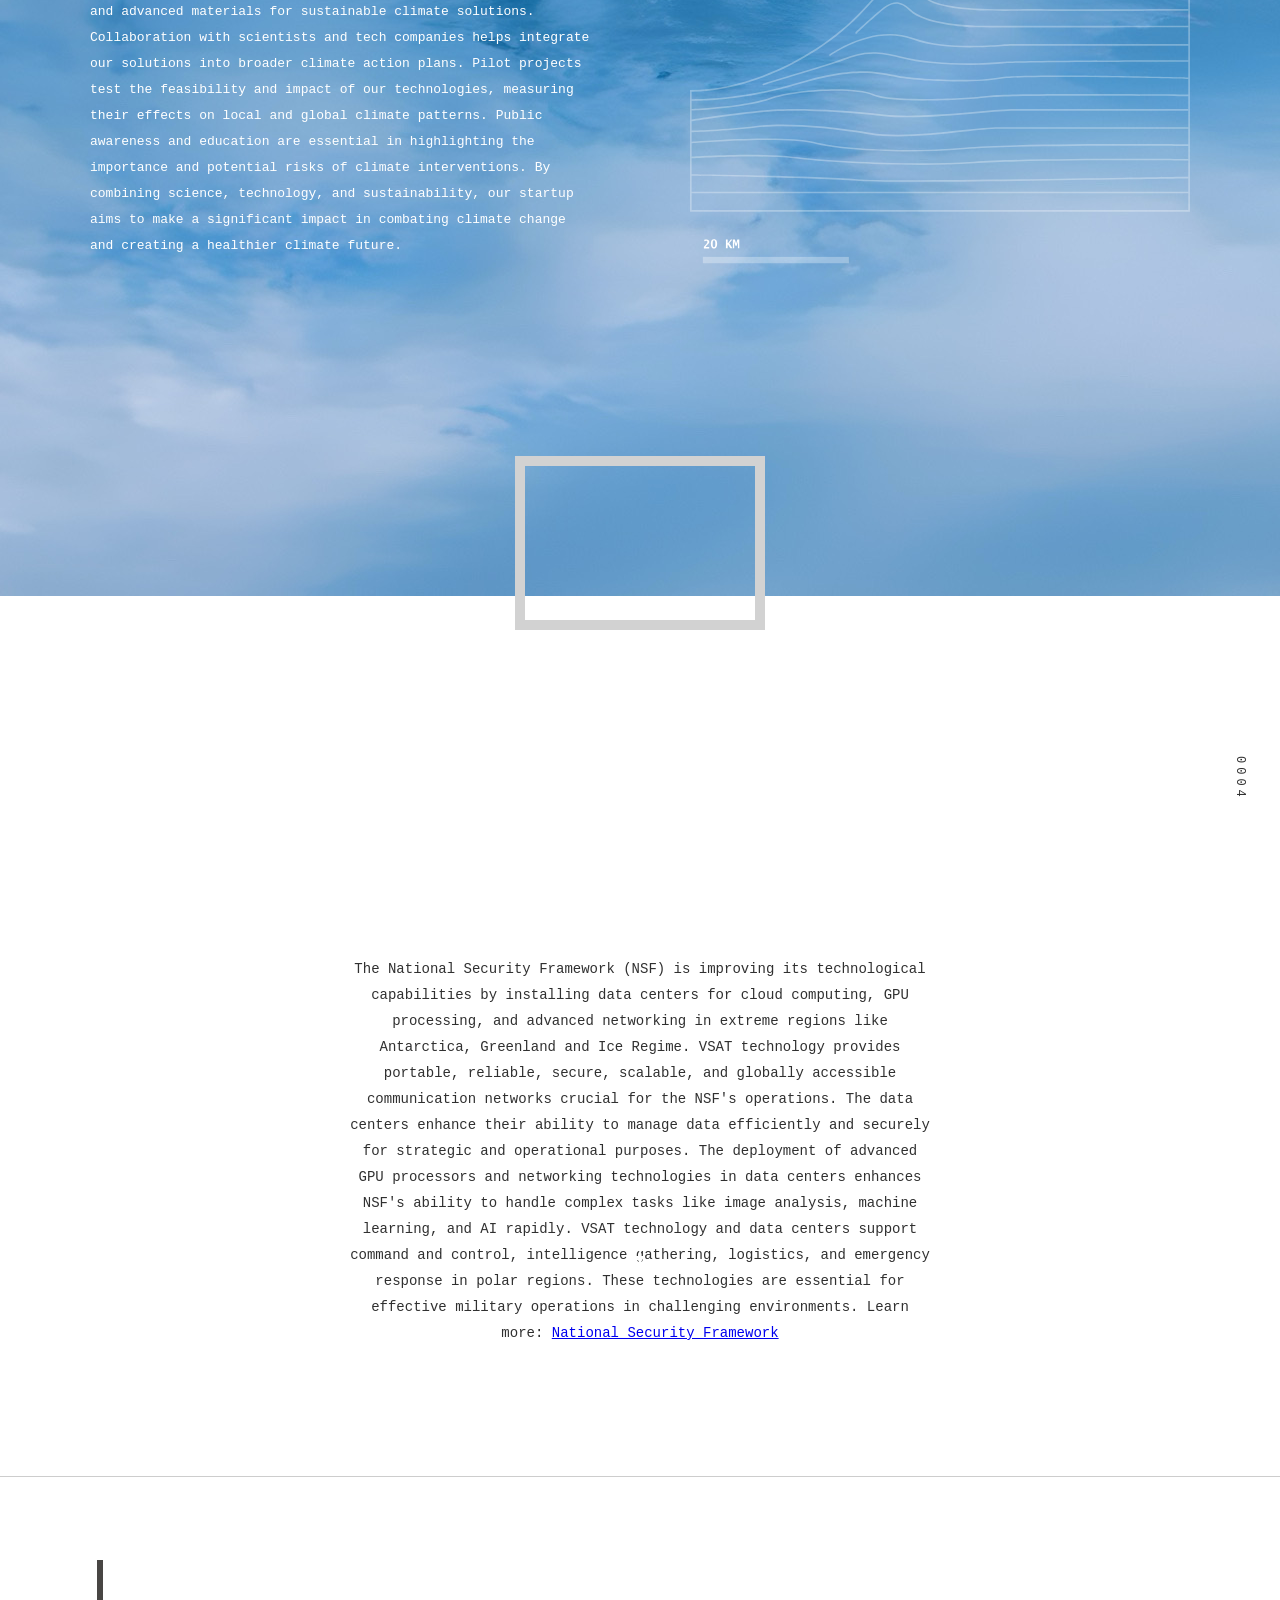
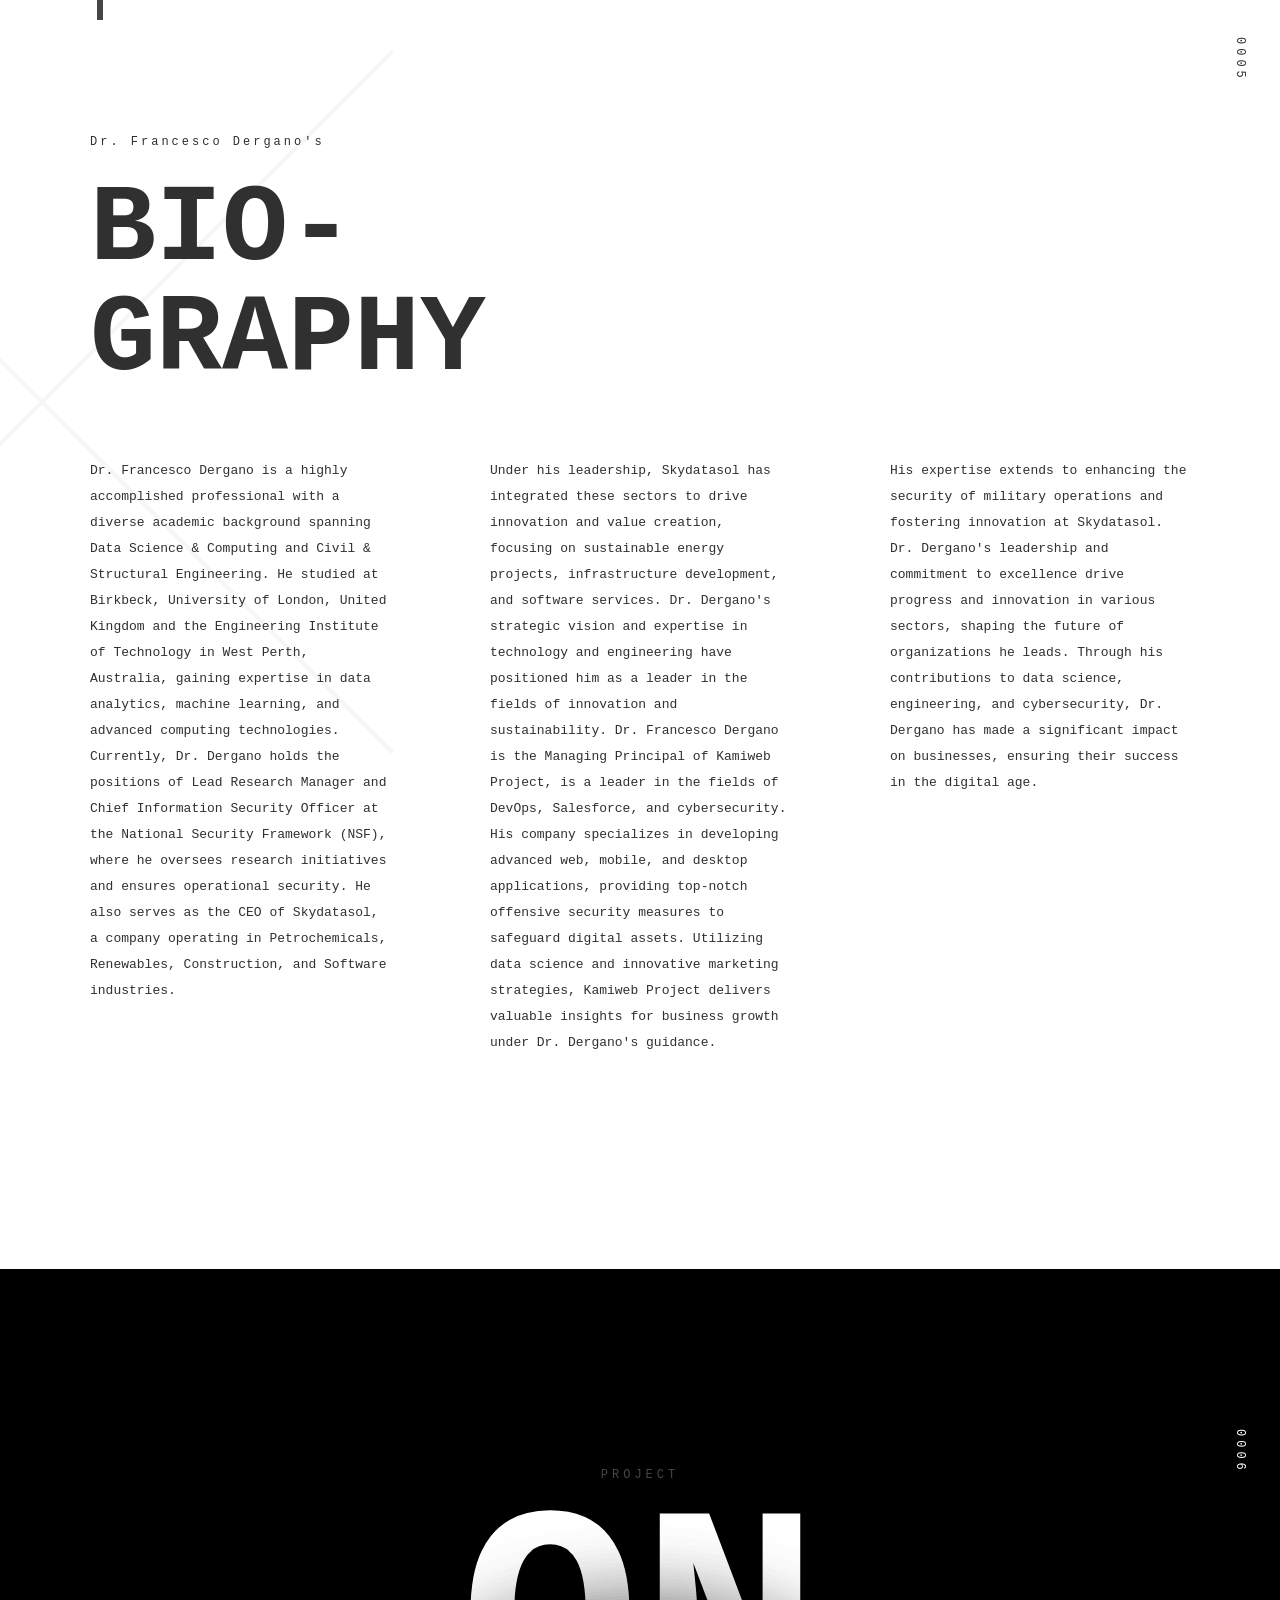
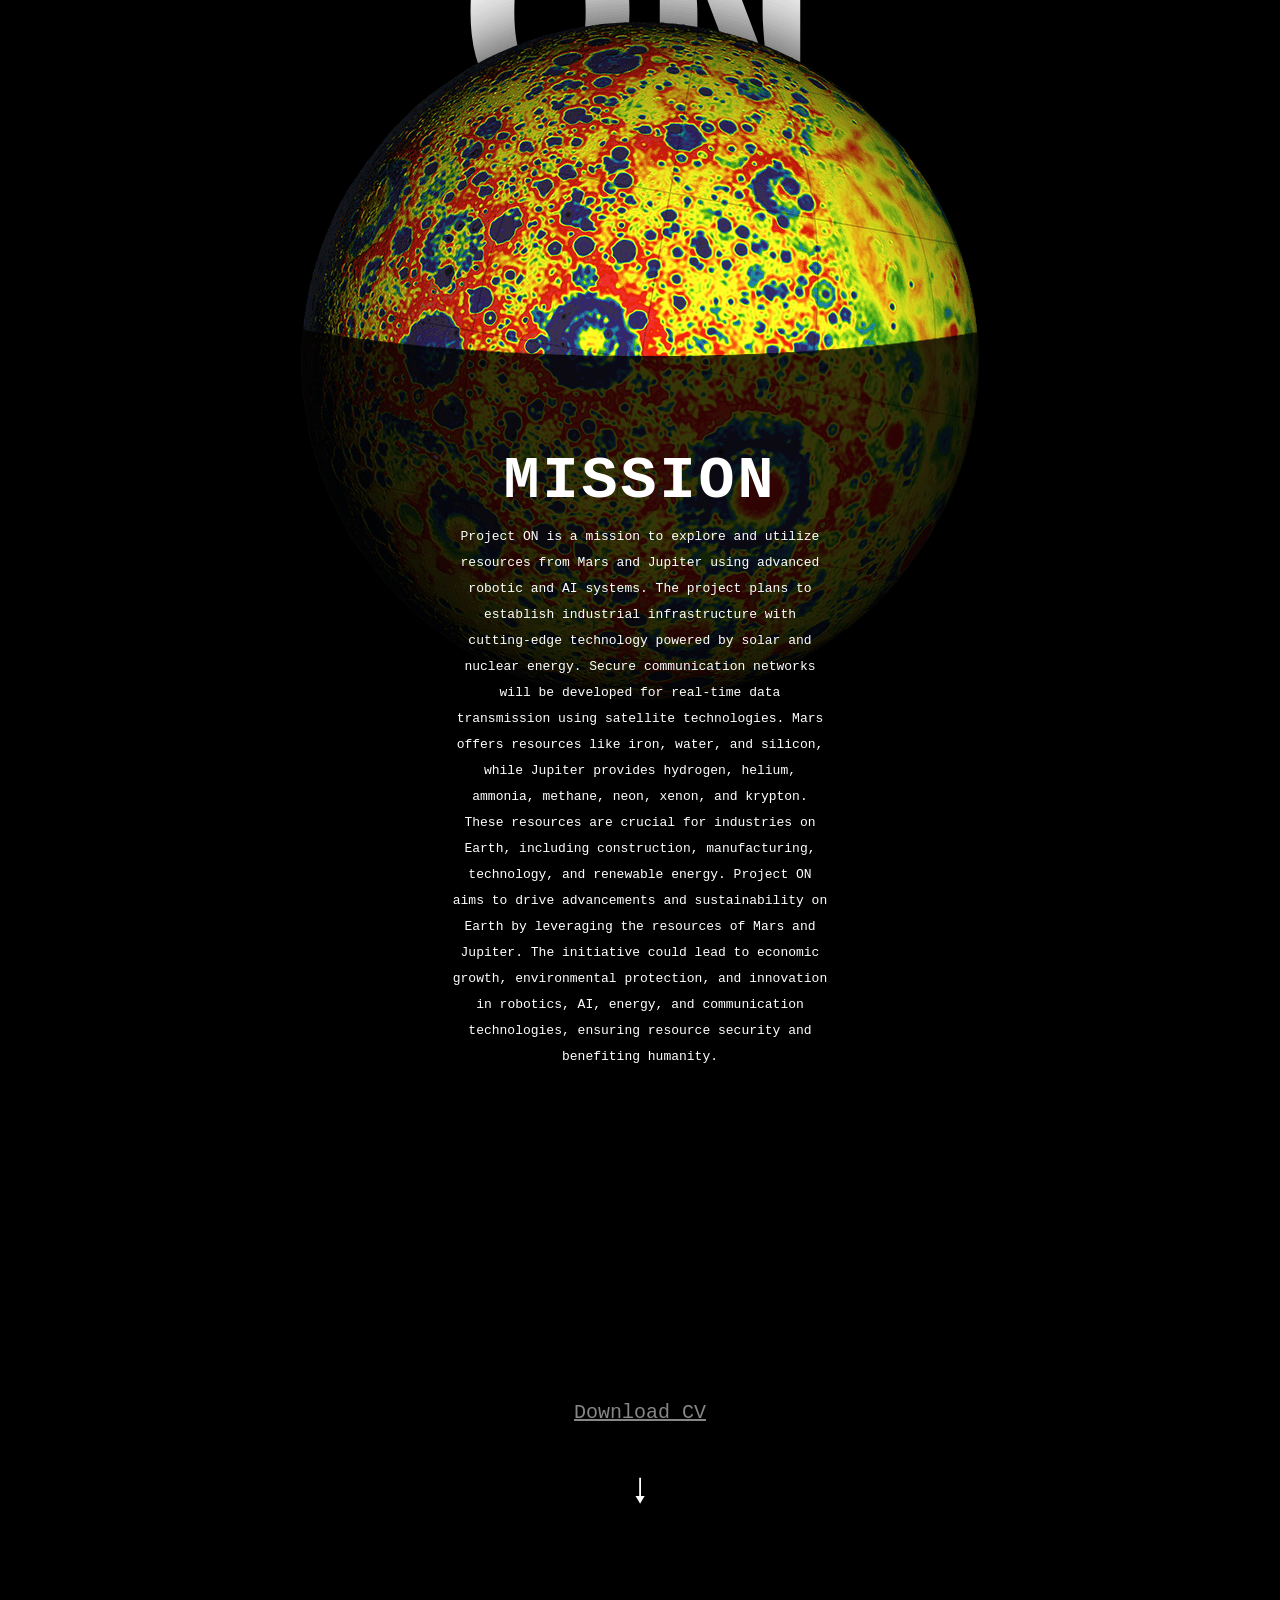
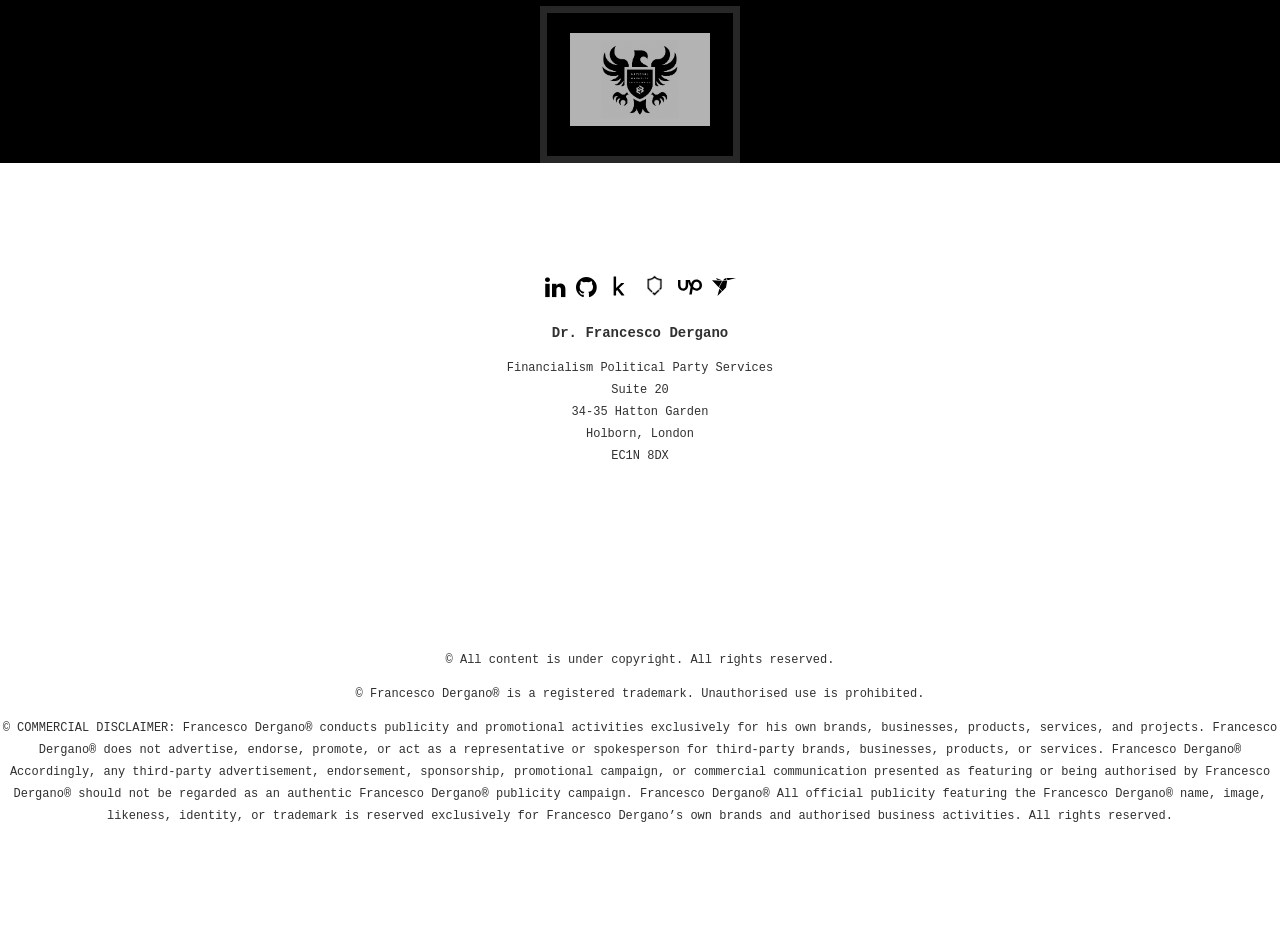
==== commit 8287ceee: "Update index.html" ====
--- a/index.html
+++ b/index.html
@@ -155,13 +155,7 @@
 
 				</h2>
 				<p style="z-index: 99999999 !important; position: inherit; text-align: center;">
-					Resource management in the Antarctica involves sustainable use of natural resources in extreme
-					conditions with ecological sensitivity. Balancing resource exploitation with environmental
-					preservation and indigenous rights is crucial. Geopolitical tensions arise from territorial claims,
-					leading to conflicts over resource ownership. Indigenous communities have rights that must be
-					respected, including land claims and cultural practices. Strategies for effective resource
-					management include sustainable practices, environmental protection, technological innovation,
-					international cooperation, and engagement with indigenous communities.
+					Financialism proposes a centralized Antarctic Resource Management System to coordinate the sustainable stewardship of Antarctica’s natural resources, scientific assets, energy systems, and infrastructure. Resources would be managed through public institutions, with Polar Pound LLP providing investment and financial oversight while the State Engineering Programme develops and maintains the necessary infrastructure. All resource management would operate under strict environmental standards and applicable international Antarctic law.
 				</p>
 			</div><!-- end .container -->
 
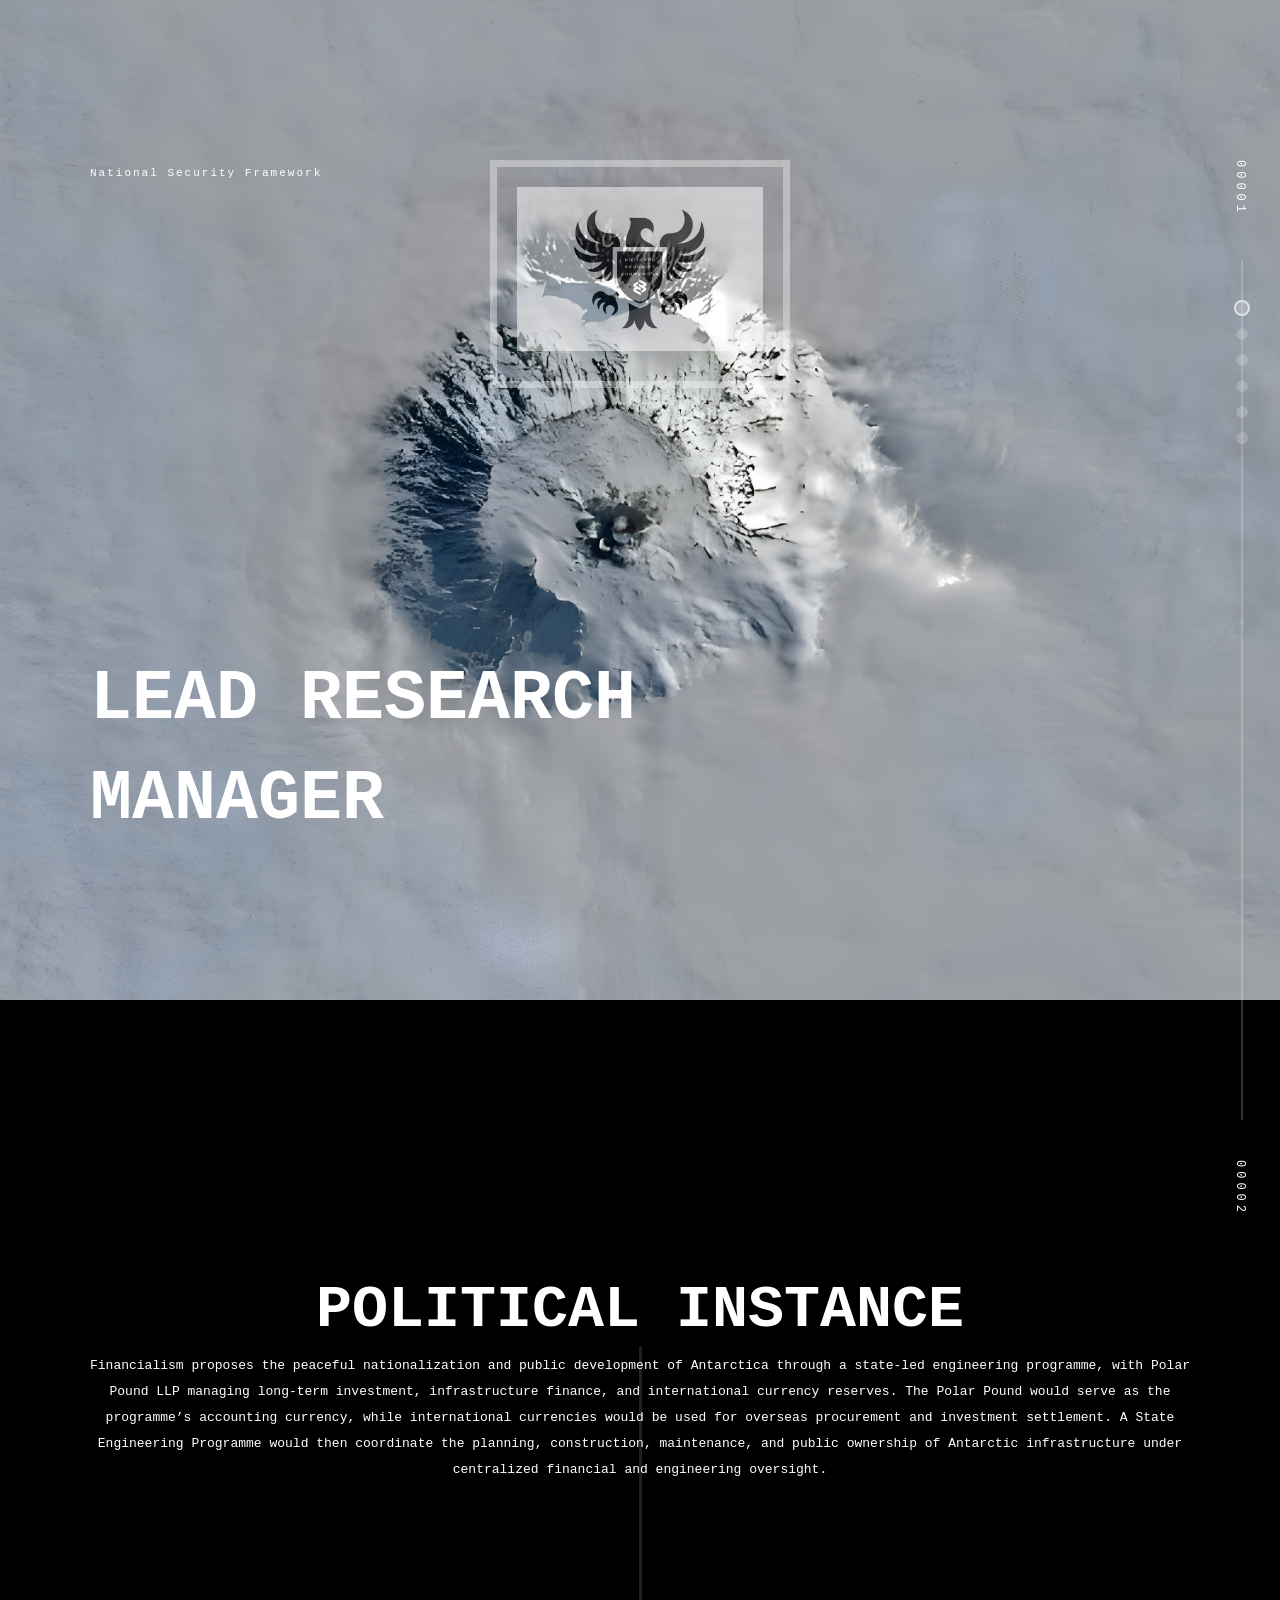
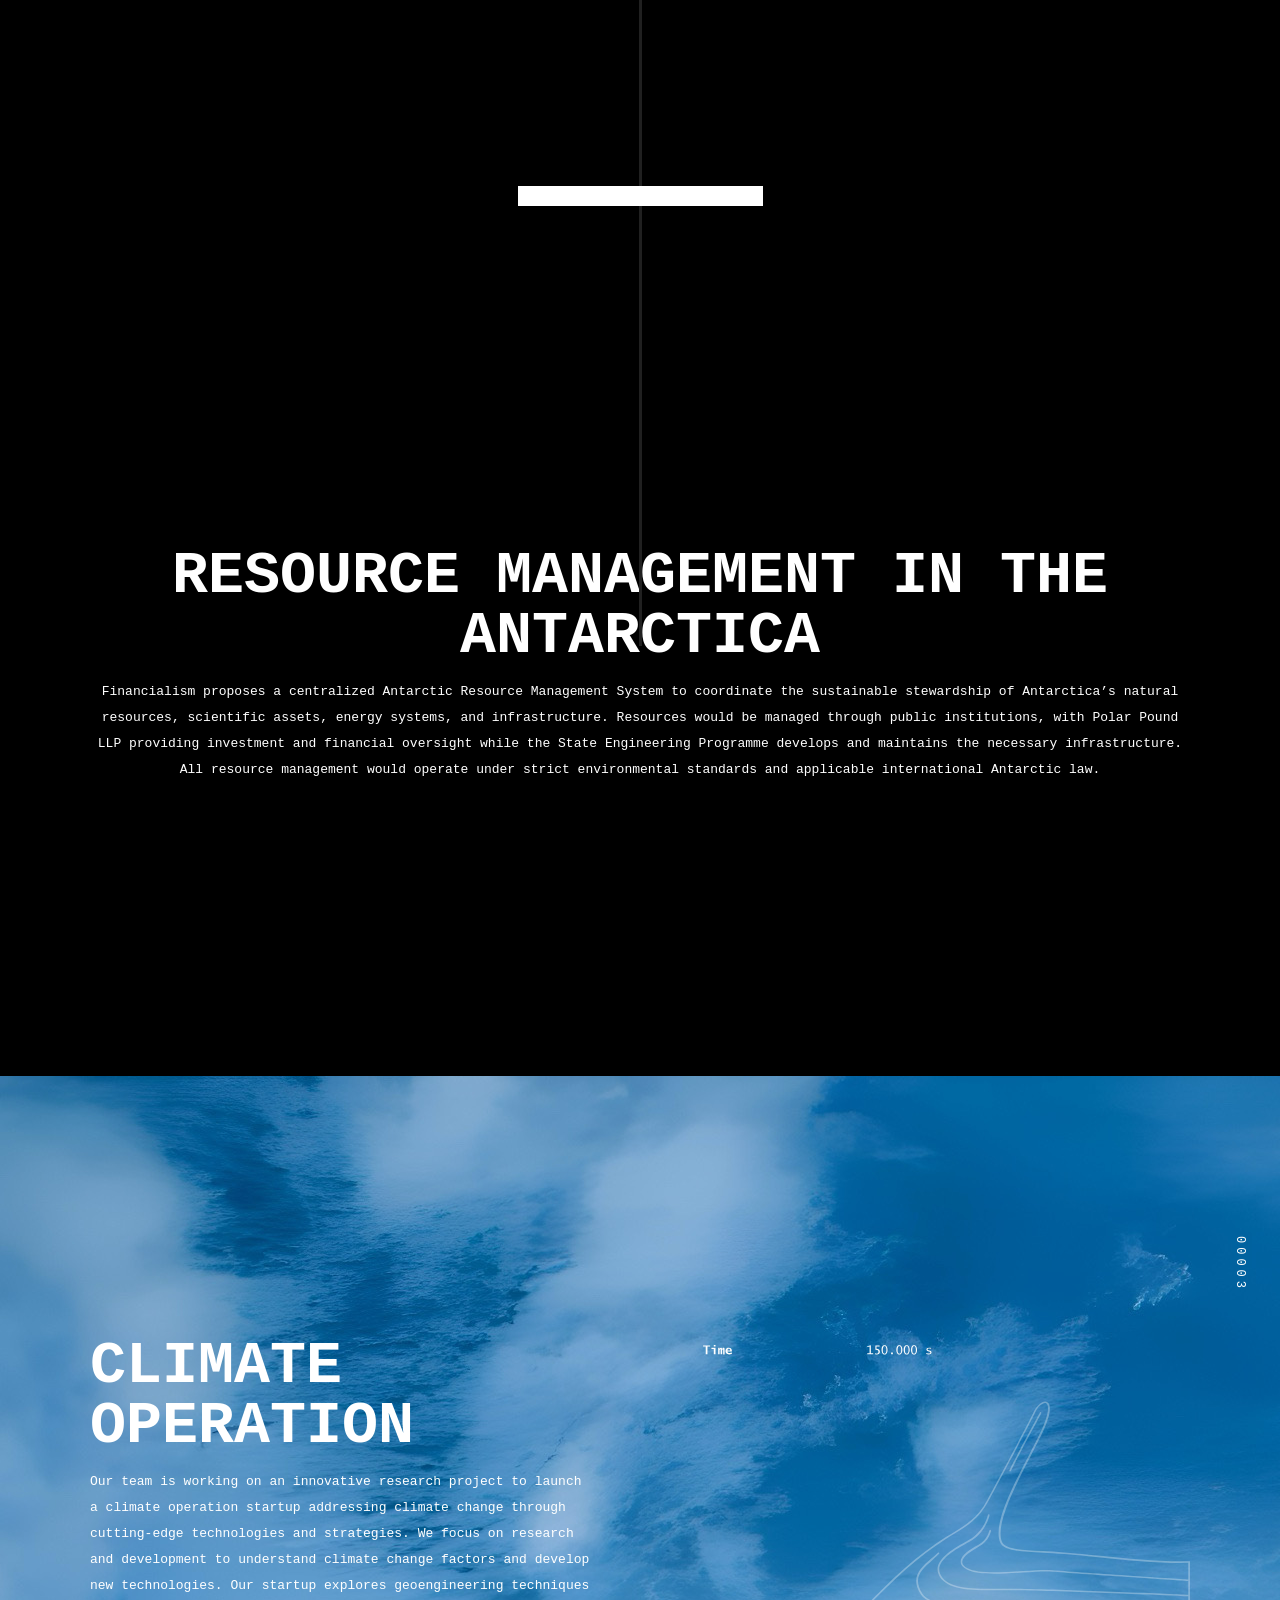
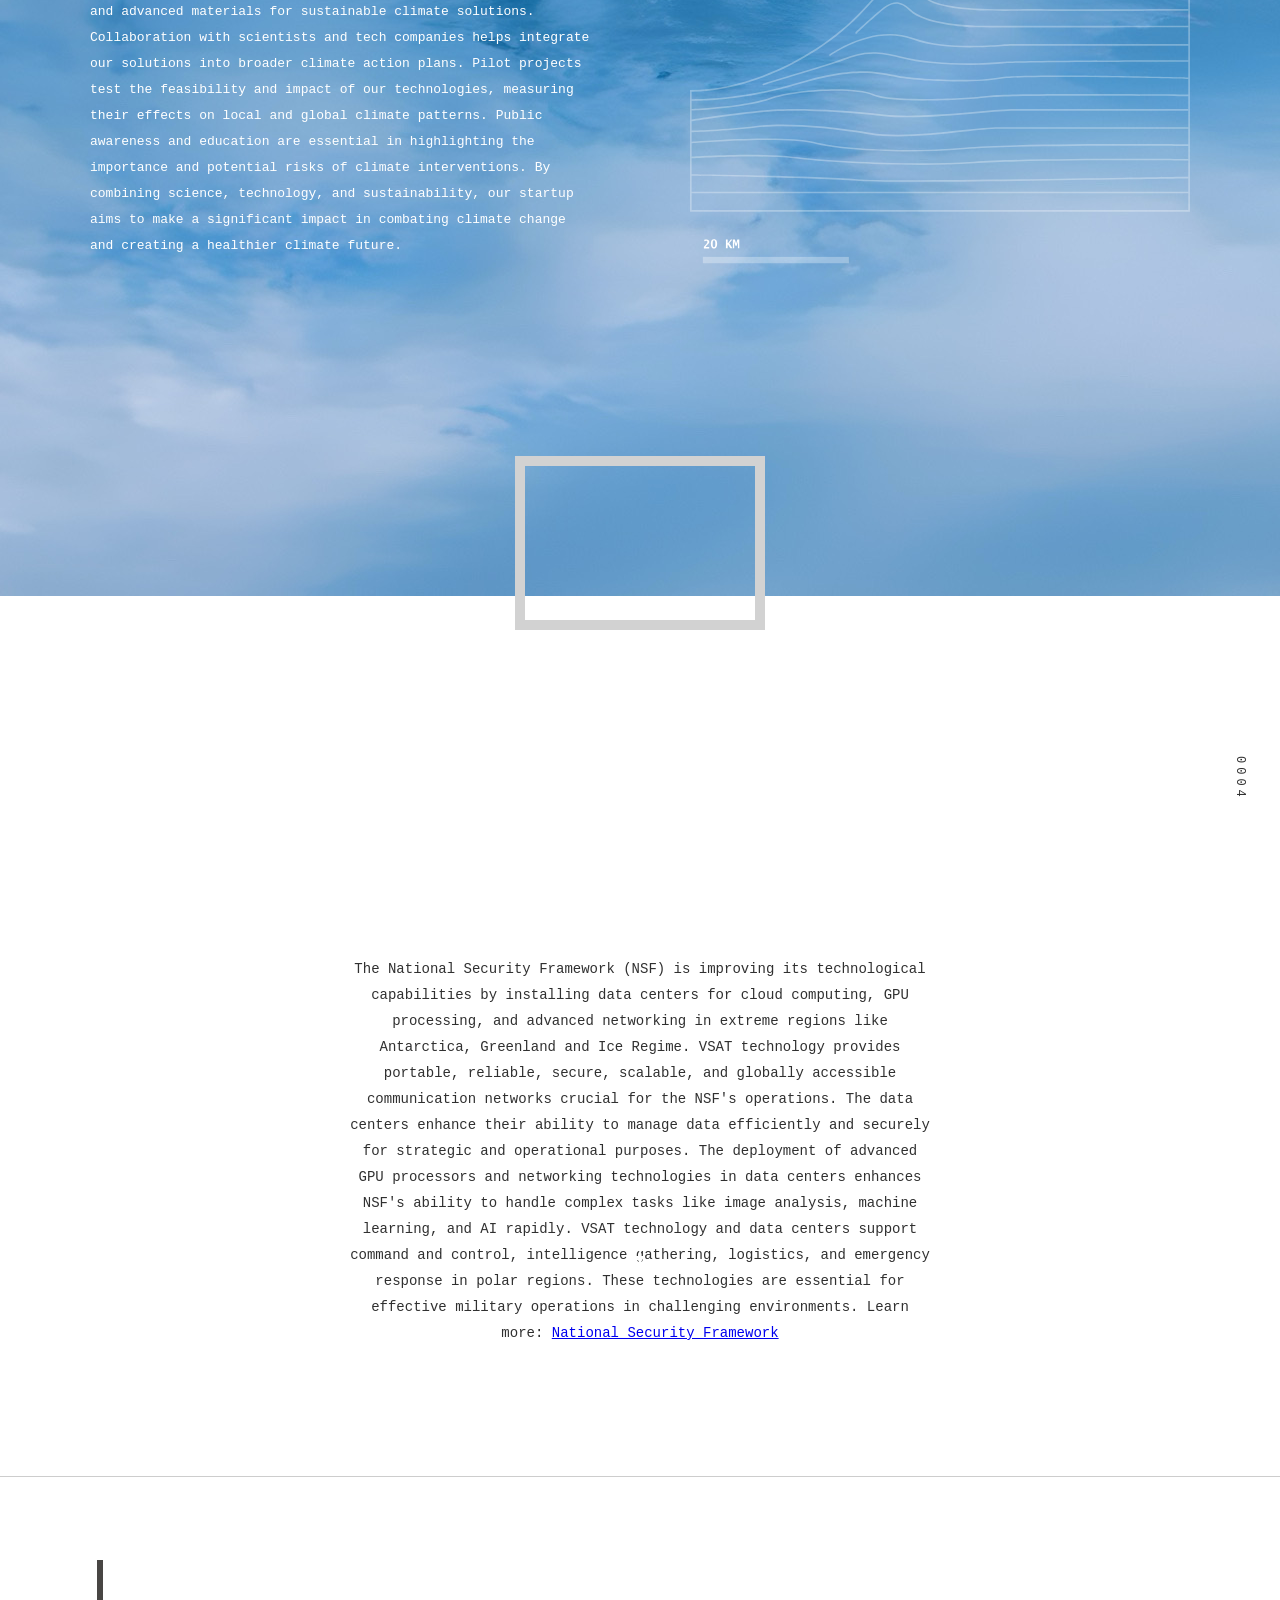
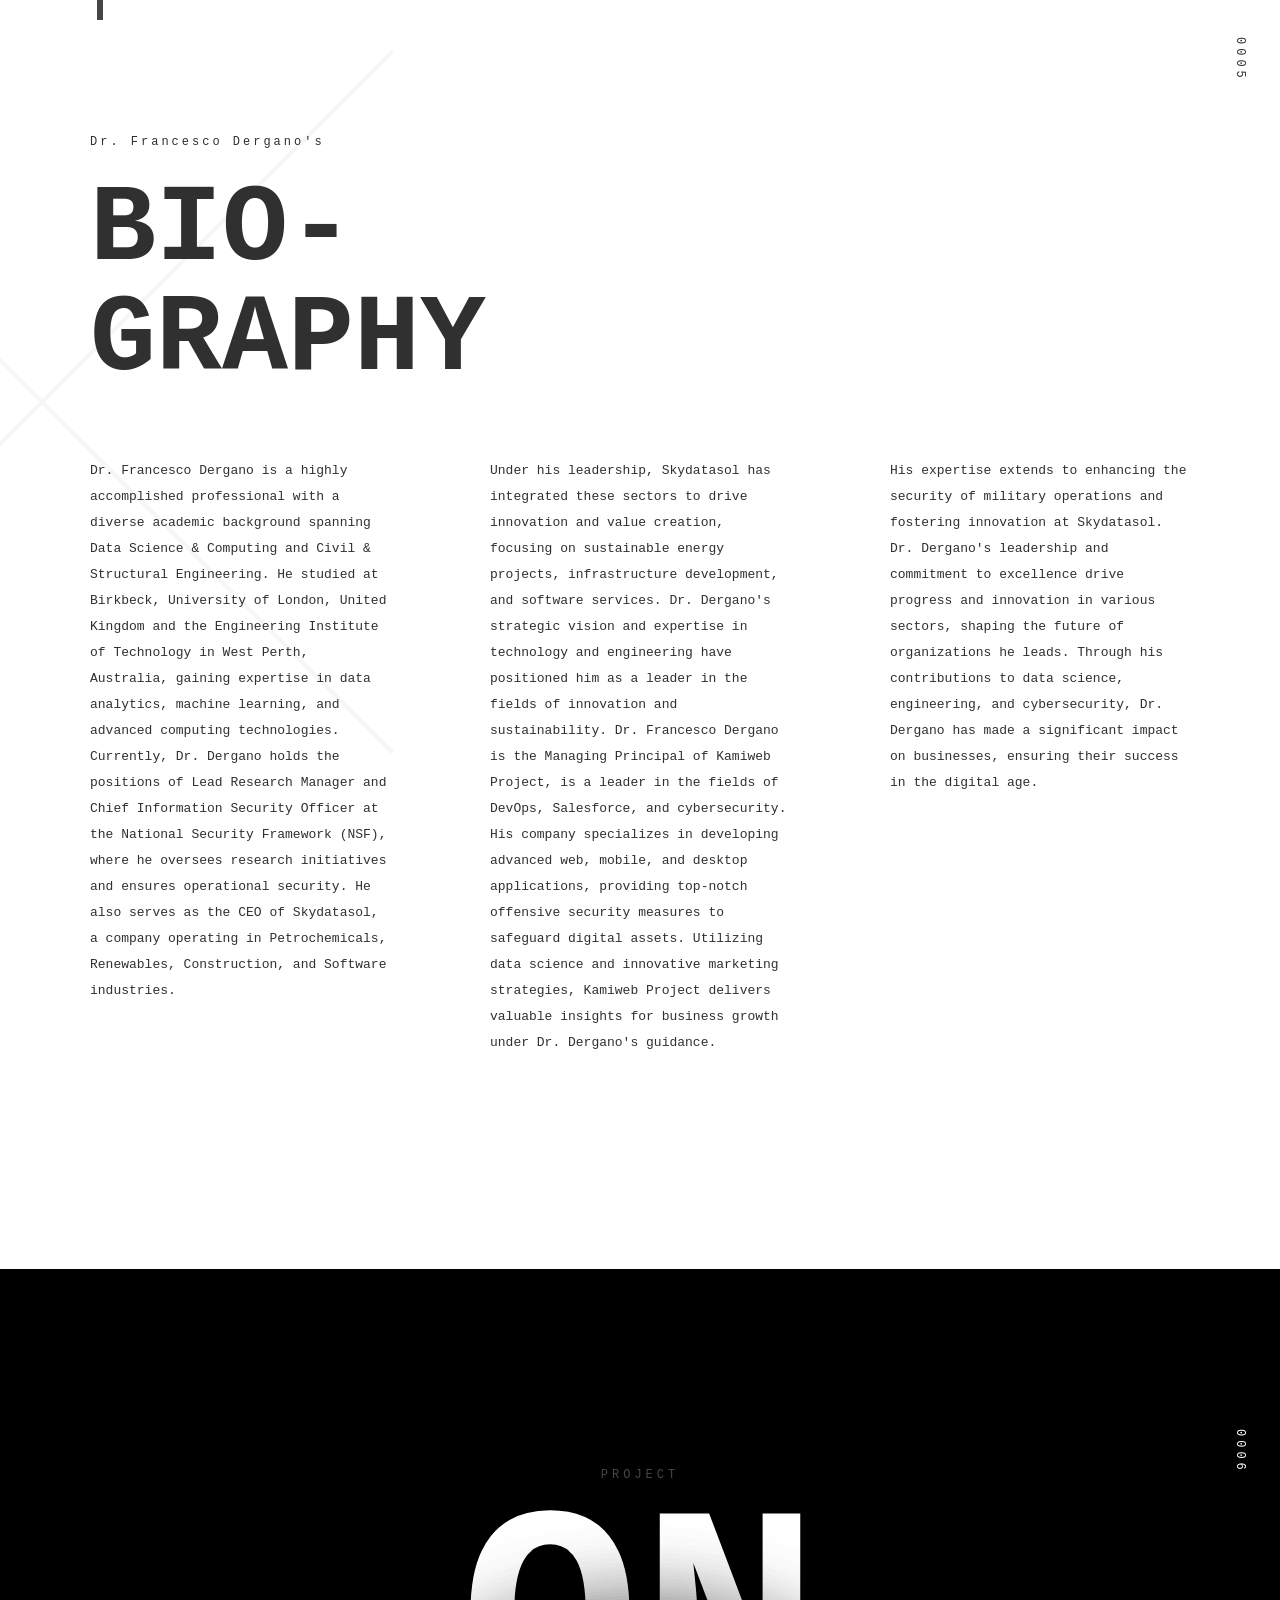
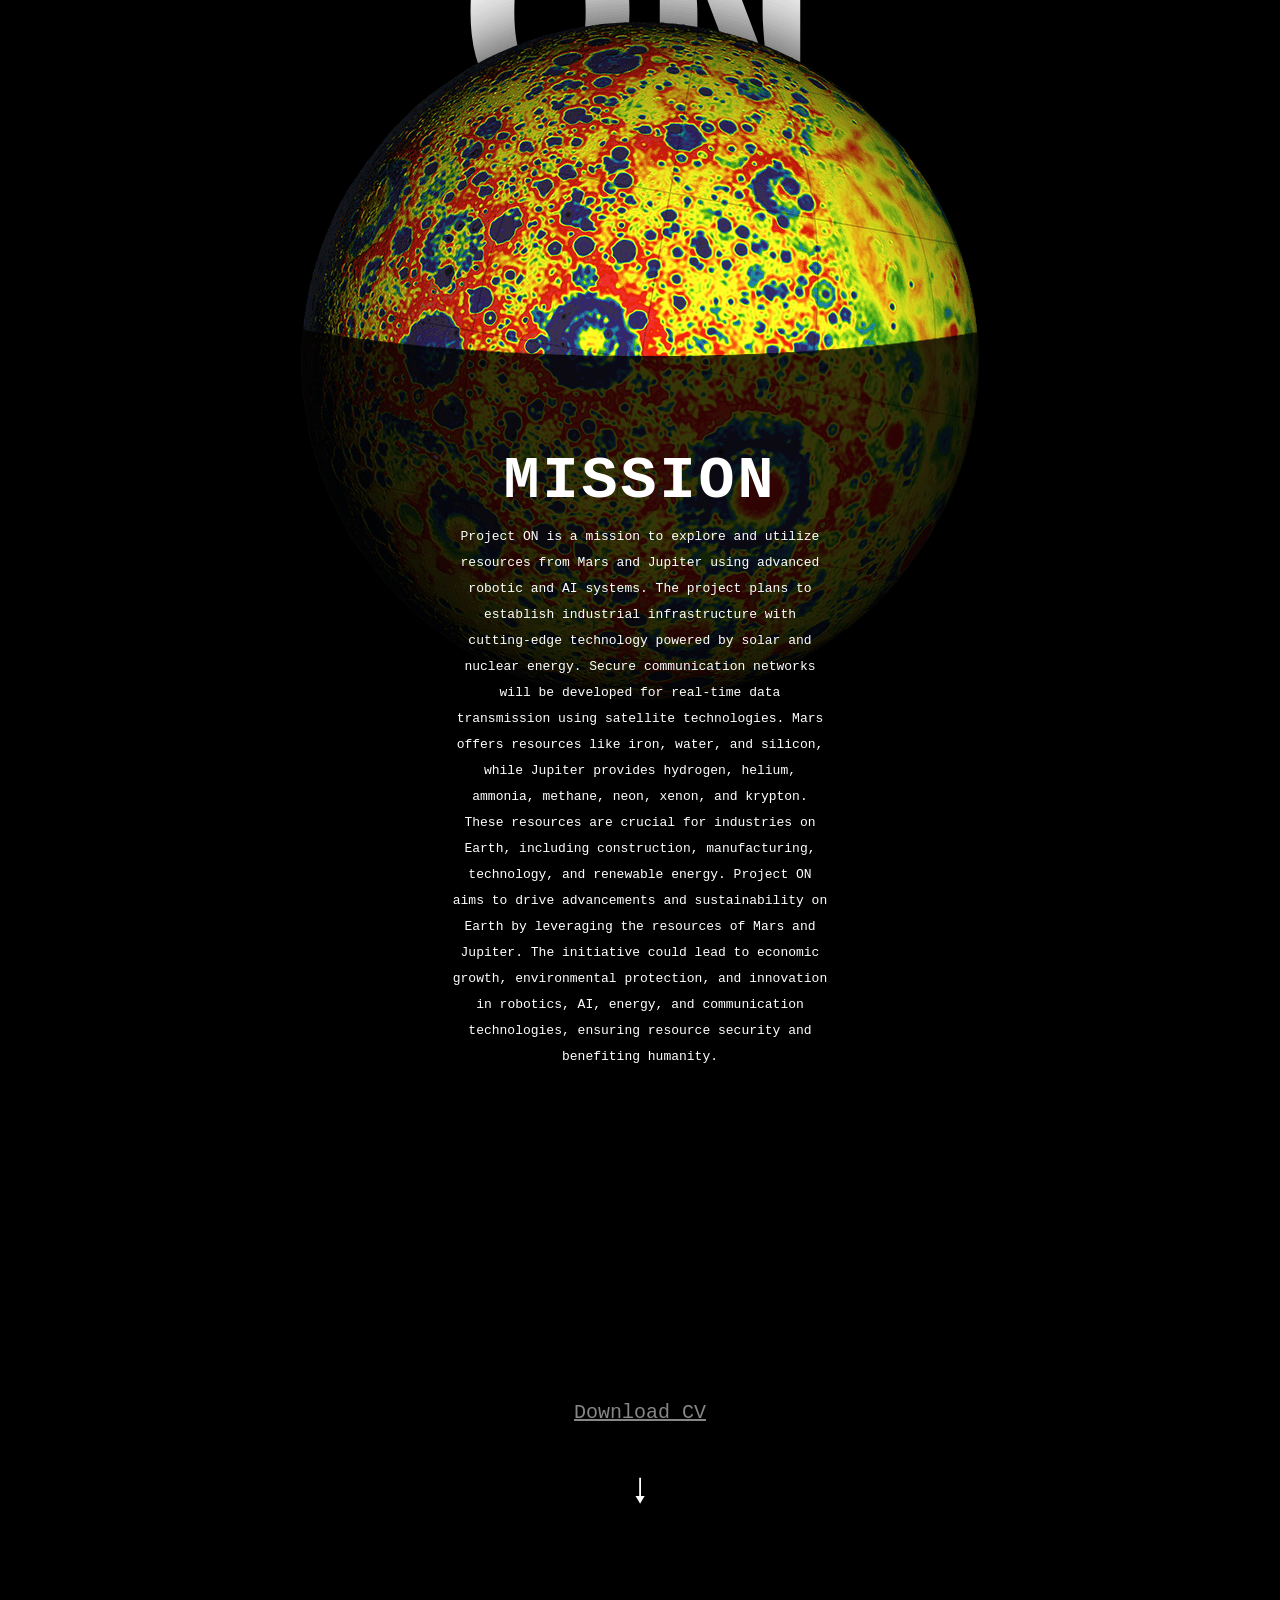
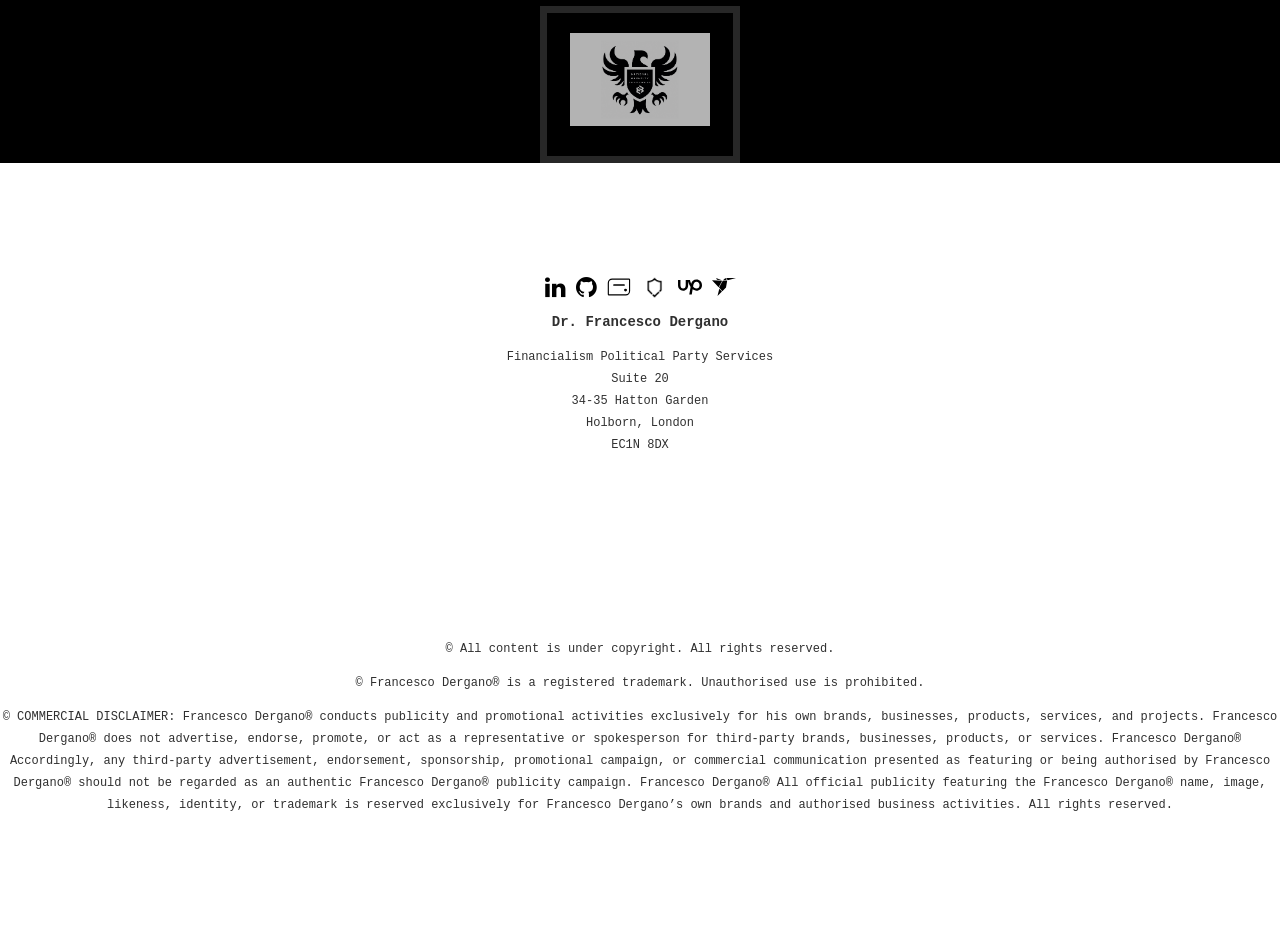
==== commit 97ba8795: "Replace Kaggle with Accredible and align footer icons" ====
--- a/index.html
+++ b/index.html
@@ -383,8 +383,8 @@
 				<li><a href="https://www.linkedin.com/in/raccomandino/" target="_blank"><i
 							class="fa fa-linkedin"></i></a></li>
 				<li><a href="https://github.com/raccomandino" target="_blank"><i class="fa fa-github"></i></a></li>
-				<li><a href="https://www.kaggle.com/francescoderganodr" target="_blank"><img
-							src="./assets/img/kaggle.svg" alt="Kaggle" class="custom-icon kaggle"></a>
+				<li><a href="https://www.credential.net/profile/raccomandino/" target="_blank"><img
+							src="./assets/img/accredible.svg" alt="Accredible" class="custom-icon accredible"></a>
 				</li>
 				<li><a href="https://www.get-licensed.co.uk/guardpass/francesco-dergano-a60qvubi" target="_blank"><img
 							src="./assets/img/guard-pass.png" alt="Guard Pass" class="custom-icon guard-pass"></a>
--- a/assets/css/main.css
+++ b/assets/css/main.css
@@ -1554,13 +1554,19 @@
 .social-icons {
     display: flex;
     justify-content: center;
+    align-items: center;
     gap: 10px;
     list-style: none;
     padding: 0;
 }
 
-.social-icons li {
-    display: inline-block;
+.social-icons li,
+.social-icons a {
+    display: flex;
+    align-items: center;
+    justify-content: center;
+    height: 24px;
+    line-height: 1;
 }
 
 .social-icons a {
@@ -1587,8 +1593,8 @@
     width: 20px !important;
 }
 
-img.custom-icon.kaggle {
-    height: 22px;
+img.custom-icon.accredible {
+    height: 20px;
     padding: 0px !important;
     margin: 0px !important;
 }
@@ -1596,7 +1602,6 @@
 img.custom-icon.guard-pass {
     height: 27px;
     width: 27px;
-    transform: translate(0px, -3px);
 }
 
 .profile video {
